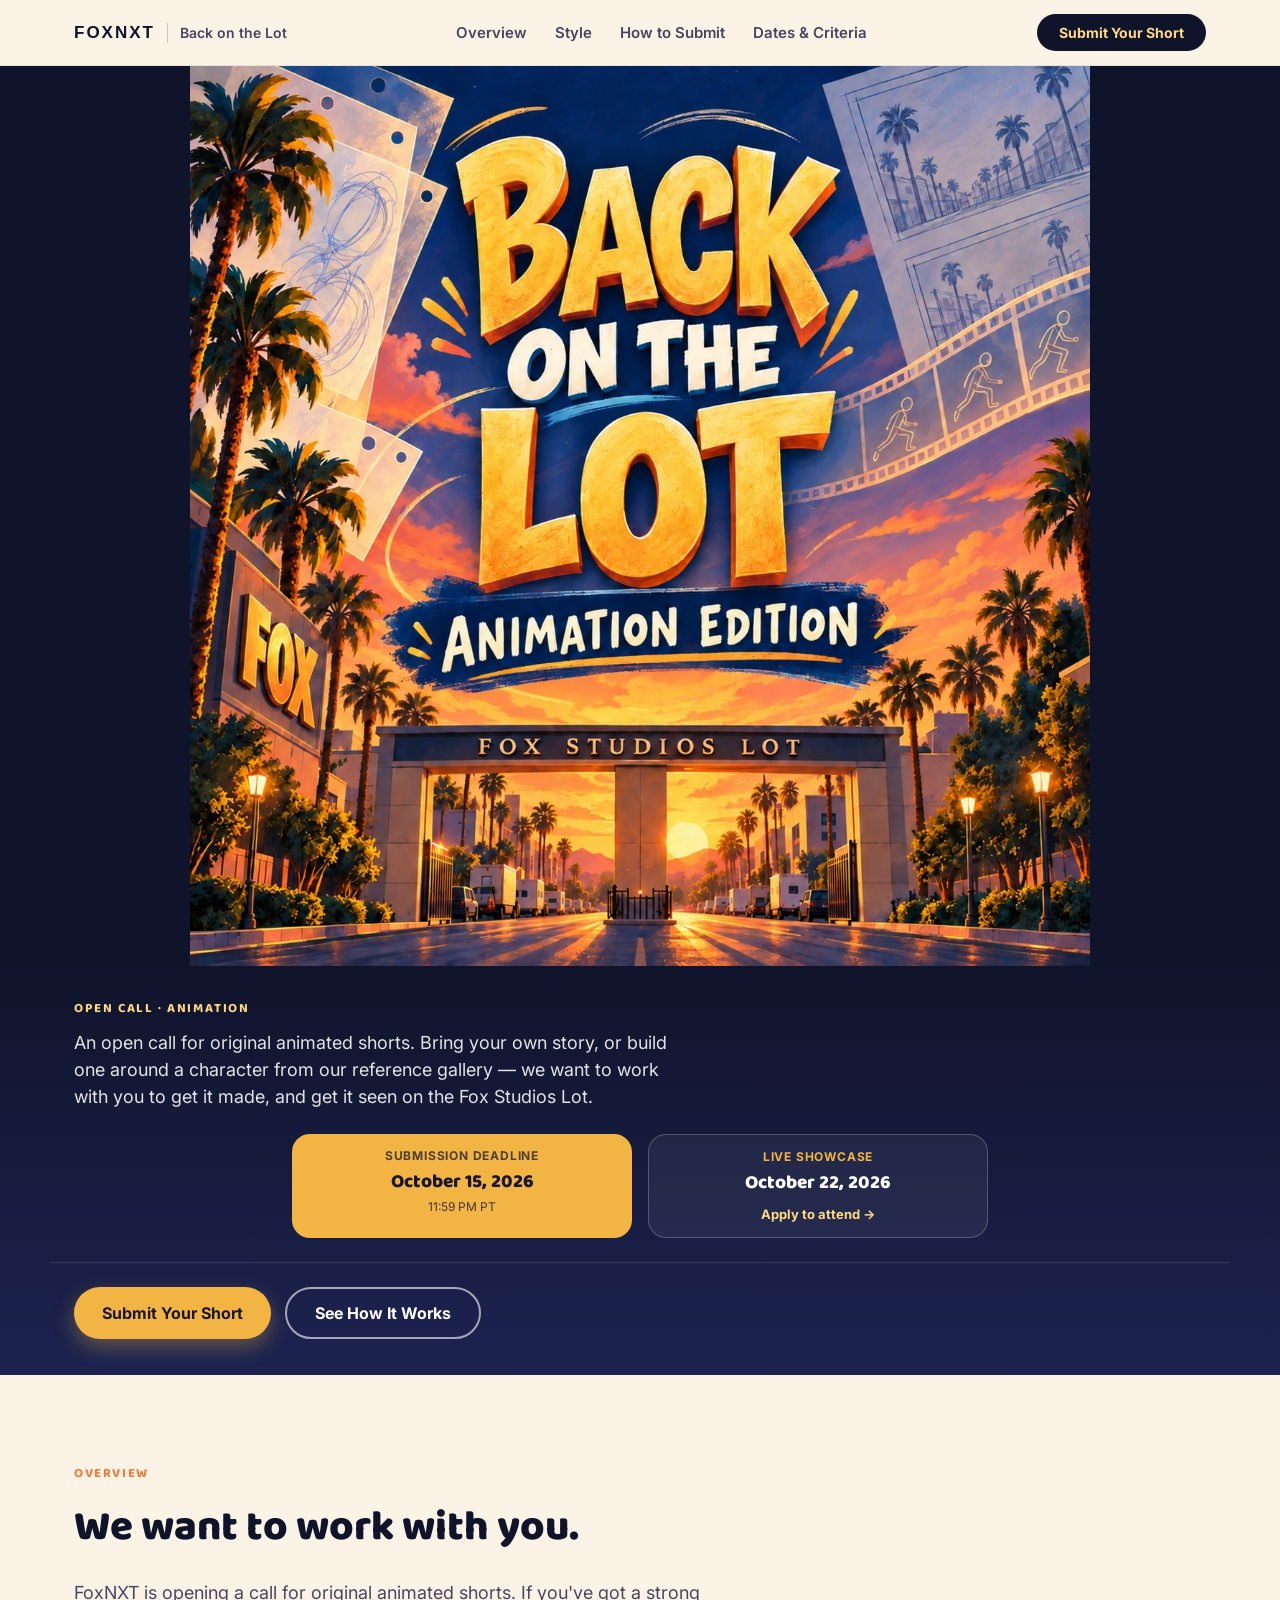
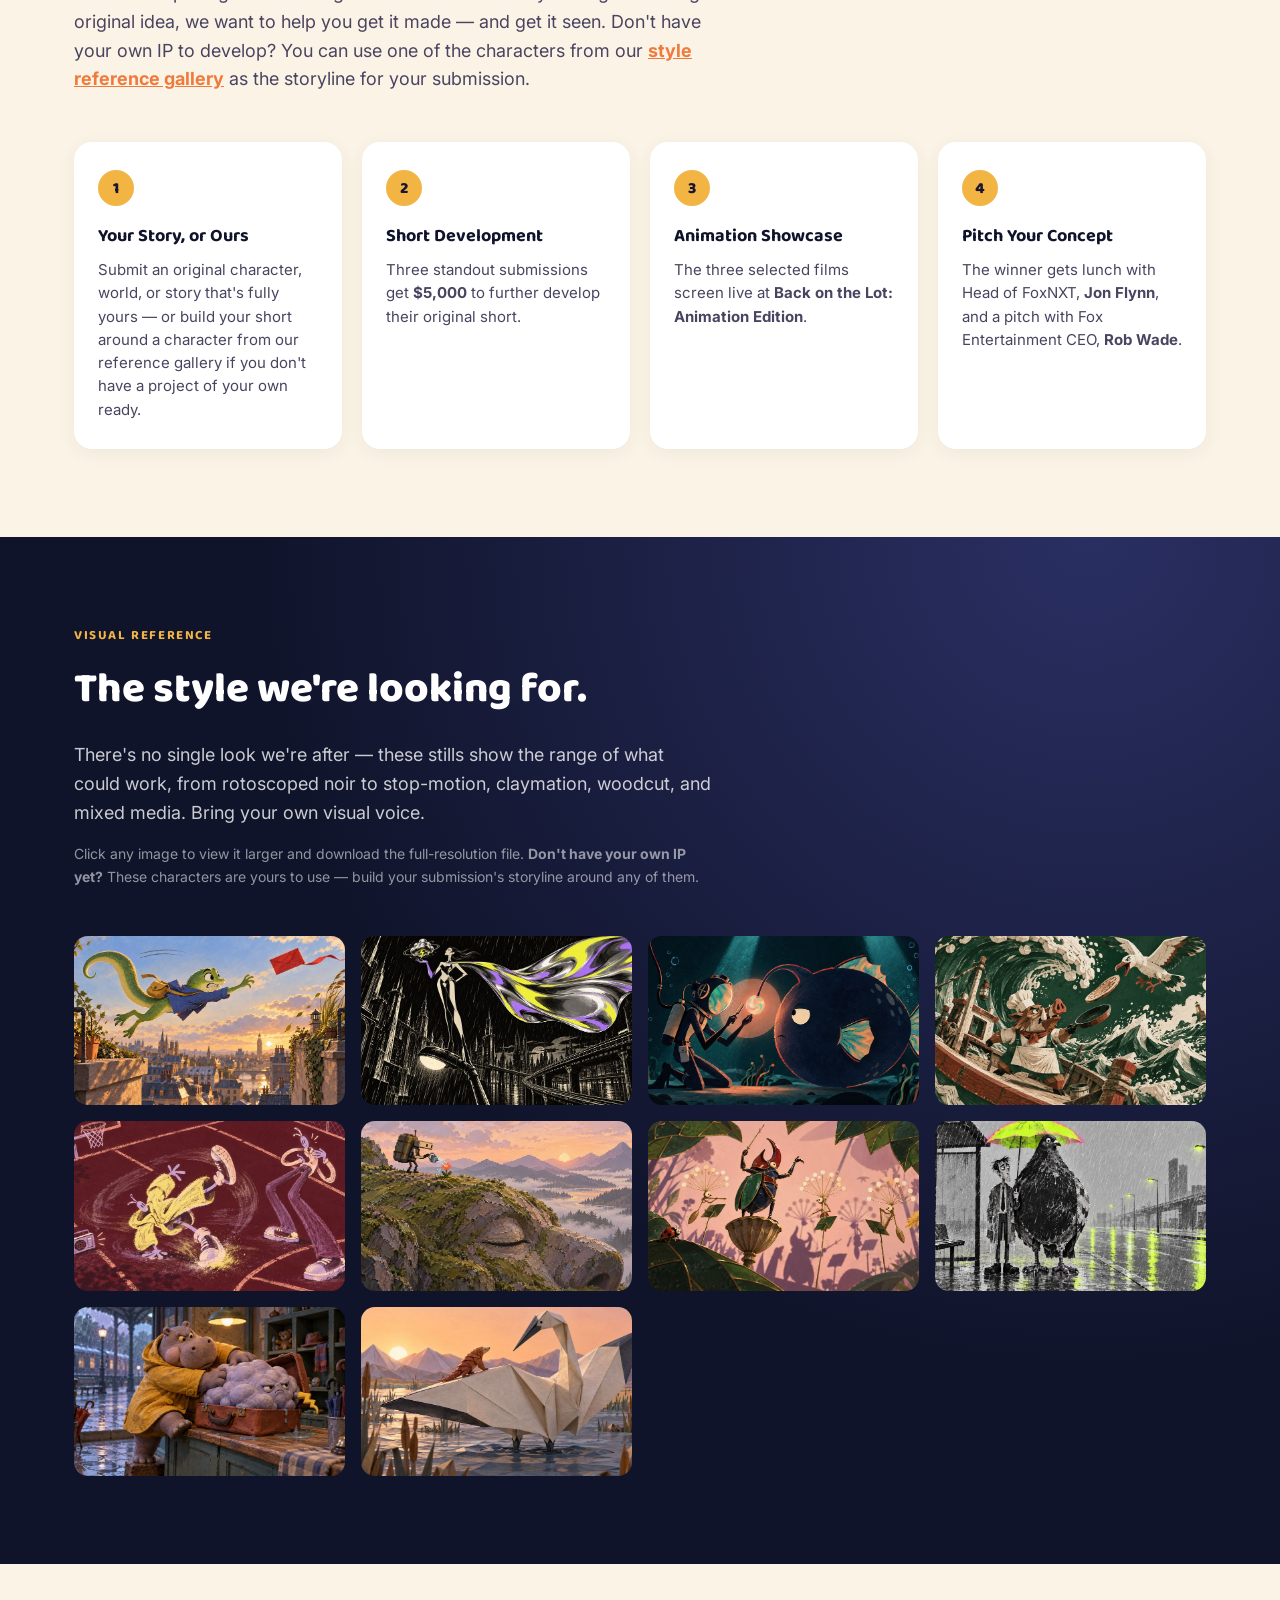
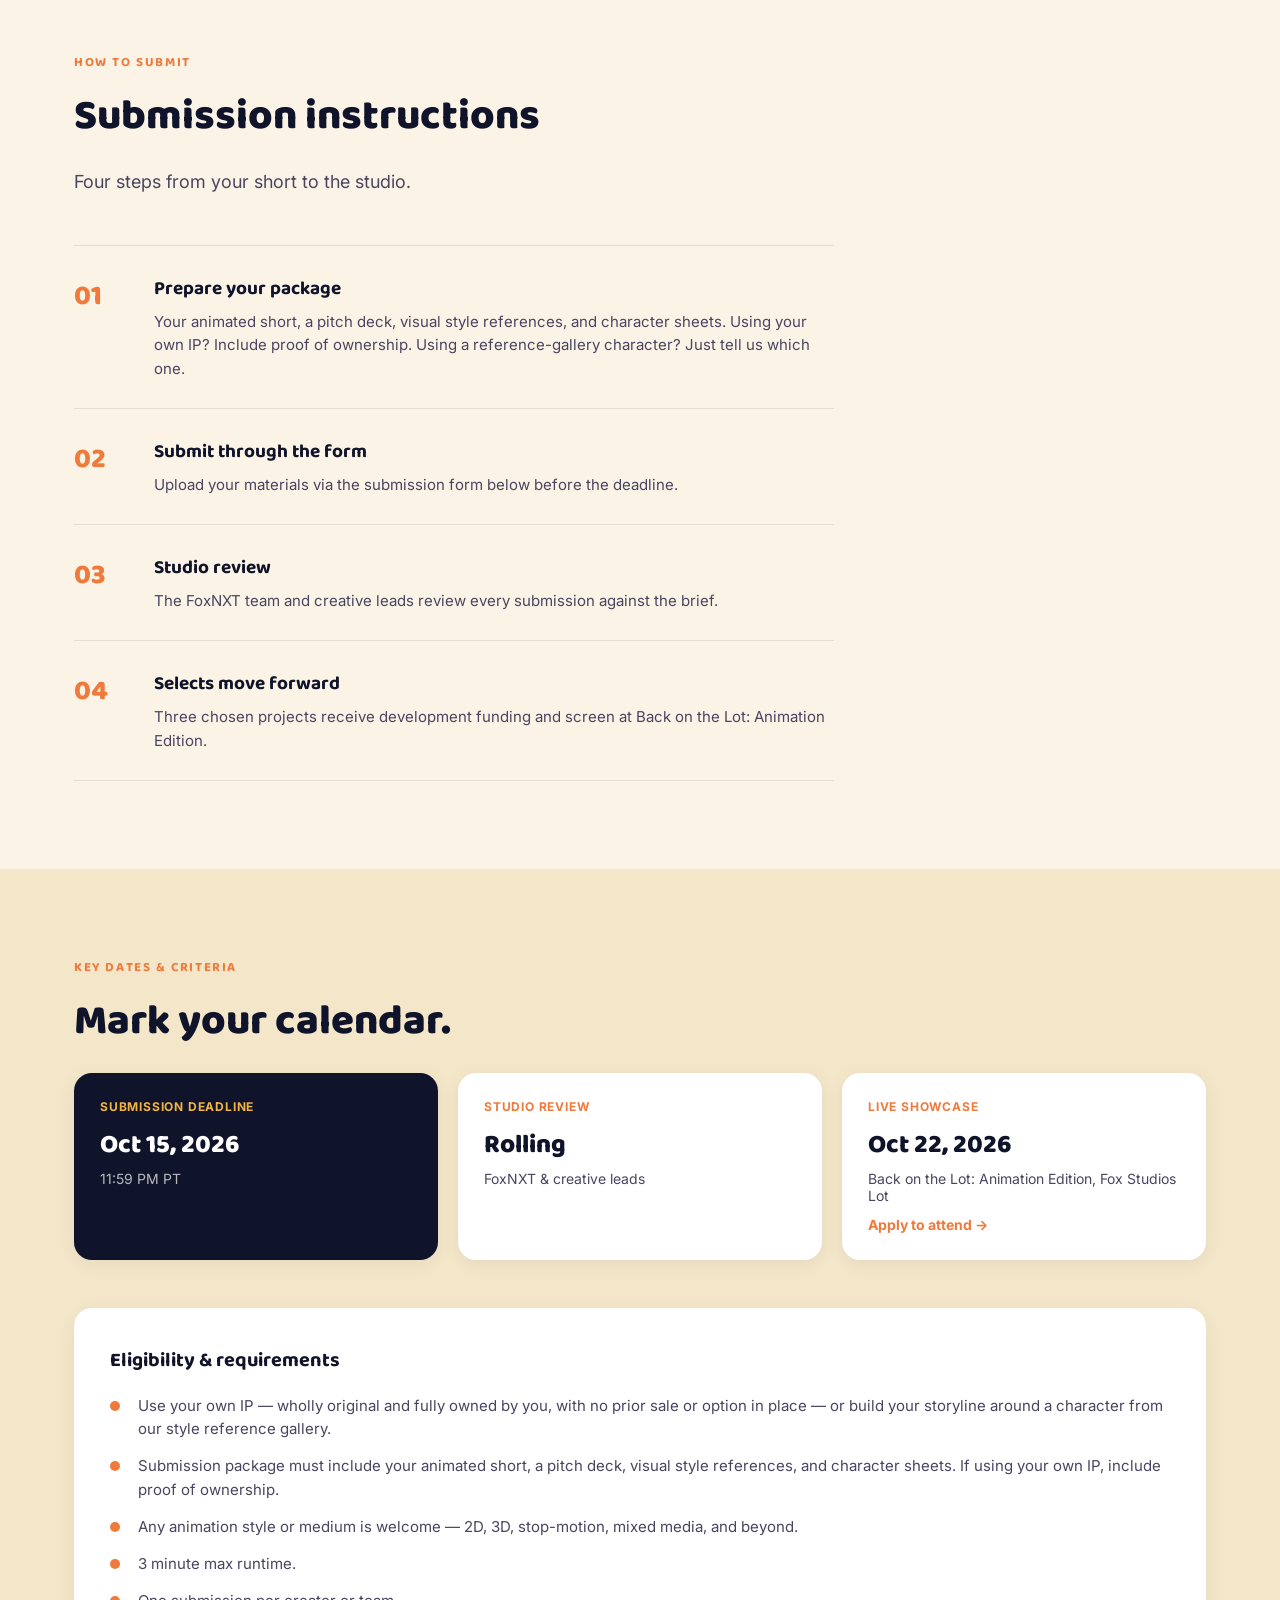
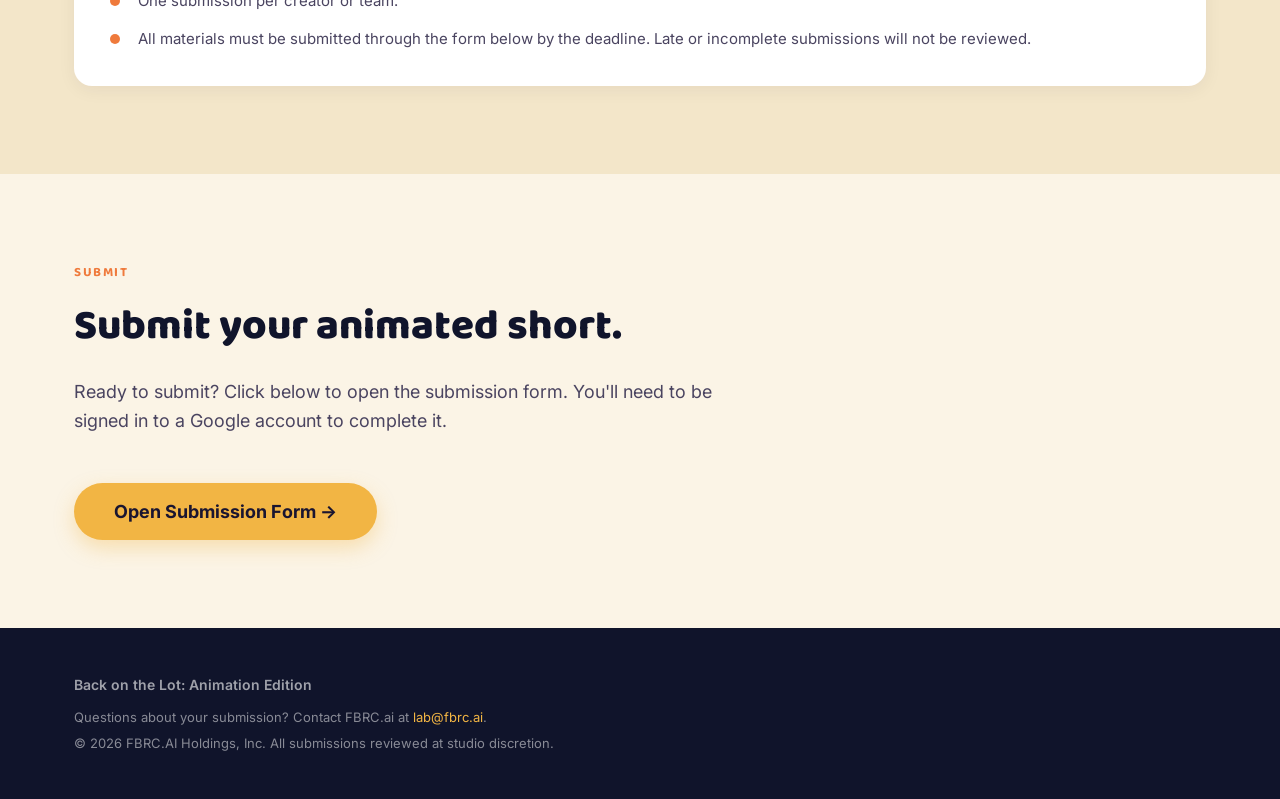
==== index.html @ 535cbbeb "Open up submissions to creators without their own IP Reframe the site's messaging from "own your IP"" ====
<!doctype html>
<html lang="en">
<head>
<meta charset="UTF-8" />
<meta name="viewport" content="width=device-width, initial-scale=1.0" />
<title>Back on the Lot: Animation Edition — Call for Submissions</title>
<meta name="description" content="FoxNXT's open call for original animated shorts. Submit your short by October 15, 2026, 11:59 PM PT. Selected films screen live at Back on the Lot: Animation Edition on October 22, 2026." />

<meta property="og:type" content="website" />
<meta property="og:site_name" content="Back on the Lot: Animation Edition" />
<meta property="og:url" content="https://www.backonthelot.com/" />
<meta property="og:title" content="Back on the Lot: Animation Edition — Call for Submissions" />
<meta property="og:description" content="An open call for original animated shorts. Bring your own IP, or build your storyline around one of ours. Submit by October 15, 2026, 11:59 PM PT — selected films screen live at Fox Studios Lot on October 22." />
<meta property="og:image" content="https://www.backonthelot.com/assets/og-image.jpg" />
<meta property="og:image:width" content="1200" />
<meta property="og:image:height" content="630" />
<meta property="og:image:alt" content="Back on the Lot: Animation Edition — sunset view of the Fox Studios Lot entrance gate" />

<meta name="twitter:card" content="summary_large_image" />
<meta name="twitter:title" content="Back on the Lot: Animation Edition — Call for Submissions" />
<meta name="twitter:description" content="An open call for original animated shorts. Bring your own IP, or build your storyline around one of ours. Submit by October 15, 2026, 11:59 PM PT." />
<meta name="twitter:image" content="https://www.backonthelot.com/assets/og-image.jpg" />

<link rel="preconnect" href="https://fonts.googleapis.com" />
<link rel="preconnect" href="https://fonts.gstatic.com" crossorigin />
<link href="https://fonts.googleapis.com/css2?family=Baloo+2:wght@500;700;800&family=Inter:wght@400;500;600;700;800&display=swap" rel="stylesheet" />

<link rel="stylesheet" href="styles.css" />
</head>
<body>

<a class="skip-link" href="#submit">Skip to submission form</a>

<header class="site-header" id="top">
  <div class="wrap header-inner">
    <a class="brand" href="#top">
      <span class="brand-mark">FOXNXT</span>
      <span class="brand-divider" aria-hidden="true"></span>
      <span class="brand-sub">Back on the Lot</span>
    </a>

    <nav class="site-nav" aria-label="Primary">
      <a href="#overview">Overview</a>
      <a href="#style">Style</a>
      <a href="#how-to-submit">How to Submit</a>
      <a href="#dates">Dates &amp; Criteria</a>
    </nav>

    <a class="btn btn-nav-cta" href="#submit">Submit Your Short</a>
  </div>
</header>

<main>

  <!-- HERO -->
  <section class="hero">
    <img class="hero-poster" src="assets/hero-poster.jpg" alt="Back on the Lot: Animation Edition — sunset view down the palm-tree-lined entrance gate of the Fox Studios Lot, with storyboard and film-strip art framing a golden hour sky" />
    <h1 class="sr-only">Back on the Lot: Animation Edition — Call for Submissions</h1>

    <div class="hero-band">
      <div class="wrap hero-band-inner">
        <div class="hero-band-text">
          <p class="eyebrow eyebrow-hero">Open Call · Animation</p>
          <p class="hero-tagline">An open call for original animated shorts. Bring your own story, or build one around a character from our reference gallery — we want to work with you to get it made, and get it seen on the Fox Studios Lot.</p>
        </div>

        <div class="hero-chips">
          <div class="hero-chip hero-chip-primary">
            <div class="hero-chip-label">Submission Deadline</div>
            <div class="hero-chip-value">October 15, 2026</div>
            <div class="hero-chip-sub">11:59 PM PT</div>
          </div>
          <div class="hero-chip hero-chip-secondary">
            <div class="hero-chip-label">Live Showcase</div>
            <div class="hero-chip-value">October 22, 2026</div>
            <a class="hero-chip-link" href="https://luma.com/ep6c5pkm" target="_blank" rel="noopener">Apply to attend →</a>
          </div>
        </div>
      </div>

      <div class="wrap hero-actions-row">
        <div class="hero-actions">
          <a class="btn btn-primary" href="#submit">Submit Your Short</a>
          <a class="btn btn-ghost" href="#overview">See How It Works</a>
        </div>
      </div>
    </div>
  </section>

  <!-- OVERVIEW -->
  <section class="section section-light" id="overview">
    <div class="wrap">
      <p class="eyebrow">Overview</p>
      <h2 class="section-title">We want to work with you.</h2>
      <p class="section-lead">
        FoxNXT is opening a call for original animated shorts. If you've got a strong original idea,
        we want to help you get it made — and get it seen. Don't have your own IP to develop? You can
        use one of the characters from our <a href="#style">style reference gallery</a> as the storyline
        for your submission.
      </p>

      <div class="value-grid">
        <div class="value-card">
          <span class="value-num">1</span>
          <h3>Your Story, or Ours</h3>
          <p>Submit an original character, world, or story that's fully yours — or build your short around a character from our reference gallery if you don't have a project of your own ready.</p>
        </div>
        <div class="value-card">
          <span class="value-num">2</span>
          <h3>Short Development</h3>
          <p>Three standout submissions get <strong>$5,000</strong> to further develop their original short.</p>
        </div>
        <div class="value-card">
          <span class="value-num">3</span>
          <h3>Animation Showcase</h3>
          <p>The three selected films screen live at <strong>Back on the Lot: Animation Edition</strong>.</p>
        </div>
        <div class="value-card">
          <span class="value-num">4</span>
          <h3>Pitch Your Concept</h3>
          <p>The winner gets lunch with Head of FoxNXT, <strong>Jon Flynn</strong>, and a pitch with Fox Entertainment CEO, <strong>Rob Wade</strong>.</p>
        </div>
      </div>
    </div>
  </section>

  <!-- STYLE REFERENCE -->
  <section class="section section-dark" id="style">
    <div class="wrap">
      <p class="eyebrow eyebrow-light">Visual Reference</p>
      <h2 class="section-title section-title-light">The style we're looking for.</h2>
      <p class="section-lead section-lead-light">
        There's no single look we're after — these stills show the range of what could work,
        from rotoscoped noir to stop-motion, claymation, woodcut, and mixed media. Bring your own visual voice.
      </p>
      <p class="section-lead section-lead-light ref-hint">
        Click any image to view it larger and download the full-resolution file.
        <strong>Don't have your own IP yet?</strong> These characters are yours to use — build your
        submission's storyline around any of them.
      </p>

      <div class="ref-grid">
        <button type="button" class="ref-tile" data-full="assets/refs-full/01-lizard-2d-composited-v003.png" data-download="back-on-the-lot-ref-01-lizard-courier.png" data-caption="2D animated lizard courier in a blue coat leaping across rooftops at sunset, reaching for a flying red letter over a European city skyline">
          <img src="assets/refs/01-lizard-2d-composited-v003-thumb.jpg" alt="2D animated lizard courier in a blue coat leaping across rooftops at sunset, reaching for a flying red letter over a European city skyline" loading="lazy" />
        </button>
        <button type="button" class="ref-tile" data-full="assets/refs-full/03-scratchboard-chrome-superhero.png" data-download="back-on-the-lot-ref-02-scratchboard-superhero.png" data-caption="Scratchboard-style illustration of a chrome-caped superhero conjuring a storm cloud atop a lamppost over a noir city skyline">
          <img src="assets/refs/03-scratchboard-chrome-superhero-thumb.jpg" alt="Scratchboard-style illustration of a chrome-caped superhero conjuring a storm cloud atop a lamppost over a noir city skyline" loading="lazy" />
        </button>
        <button type="button" class="ref-tile" data-full="assets/refs-full/05-analog-light-diver.png" data-download="back-on-the-lot-ref-03-light-diver.png" data-caption="Illustrated deep-sea diver holding a glowing light up to a curious anglerfish">
          <img src="assets/refs/05-analog-light-diver-thumb.jpg" alt="Illustrated deep-sea diver holding a glowing light up to a curious anglerfish" loading="lazy" />
        </button>
        <button type="button" class="ref-tile" data-full="assets/refs-full/07-woodcut-boar-chef.png" data-download="back-on-the-lot-ref-04-woodcut-boar-chef.png" data-caption="Woodcut-style illustration of a boar ship's chef flipping a pancake for a seagull during a stormy sea voyage">
          <img src="assets/refs/07-woodcut-boar-chef-thumb.jpg" alt="Woodcut-style illustration of a boar ship's chef flipping a pancake for a seagull during a stormy sea voyage" loading="lazy" />
        </button>
        <button type="button" class="ref-tile" data-full="assets/refs-full/09-erased-chalk-dancers.png" data-download="back-on-the-lot-ref-05-chalk-dancers.png" data-caption="Chalk-drawn breakdancers spinning on an outdoor basketball court, in an erased-chalk animation style">
          <img src="assets/refs/09-erased-chalk-dancers-thumb.jpg" alt="Chalk-drawn breakdancers spinning on an outdoor basketball court, in an erased-chalk animation style" loading="lazy" />
        </button>
        <button type="button" class="ref-tile" data-full="assets/refs-full/10-pixel-impasto-gardener.png" data-download="back-on-the-lot-ref-06-pixel-gardener.png" data-caption="Pixel-art robot gardener watering a flower on a mossy mountain ridge shaped like a sleeping creature, at sunset">
          <img src="assets/refs/10-pixel-impasto-gardener-thumb.jpg" alt="Pixel-art robot gardener watering a flower on a mossy mountain ridge shaped like a sleeping creature, at sunset" loading="lazy" />
        </button>
        <button type="button" class="ref-tile" data-full="assets/refs-full/11-enamel-beetle-conductor.png" data-download="back-on-the-lot-ref-07-beetle-conductor.png" data-caption="Stained-glass stop-motion illustration of an ornate beetle conducting an insect orchestra among leaves">
          <img src="assets/refs/11-enamel-beetle-conductor-thumb.jpg" alt="Stained-glass stop-motion illustration of an ornate beetle conducting an insect orchestra among leaves" loading="lazy" />
        </button>
        <button type="button" class="ref-tile" data-full="assets/refs-full/12-xerographic-pigeon.png" data-download="back-on-the-lot-ref-08-umbrella-noir.png" data-caption="Rotoscoped noir-style illustration of a man and an oversized pigeon sharing a neon umbrella at a rain-soaked bus stop">
          <img src="assets/refs/12-xerographic-pigeon-thumb.jpg" alt="Rotoscoped noir-style illustration of a man and an oversized pigeon sharing a neon umbrella at a rain-soaked bus stop" loading="lazy" />
        </button>
        <button type="button" class="ref-tile" data-full="assets/refs-full/13-claymation-hippo-cloud.png" data-download="back-on-the-lot-ref-09-claymation-hippo.png" data-caption="Claymation-style hippo in a raincoat gently coaxing a grumpy storm cloud out of a suitcase at a rainy train station">
          <img src="assets/refs/13-claymation-hippo-cloud-thumb.jpg" alt="Claymation-style hippo in a raincoat gently coaxing a grumpy storm cloud out of a suitcase at a rainy train station" loading="lazy" />
        </button>
        <button type="button" class="ref-tile" data-full="assets/refs-full/14-origami-pangolin-crane_v002.png" data-download="back-on-the-lot-ref-10-origami-pangolin.png" data-caption="Origami-style pangolin perched on the back of a giant paper crane wading through a wetland at sunset">
          <img src="assets/refs/14-origami-pangolin-crane_v002-thumb.jpg" alt="Origami-style pangolin perched on the back of a giant paper crane wading through a wetland at sunset" loading="lazy" />
        </button>
      </div>
    </div>
  </section>

  <!-- HOW TO SUBMIT -->
  <section class="section section-light" id="how-to-submit">
    <div class="wrap">
      <p class="eyebrow">How to Submit</p>
      <h2 class="section-title">Submission instructions</h2>
      <p class="section-lead">Four steps from your short to the studio.</p>

      <ol class="steps-list">
        <li class="step">
          <span class="step-num">01</span>
          <div>
            <h3>Prepare your package</h3>
            <p>Your animated short, a pitch deck, visual style references, and character sheets. Using your own IP? Include proof of ownership. Using a reference-gallery character? Just tell us which one.</p>
          </div>
        </li>
        <li class="step">
          <span class="step-num">02</span>
          <div>
            <h3>Submit through the form</h3>
            <p>Upload your materials via the submission form below before the deadline.</p>
          </div>
        </li>
        <li class="step">
          <span class="step-num">03</span>
          <div>
            <h3>Studio review</h3>
            <p>The FoxNXT team and creative leads review every submission against the brief.</p>
          </div>
        </li>
        <li class="step">
          <span class="step-num">04</span>
          <div>
            <h3>Selects move forward</h3>
            <p>Three chosen projects receive development funding and screen at Back on the Lot: Animation Edition.</p>
          </div>
        </li>
      </ol>
    </div>
  </section>

  <!-- DATES & CRITERIA -->
  <section class="section section-accent" id="dates">
    <div class="wrap">
      <p class="eyebrow">Key Dates &amp; Criteria</p>
      <h2 class="section-title">Mark your calendar.</h2>

      <div class="dates-grid">
        <div class="date-card date-card-primary">
          <div class="date-card-label">Submission Deadline</div>
          <div class="date-card-value">Oct 15, 2026</div>
          <div class="date-card-sub">11:59 PM PT</div>
        </div>
        <div class="date-card">
          <div class="date-card-label">Studio Review</div>
          <div class="date-card-value">Rolling</div>
          <div class="date-card-sub">FoxNXT &amp; creative leads</div>
        </div>
        <div class="date-card">
          <div class="date-card-label">Live Showcase</div>
          <div class="date-card-value">Oct 22, 2026</div>
          <div class="date-card-sub">Back on the Lot: Animation Edition, Fox Studios Lot</div>
          <a class="date-card-link" href="https://luma.com/ep6c5pkm" target="_blank" rel="noopener">Apply to attend →</a>
        </div>
      </div>

      <div class="criteria-box">
        <h3>Eligibility &amp; requirements</h3>
        <ul>
          <li>Use your own IP — wholly original and fully owned by you, with no prior sale or option in place — or build your storyline around a character from our style reference gallery.</li>
          <li>Submission package must include your animated short, a pitch deck, visual style references, and character sheets. If using your own IP, include proof of ownership.</li>
          <li>Any animation style or medium is welcome — 2D, 3D, stop-motion, mixed media, and beyond.</li>
          <li>3 minute max runtime.</li>
          <li>One submission per creator or team.</li>
          <li>All materials must be submitted through the form below by the deadline. Late or incomplete submissions will not be reviewed.</li>
        </ul>
      </div>
    </div>
  </section>

  <!-- SUBMIT -->
  <section class="section section-light" id="submit">
    <div class="wrap">
      <p class="eyebrow">Submit</p>
      <h2 class="section-title">Submit your animated short.</h2>
      <p class="section-lead">
        Ready to submit? Click below to open the submission form. You'll need to be signed in
        to a Google account to complete it.
      </p>

      <a class="btn btn-primary btn-submit-cta" href="https://forms.gle/f7uqwUuEiVvw7zs36" target="_blank" rel="noopener">
        Open Submission Form →
      </a>
    </div>
  </section>

</main>

<footer class="site-footer">
  <div class="wrap footer-inner">
    <div class="footer-brand">
      <span class="brand-sub">Back on the Lot: Animation Edition</span>
    </div>
    <p class="footer-note">Questions about your submission? Contact FBRC.ai at <a href="mailto:lab@fbrc.ai">lab@fbrc.ai</a>.</p>
    <p class="footer-copy">© 2026 FBRC.AI Holdings, Inc. All submissions reviewed at studio discretion.</p>
  </div>
</footer>

<div class="lightbox" id="lightbox" hidden>
  <button type="button" class="lightbox-backdrop" id="lightbox-backdrop" aria-label="Close"></button>
  <div class="lightbox-panel" role="dialog" aria-modal="true" aria-label="Reference image viewer">
    <button type="button" class="lightbox-close" id="lightbox-close" aria-label="Close">&times;</button>
    <img class="lightbox-img" id="lightbox-img" src="" alt="" />
    <div class="lightbox-footer">
      <p class="lightbox-caption" id="lightbox-caption"></p>
      <a class="btn btn-primary lightbox-download" id="lightbox-download" href="" download>Download Full Resolution</a>
    </div>
  </div>
</div>

<script src="script.js"></script>
</body>
</html>
---- styles.css ----
/* ---------- Tokens ---------- */
:root {
  --navy-deep: #10142b;
  --navy: #1c2350;
  --navy-soft: #2a2f63;
  --sunset-orange: #ef7a3c;
  --sunset-pink: #e8555f;
  --gold: #f2b544;
  --gold-light: #ffd982;
  --cream: #fbf4e6;
  --cream-deep: #f3e6c9;
  --ink: #1a1530;
  --ink-soft: #4a4460;
  --white: #ffffff;

  --font-display: "Baloo 2", "Arial Rounded MT Bold", sans-serif;
  --font-body: "Inter", -apple-system, BlinkMacSystemFont, "Segoe UI", sans-serif;

  --max-width: 1180px;
  --radius: 18px;
  color-scheme: light;
}

/* ---------- Reset-ish ---------- */
* { box-sizing: border-box; }
html { scroll-behavior: smooth; }
body {
  margin: 0;
  font-family: var(--font-body);
  color: var(--ink);
  background: var(--cream);
  -webkit-font-smoothing: antialiased;
}
img { max-width: 100%; display: block; }
a { color: inherit; }
ul, ol { margin: 0; padding: 0; }
h1, h2, h3, p { margin: 0; }

.wrap {
  max-width: var(--max-width);
  margin: 0 auto;
  padding: 0 24px;
}

.sr-only {
  position: absolute;
  width: 1px; height: 1px;
  padding: 0; margin: -1px;
  overflow: hidden;
  clip: rect(0,0,0,0);
  white-space: nowrap;
  border: 0;
}

.skip-link {
  position: absolute;
  left: -999px;
  top: 0;
  background: var(--gold);
  color: var(--ink);
  padding: 12px 20px;
  font-weight: 700;
  z-index: 200;
  border-radius: 0 0 8px 0;
}
.skip-link:focus {
  left: 0;
}

/* ---------- Buttons ---------- */
.btn {
  display: inline-flex;
  align-items: center;
  justify-content: center;
  padding: 14px 28px;
  border-radius: 999px;
  font-weight: 700;
  font-size: 16px;
  text-decoration: none;
  transition: transform 0.15s ease, box-shadow 0.15s ease, background 0.15s ease;
  white-space: nowrap;
}
.btn:hover { transform: translateY(-2px); }

.btn-primary {
  background: var(--gold);
  color: var(--ink);
  box-shadow: 0 8px 20px rgba(242, 181, 68, 0.35);
}
.btn-primary:hover { background: var(--gold-light); }

.btn-ghost {
  background: transparent;
  color: var(--white);
  border: 2px solid rgba(255,255,255,0.6);
}
.btn-ghost:hover { border-color: var(--white); background: rgba(255,255,255,0.1); }

.btn-nav-cta {
  background: var(--navy-deep);
  color: var(--gold-light);
  padding: 10px 22px;
  font-size: 14px;
}
.btn-nav-cta:hover { background: var(--navy); }

/* ---------- Header ---------- */
.site-header {
  position: sticky;
  top: 0;
  z-index: 100;
  background: rgba(251, 244, 230, 0.92);
  backdrop-filter: blur(8px);
  border-bottom: 1px solid rgba(26, 21, 48, 0.08);
}
.header-inner {
  display: flex;
  align-items: center;
  justify-content: space-between;
  gap: 20px;
  padding-top: 14px;
  padding-bottom: 14px;
}
.brand {
  display: flex;
  align-items: center;
  gap: 12px;
  text-decoration: none;
  color: var(--ink);
}
.brand-mark {
  font-family: Arial, Helvetica, sans-serif;
  font-weight: 700;
  font-size: 17px;
  letter-spacing: 2px;
  color: var(--navy-deep);
}
.brand-divider {
  width: 1px;
  height: 20px;
  background: rgba(26,21,48,0.2);
}
.brand-sub {
  font-size: 14px;
  font-weight: 600;
  color: var(--ink-soft);
}

.site-nav {
  display: flex;
  gap: 28px;
}
.site-nav a {
  text-decoration: none;
  font-weight: 600;
  font-size: 15px;
  color: var(--ink-soft);
}
.site-nav a:hover { color: var(--ink); }

@media (max-width: 820px) {
  .site-nav { display: none; }
  .brand-sub { display: none; }
  .brand-divider { display: none; }
}

/* ---------- Hero ---------- */
.hero {
  position: relative;
  background: var(--navy-deep);
}
.hero-poster {
  display: block;
  width: 100%;
  max-width: 900px;
  aspect-ratio: 1 / 1;
  margin: 0 auto;
  object-fit: contain;
}

.hero-band {
  background: linear-gradient(180deg, var(--navy-deep) 0%, var(--navy) 100%);
  padding: 32px 0 36px;
}
.hero-band-inner {
  display: flex;
  flex-direction: column;
  gap: 24px;
  flex-wrap: wrap;
  padding-bottom: 24px;
  border-bottom: 1px solid rgba(255,255,255,0.12);
}
.eyebrow {
  font-family: var(--font-display);
  font-weight: 700;
  font-size: 13px;
  letter-spacing: 1.6px;
  text-transform: uppercase;
  color: var(--sunset-orange);
  margin-bottom: 10px;
}
.eyebrow-light { color: var(--gold); }
.eyebrow-hero { color: var(--gold-light); }

.hero-band-text { max-width: 620px; }
.hero-tagline {
  font-size: 18px;
  line-height: 1.5;
  color: rgba(255,255,255,0.88);
}

.hero-chips {
  display: flex;
  flex-direction: row;
  justify-content: center;
  flex-wrap: wrap;
  gap: 16px;
  width: 100%;
}
.hero-chip {
  border-radius: var(--radius);
  padding: 14px 24px;
  text-align: center;
  min-width: 240px;
  flex: 1 1 260px;
  max-width: 340px;
}
.hero-chip-primary {
  background: var(--gold);
  color: var(--ink);
}
.hero-chip-secondary {
  background: rgba(255,255,255,0.06);
  border: 1px solid rgba(255,255,255,0.22);
}
.hero-chip-label {
  font-size: 12px;
  font-weight: 700;
  letter-spacing: 0.8px;
  text-transform: uppercase;
  opacity: 0.75;
  margin-bottom: 4px;
}
.hero-chip-secondary .hero-chip-label { color: var(--gold); opacity: 1; }
.hero-chip-value {
  font-family: var(--font-display);
  font-weight: 800;
  font-size: 19px;
}
.hero-chip-secondary .hero-chip-value { color: var(--white); }
.hero-chip-sub {
  font-size: 12px;
  margin-top: 2px;
  opacity: 0.8;
}
.hero-chip-secondary .hero-chip-sub { color: rgba(255,255,255,0.7); opacity: 1; }
.hero-chip-link {
  display: inline-block;
  margin-top: 8px;
  font-size: 13px;
  font-weight: 700;
  color: var(--gold-light);
  text-decoration: none;
}
.hero-chip-link:hover { text-decoration: underline; }

.hero-actions-row {
  padding-top: 24px;
}
.hero-actions {
  display: flex;
  gap: 14px;
  flex-wrap: wrap;
}

@media (max-width: 640px) {
  .hero-chip {
    text-align: left;
    width: 100%;
    min-width: 0;
    max-width: none;
  }
  .hero-actions { justify-content: center; }
}

/* ---------- Sections ---------- */
.section {
  padding: 88px 0;
}
.section-light { background: var(--cream); }
.section-dark {
  background: var(--navy-deep);
  background-image: radial-gradient(circle at 85% 0%, var(--navy-soft) 0%, var(--navy-deep) 55%);
}
.section-accent { background: var(--cream-deep); }

.section-title {
  font-family: var(--font-display);
  font-weight: 800;
  font-size: clamp(28px, 4vw, 42px);
  color: var(--navy-deep);
  margin-bottom: 18px;
  max-width: 720px;
}
.section-title-light { color: var(--white); }

.section-lead {
  font-size: 18px;
  line-height: 1.6;
  color: var(--ink-soft);
  max-width: 640px;
  margin-bottom: 48px;
}
.section-lead-light { color: rgba(255,255,255,0.78); }
.section-lead a {
  color: var(--sunset-orange);
  font-weight: 700;
  text-decoration: underline;
}
.section-lead a:hover { color: var(--navy-deep); }
.section-lead-light a { color: var(--gold); }
.section-lead-light a:hover { color: var(--gold-light); }

/* ---------- Overview value grid ---------- */
.value-grid {
  display: grid;
  grid-template-columns: repeat(4, 1fr);
  gap: 20px;
}
@media (max-width: 980px) {
  .value-grid { grid-template-columns: repeat(2, 1fr); }
}
@media (max-width: 560px) {
  .value-grid { grid-template-columns: 1fr; }
}

.value-card {
  background: var(--white);
  border-radius: var(--radius);
  padding: 28px 24px;
  box-shadow: 0 4px 18px rgba(26,21,48,0.06);
}
.value-num {
  display: inline-flex;
  align-items: center;
  justify-content: center;
  width: 36px;
  height: 36px;
  border-radius: 50%;
  background: var(--gold);
  color: var(--ink);
  font-family: var(--font-display);
  font-weight: 800;
  font-size: 16px;
  margin-bottom: 16px;
}
.value-card h3 {
  font-family: var(--font-display);
  font-weight: 700;
  font-size: 18px;
  color: var(--navy-deep);
  margin-bottom: 8px;
}
.value-card p {
  font-size: 15px;
  line-height: 1.55;
  color: var(--ink-soft);
}

/* ---------- Style reference grid ---------- */
.ref-grid {
  display: grid;
  grid-template-columns: repeat(4, 1fr);
  gap: 16px;
}
@media (max-width: 900px) {
  .ref-grid { grid-template-columns: repeat(2, 1fr); }
}
.ref-hint {
  margin-top: -32px;
  font-size: 14px;
  opacity: 0.7;
}
.ref-tile {
  position: relative;
  margin: 0;
  padding: 0;
  border: 0;
  border-radius: 14px;
  overflow: hidden;
  aspect-ratio: 16 / 10;
  background: var(--navy-soft);
  cursor: pointer;
  display: block;
  width: 100%;
}
.ref-tile img {
  width: 100%;
  height: 100%;
  object-fit: cover;
  transition: transform 0.4s ease;
  display: block;
}
.ref-tile:hover img { transform: scale(1.06); }
.ref-tile:focus-visible {
  outline: 3px solid var(--gold);
  outline-offset: 2px;
}
.ref-tile::before {
  content: "";
  position: absolute;
  inset: 0;
  background: rgba(16, 20, 43, 0.55);
  opacity: 0;
  transition: opacity 0.25s ease;
  pointer-events: none;
}
.ref-tile::after {
  content: "View & Download";
  position: absolute;
  top: 50%;
  left: 50%;
  transform: translate(-50%, -50%);
  font-family: var(--font-display);
  font-weight: 700;
  font-size: 14px;
  letter-spacing: 0.6px;
  color: var(--white);
  border: 2px solid rgba(255,255,255,0.8);
  border-radius: 999px;
  padding: 10px 20px;
  white-space: nowrap;
  opacity: 0;
  transition: opacity 0.25s ease;
  pointer-events: none;
}
.ref-tile:hover::before,
.ref-tile:hover::after,
.ref-tile:focus-visible::before,
.ref-tile:focus-visible::after {
  opacity: 1;
}

/* ---------- Lightbox ---------- */
.lightbox {
  position: fixed;
  inset: 0;
  z-index: 1000;
  display: flex;
  align-items: center;
  justify-content: center;
  padding: 24px;
}
.lightbox[hidden] { display: none; }
.lightbox-backdrop {
  position: absolute;
  inset: 0;
  width: 100%;
  height: 100%;
  border: 0;
  background: rgba(10, 12, 28, 0.88);
  cursor: pointer;
}
.lightbox-panel {
  position: relative;
  z-index: 1;
  max-width: min(1100px, 100%);
  max-height: 100%;
  display: flex;
  flex-direction: column;
  background: var(--navy-deep);
  border-radius: var(--radius);
  overflow: hidden;
  box-shadow: 0 20px 60px rgba(0,0,0,0.5);
}
.lightbox-close {
  position: absolute;
  top: 12px;
  right: 12px;
  z-index: 2;
  width: 40px;
  height: 40px;
  border-radius: 50%;
  border: 0;
  background: rgba(16, 20, 43, 0.75);
  color: var(--white);
  font-size: 24px;
  line-height: 1;
  cursor: pointer;
}
.lightbox-close:hover { background: rgba(16, 20, 43, 0.95); }
.lightbox-img {
  display: block;
  width: 100%;
  max-height: 72vh;
  object-fit: contain;
  background: #000;
}
.lightbox-footer {
  display: flex;
  align-items: center;
  justify-content: space-between;
  gap: 20px;
  padding: 18px 24px;
  flex-wrap: wrap;
}
.lightbox-caption {
  font-size: 14px;
  color: rgba(255,255,255,0.75);
  max-width: 620px;
}
.lightbox-download {
  flex-shrink: 0;
  padding: 12px 24px;
  font-size: 15px;
}

/* ---------- Steps ---------- */
.steps-list {
  list-style: none;
  display: flex;
  flex-direction: column;
  gap: 0;
  max-width: 760px;
}
.step {
  display: flex;
  gap: 24px;
  padding: 28px 0;
  border-top: 1px solid rgba(26,21,48,0.1);
}
.steps-list .step:last-child { border-bottom: 1px solid rgba(26,21,48,0.1); }
.step-num {
  font-family: var(--font-display);
  font-weight: 800;
  font-size: 28px;
  color: var(--sunset-orange);
  flex-shrink: 0;
  width: 56px;
}
.step h3 {
  font-family: var(--font-display);
  font-weight: 700;
  font-size: 19px;
  color: var(--navy-deep);
  margin-bottom: 6px;
}
.step p {
  font-size: 15px;
  line-height: 1.55;
  color: var(--ink-soft);
}

/* ---------- Dates & criteria ---------- */
.dates-grid {
  display: grid;
  grid-template-columns: repeat(3, 1fr);
  gap: 20px;
  margin-bottom: 48px;
}
@media (max-width: 820px) {
  .dates-grid { grid-template-columns: 1fr; }
}
.date-card {
  background: var(--white);
  border-radius: var(--radius);
  padding: 26px;
  box-shadow: 0 4px 18px rgba(26,21,48,0.06);
}
.date-card-primary {
  background: var(--navy-deep);
  color: var(--white);
}
.date-card-label {
  font-size: 12px;
  font-weight: 700;
  letter-spacing: 0.8px;
  text-transform: uppercase;
  color: var(--sunset-orange);
  margin-bottom: 10px;
}
.date-card-primary .date-card-label { color: var(--gold); }
.date-card-value {
  font-family: var(--font-display);
  font-weight: 800;
  font-size: 26px;
  color: var(--navy-deep);
  margin-bottom: 4px;
}
.date-card-primary .date-card-value { color: var(--white); }
.date-card-sub {
  font-size: 14px;
  color: var(--ink-soft);
}
.date-card-primary .date-card-sub { color: rgba(255,255,255,0.7); }
.date-card-link {
  display: inline-block;
  margin-top: 12px;
  font-size: 14px;
  font-weight: 700;
  color: var(--sunset-orange);
  text-decoration: none;
}
.date-card-link:hover { text-decoration: underline; }

.criteria-box {
  background: var(--white);
  border-radius: var(--radius);
  padding: 36px;
  box-shadow: 0 4px 18px rgba(26,21,48,0.06);
}
.criteria-box h3 {
  font-family: var(--font-display);
  font-weight: 700;
  font-size: 20px;
  color: var(--navy-deep);
  margin-bottom: 18px;
}
.criteria-box ul {
  list-style: none;
  display: flex;
  flex-direction: column;
  gap: 14px;
}
.criteria-box li {
  position: relative;
  padding-left: 28px;
  font-size: 15px;
  line-height: 1.55;
  color: var(--ink-soft);
}
.criteria-box li::before {
  content: "";
  position: absolute;
  left: 0;
  top: 7px;
  width: 10px;
  height: 10px;
  border-radius: 50%;
  background: var(--sunset-orange);
}

/* ---------- Submit / form ---------- */
.btn-submit-cta {
  font-size: 18px;
  padding: 18px 40px;
}

/* ---------- Footer ---------- */
.site-footer {
  background: var(--navy-deep);
  padding: 48px 0;
}
.footer-inner {
  display: flex;
  flex-direction: column;
  gap: 10px;
}
.footer-brand {
  display: flex;
  align-items: center;
  gap: 12px;
  margin-bottom: 6px;
}
.footer-brand .brand-mark {
  color: var(--white);
  letter-spacing: 0.4px;
}
.footer-brand .brand-sub { color: rgba(255,255,255,0.6); }
.footer-note, .footer-copy {
  font-size: 13px;
  color: rgba(255,255,255,0.5);
}
.footer-note a {
  color: var(--gold);
  text-decoration: none;
}
.footer-note a:hover { text-decoration: underline; }
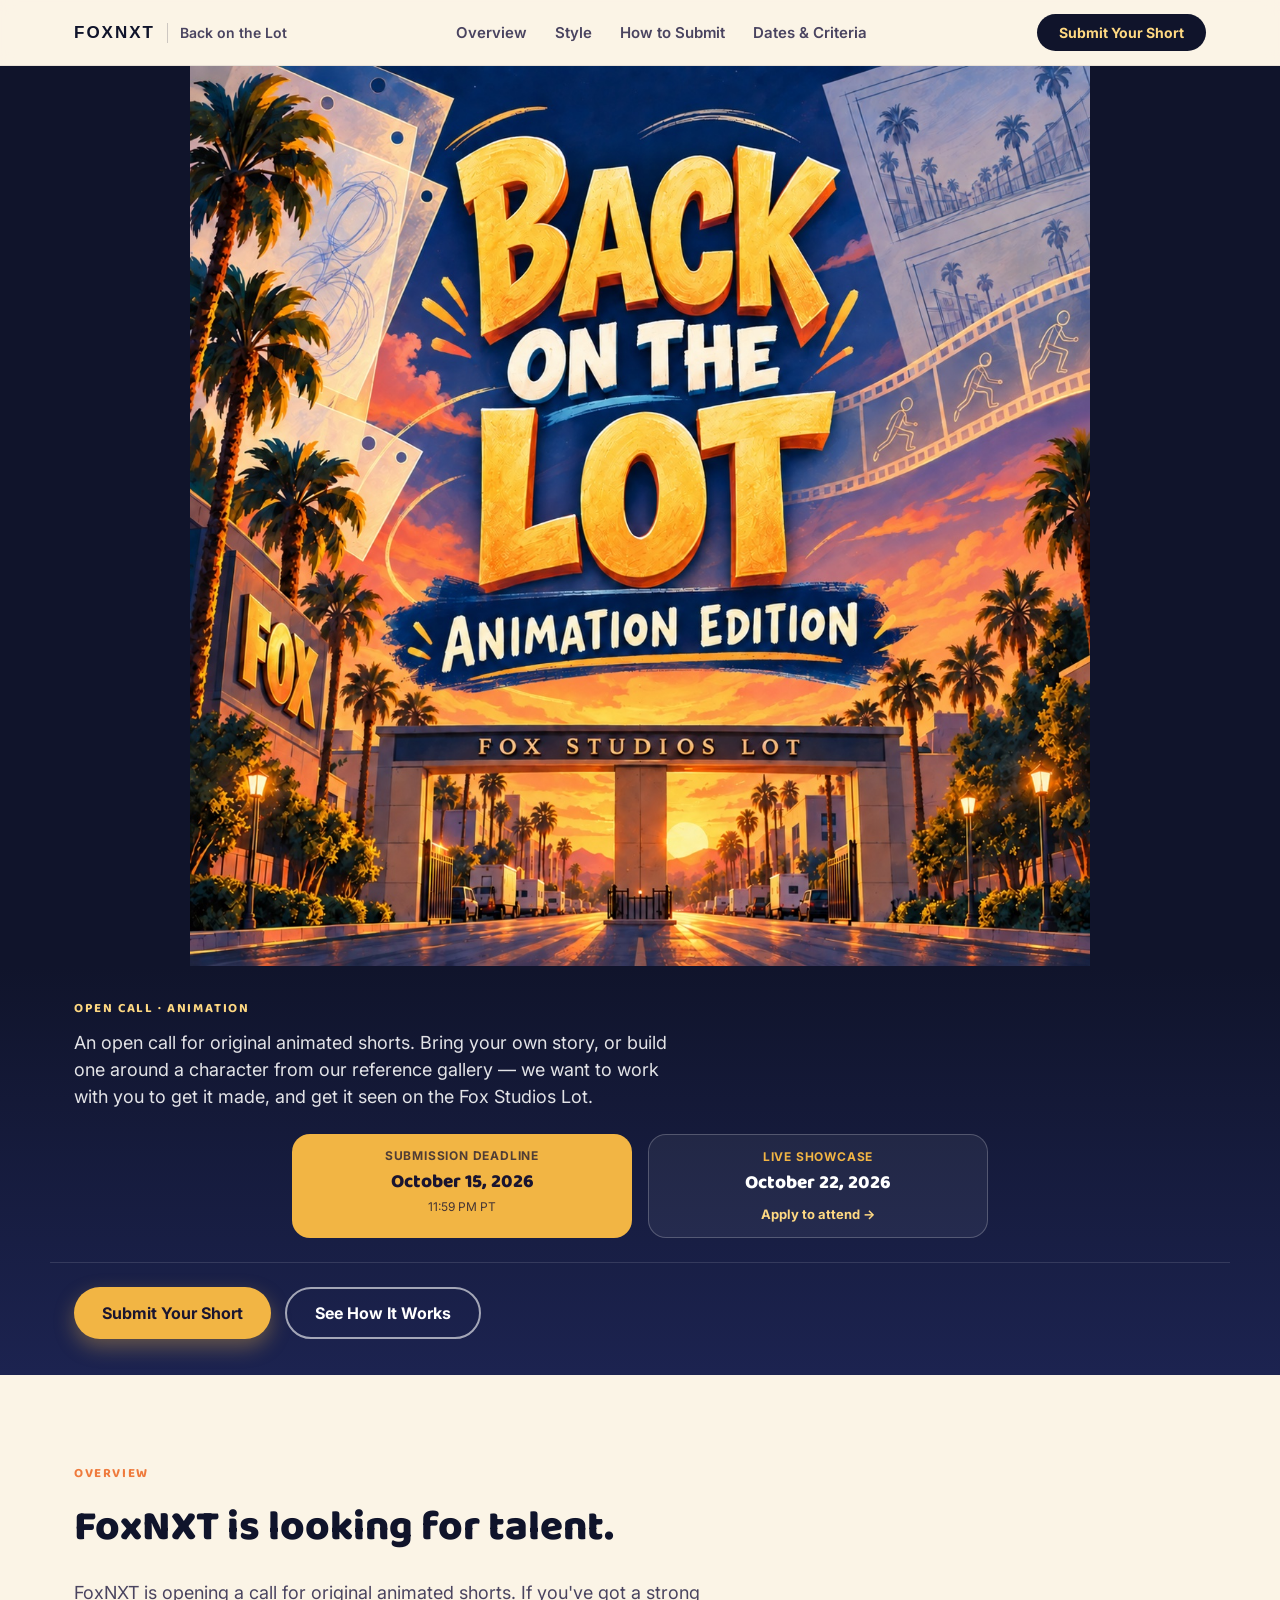
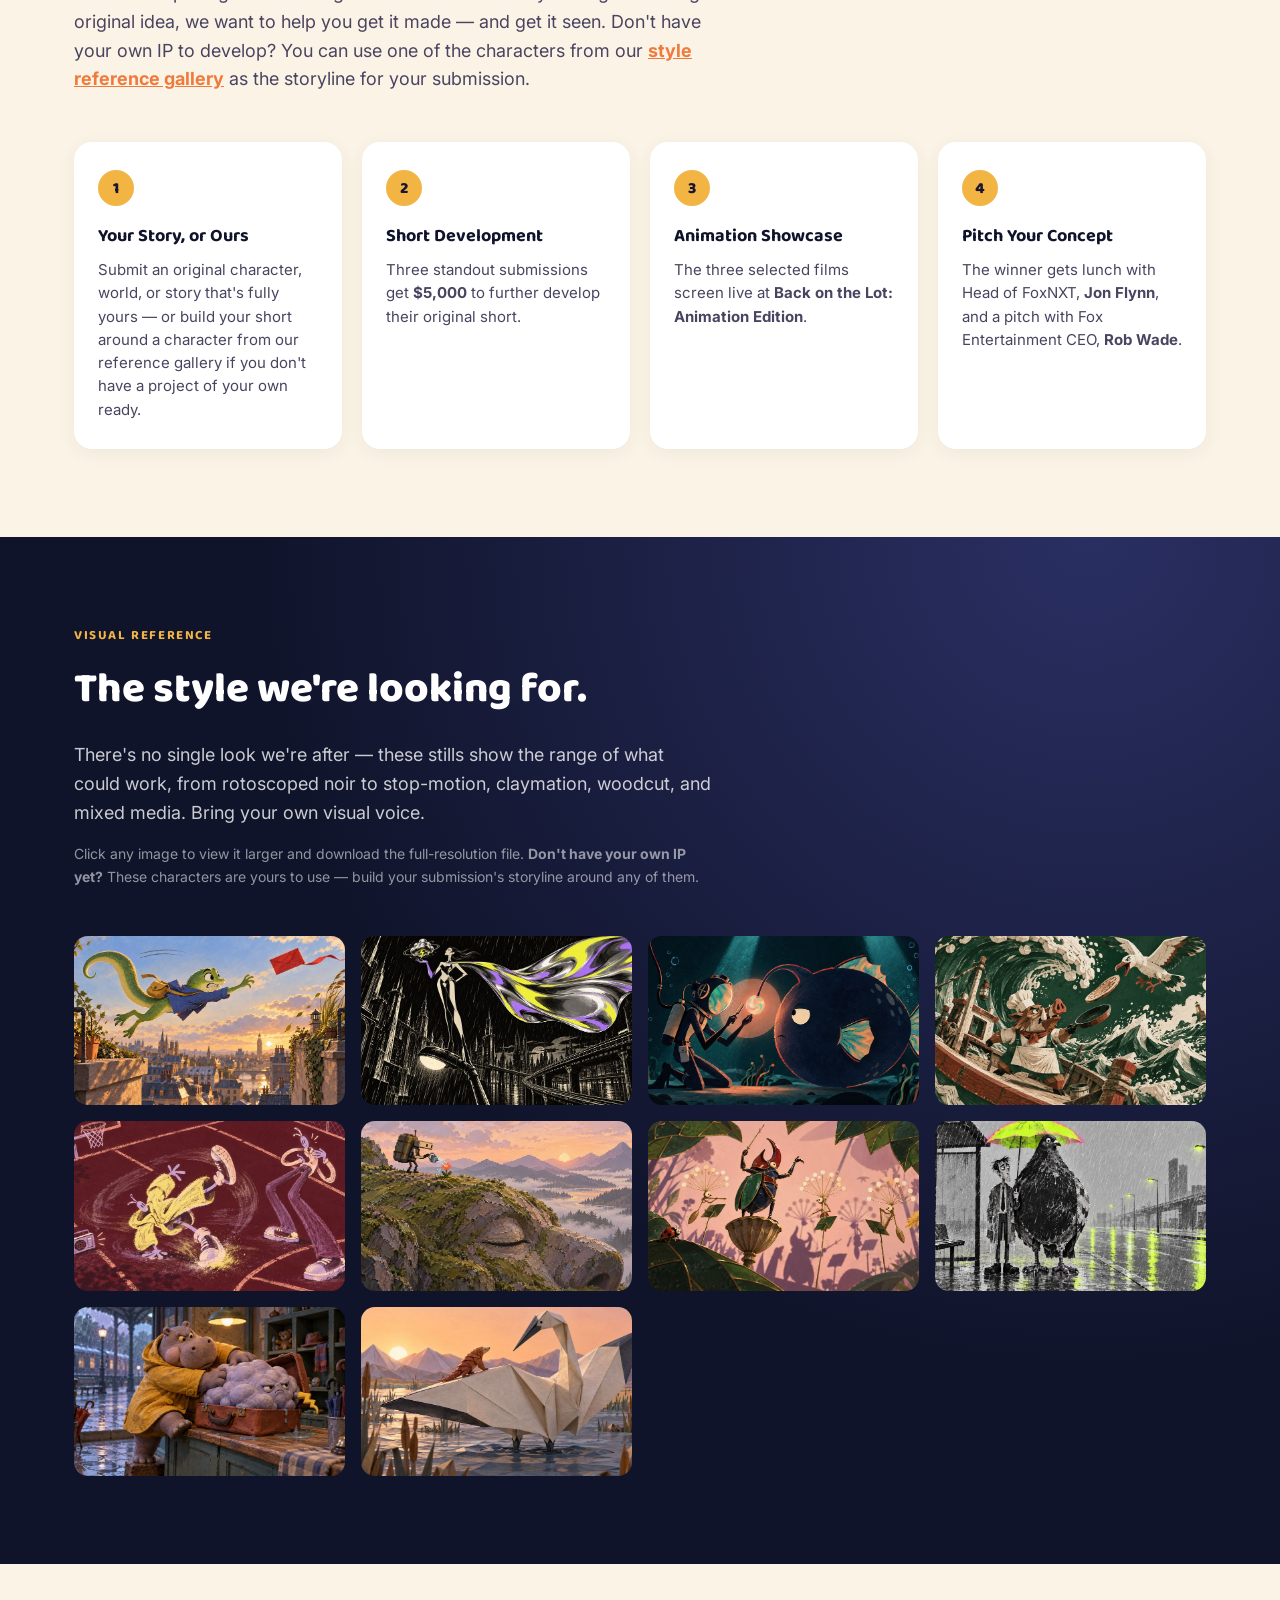
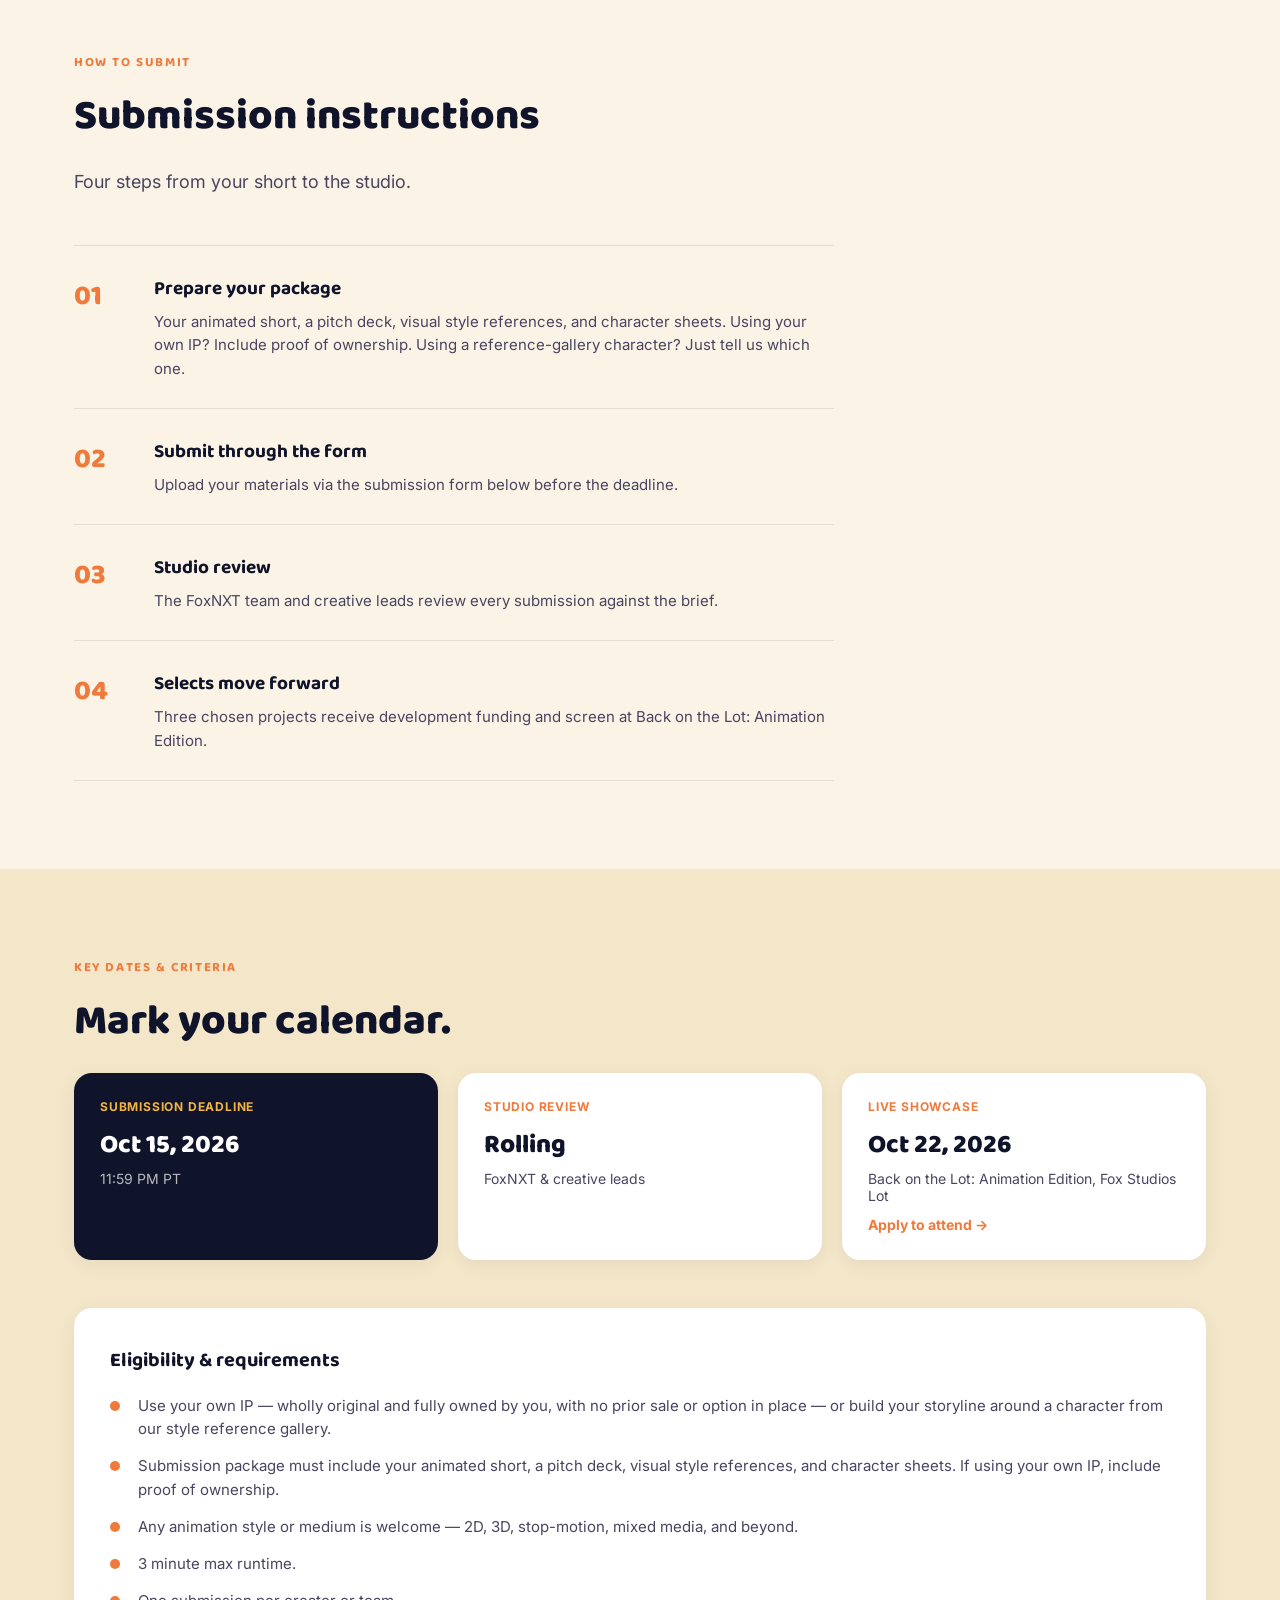
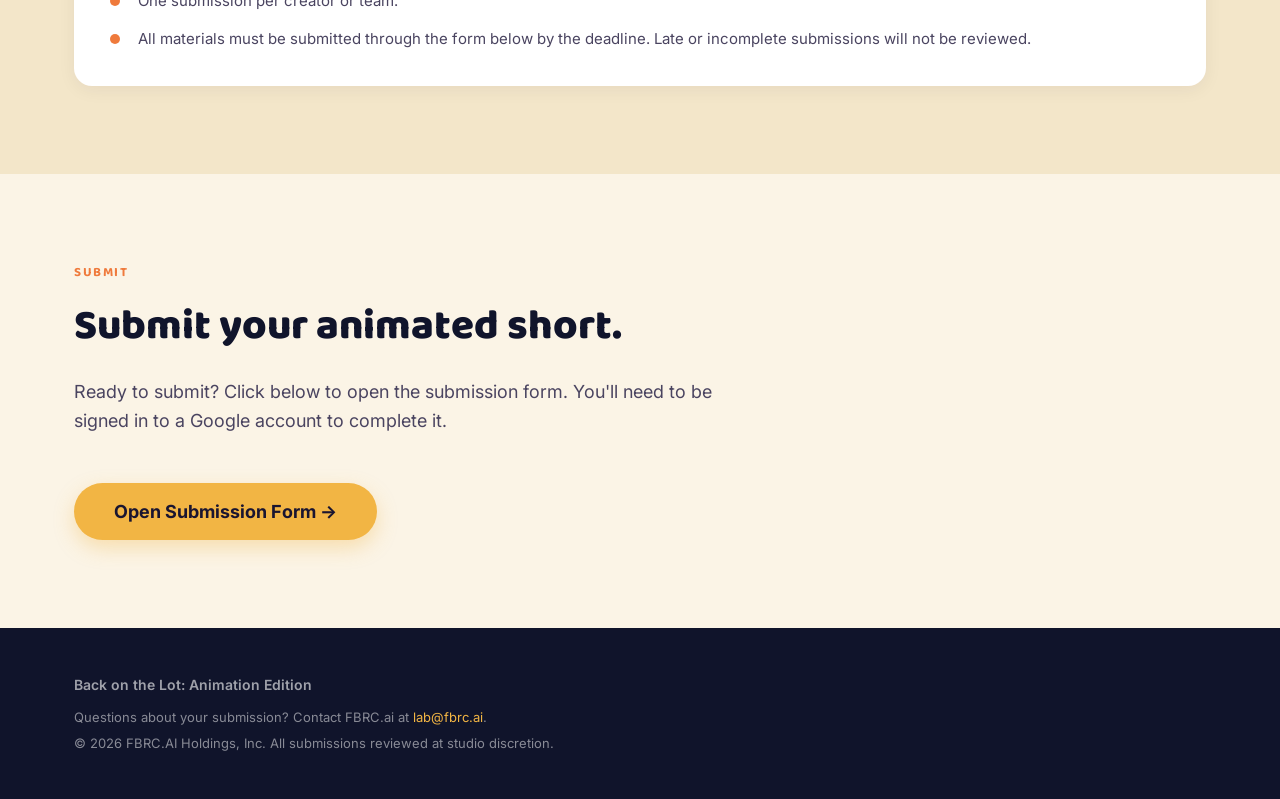
==== commit ca414866: "Change Overview headline to "FoxNXT is looking for talent." Co-Authored-By: Claude Sonnet 5 <noreply" ====
--- a/index.html
+++ b/index.html
@@ -91,7 +91,7 @@
   <section class="section section-light" id="overview">
     <div class="wrap">
       <p class="eyebrow">Overview</p>
-      <h2 class="section-title">We want to work with you.</h2>
+      <h2 class="section-title">FoxNXT is looking for talent.</h2>
       <p class="section-lead">
         FoxNXT is opening a call for original animated shorts. If you've got a strong original idea,
         we want to help you get it made — and get it seen. Don't have your own IP to develop? You can
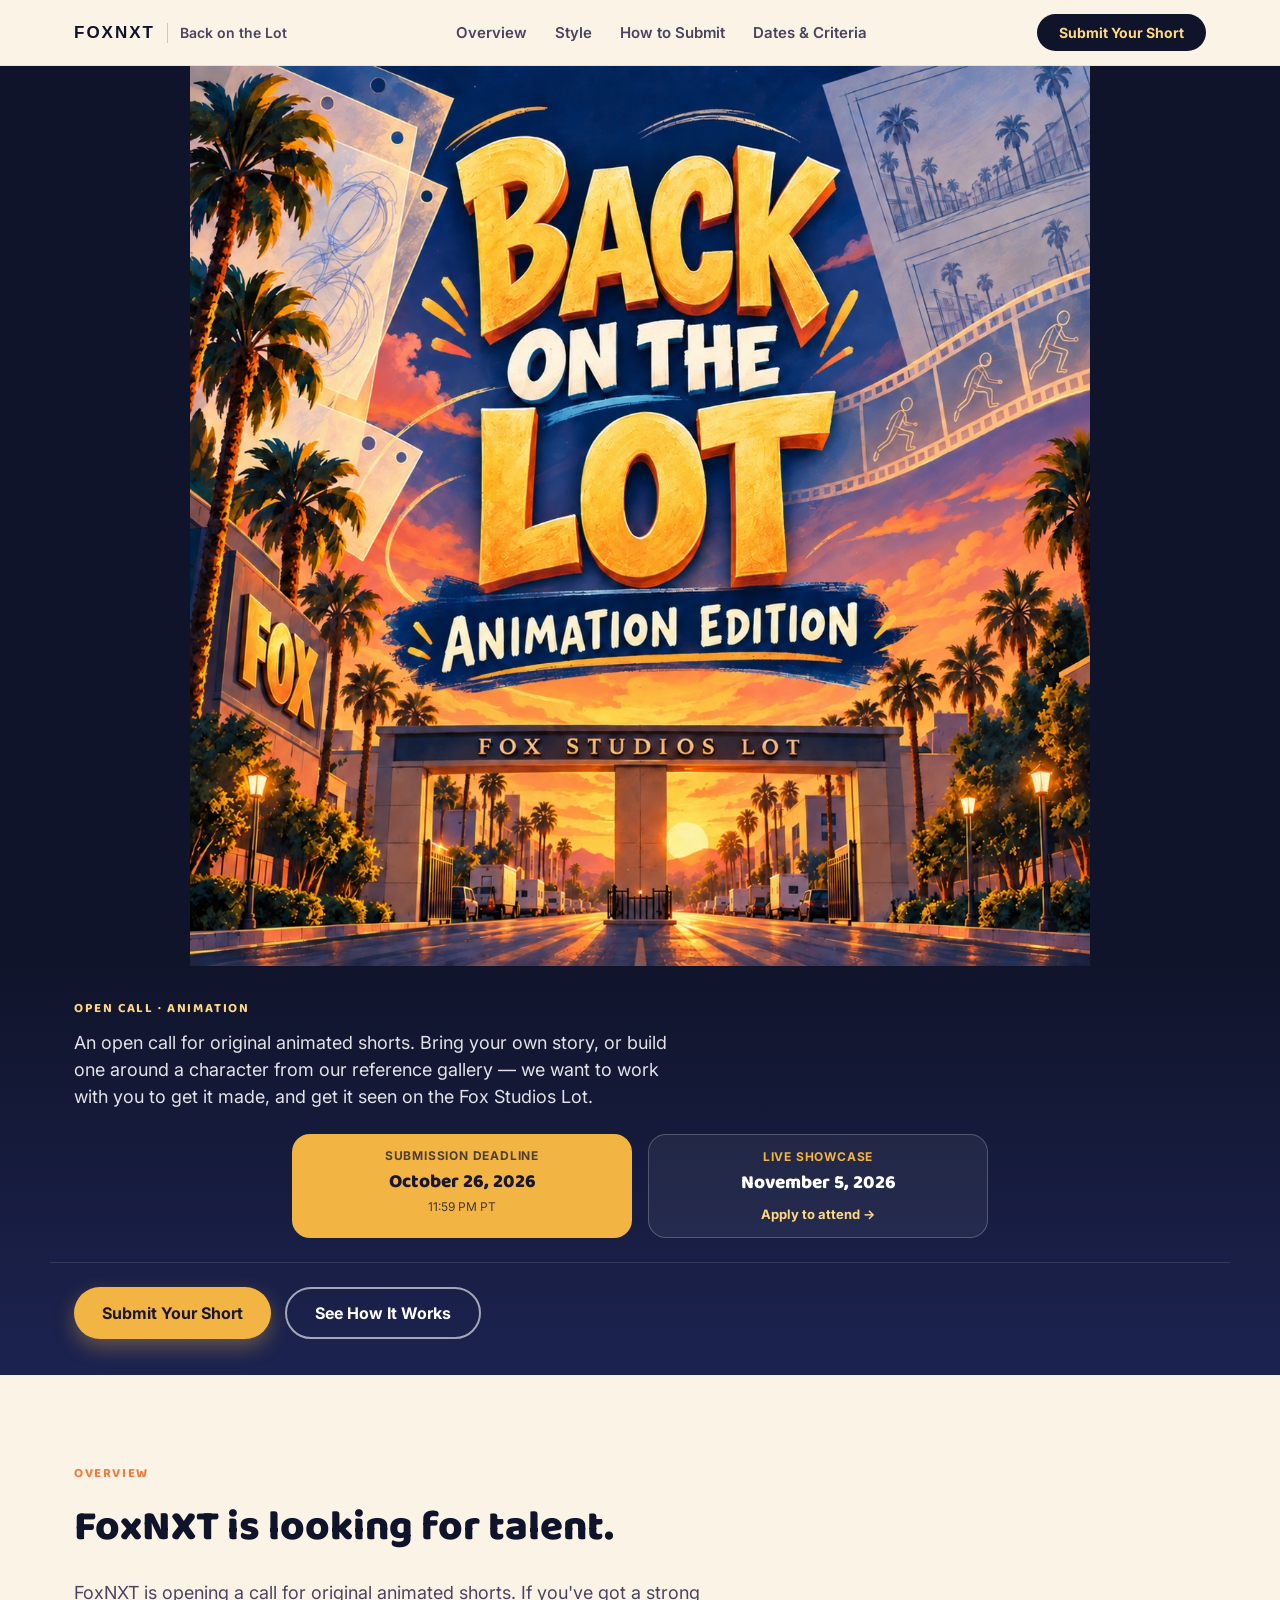
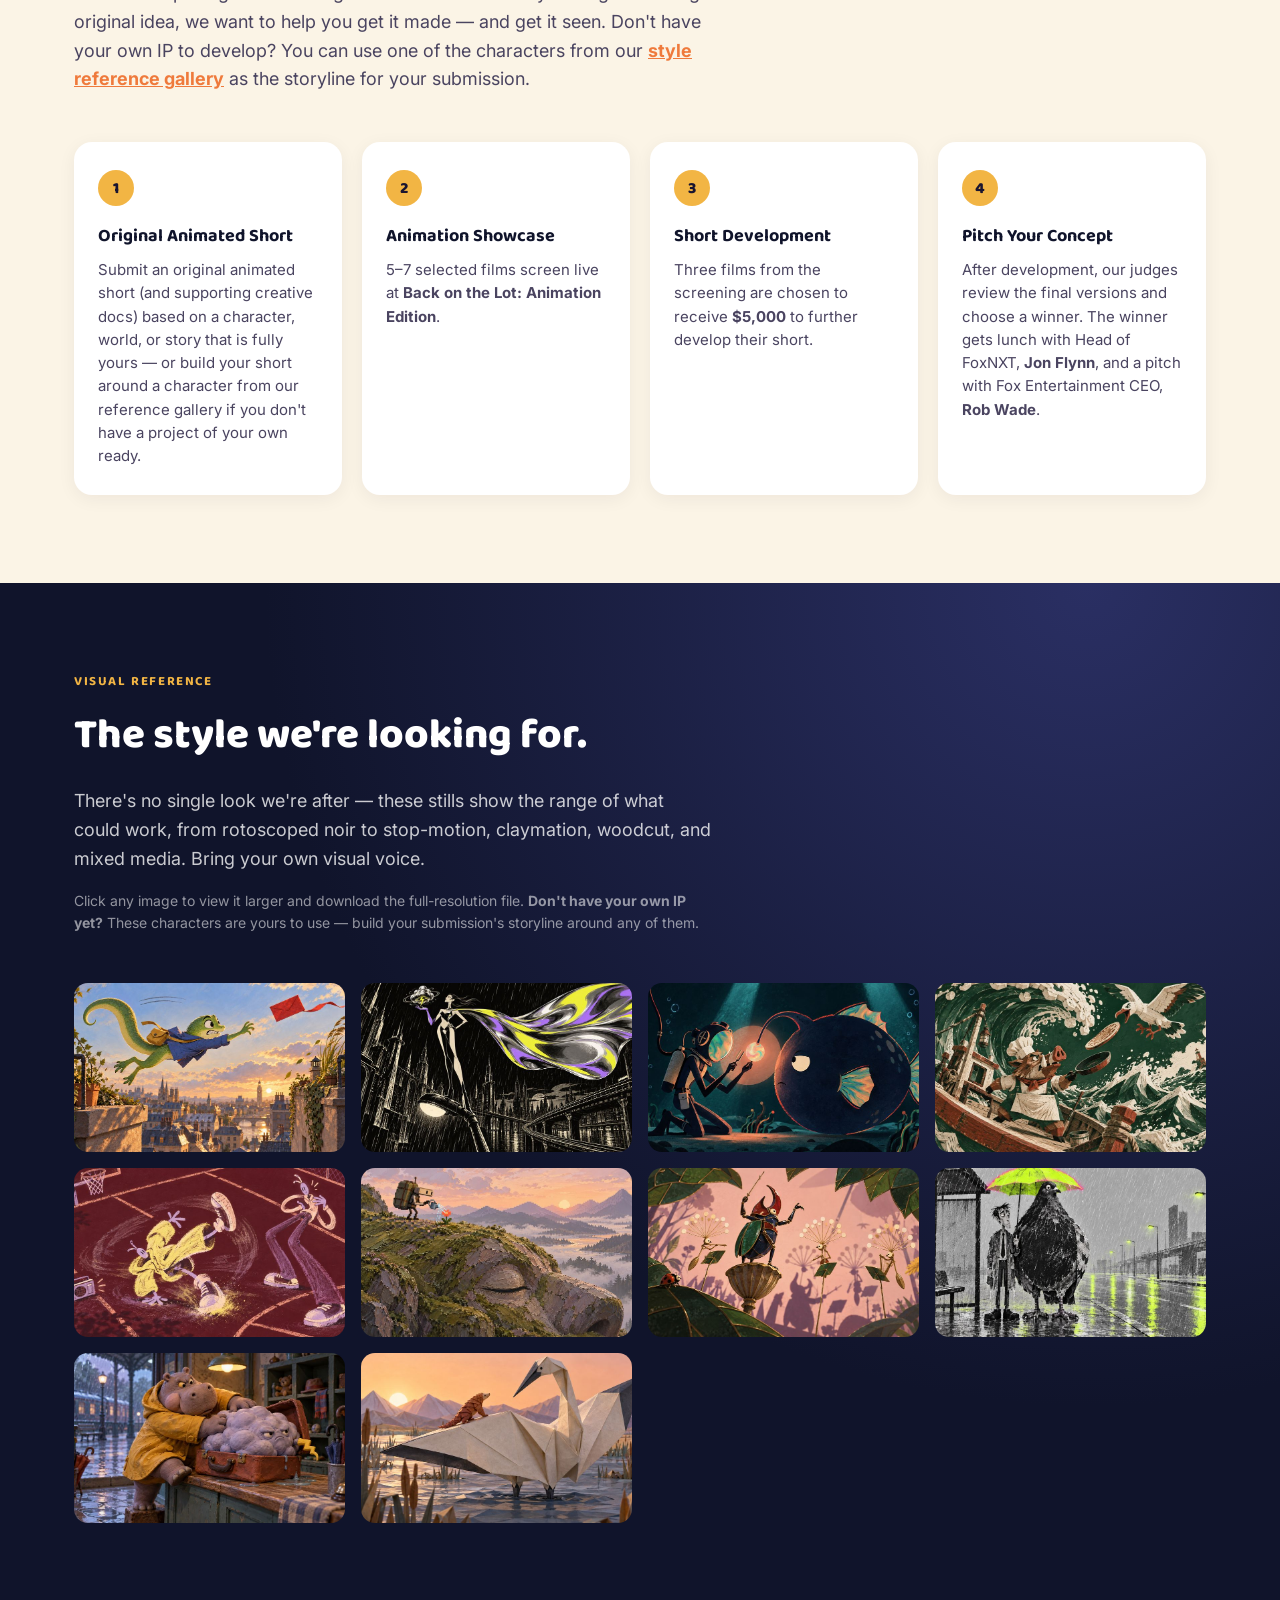
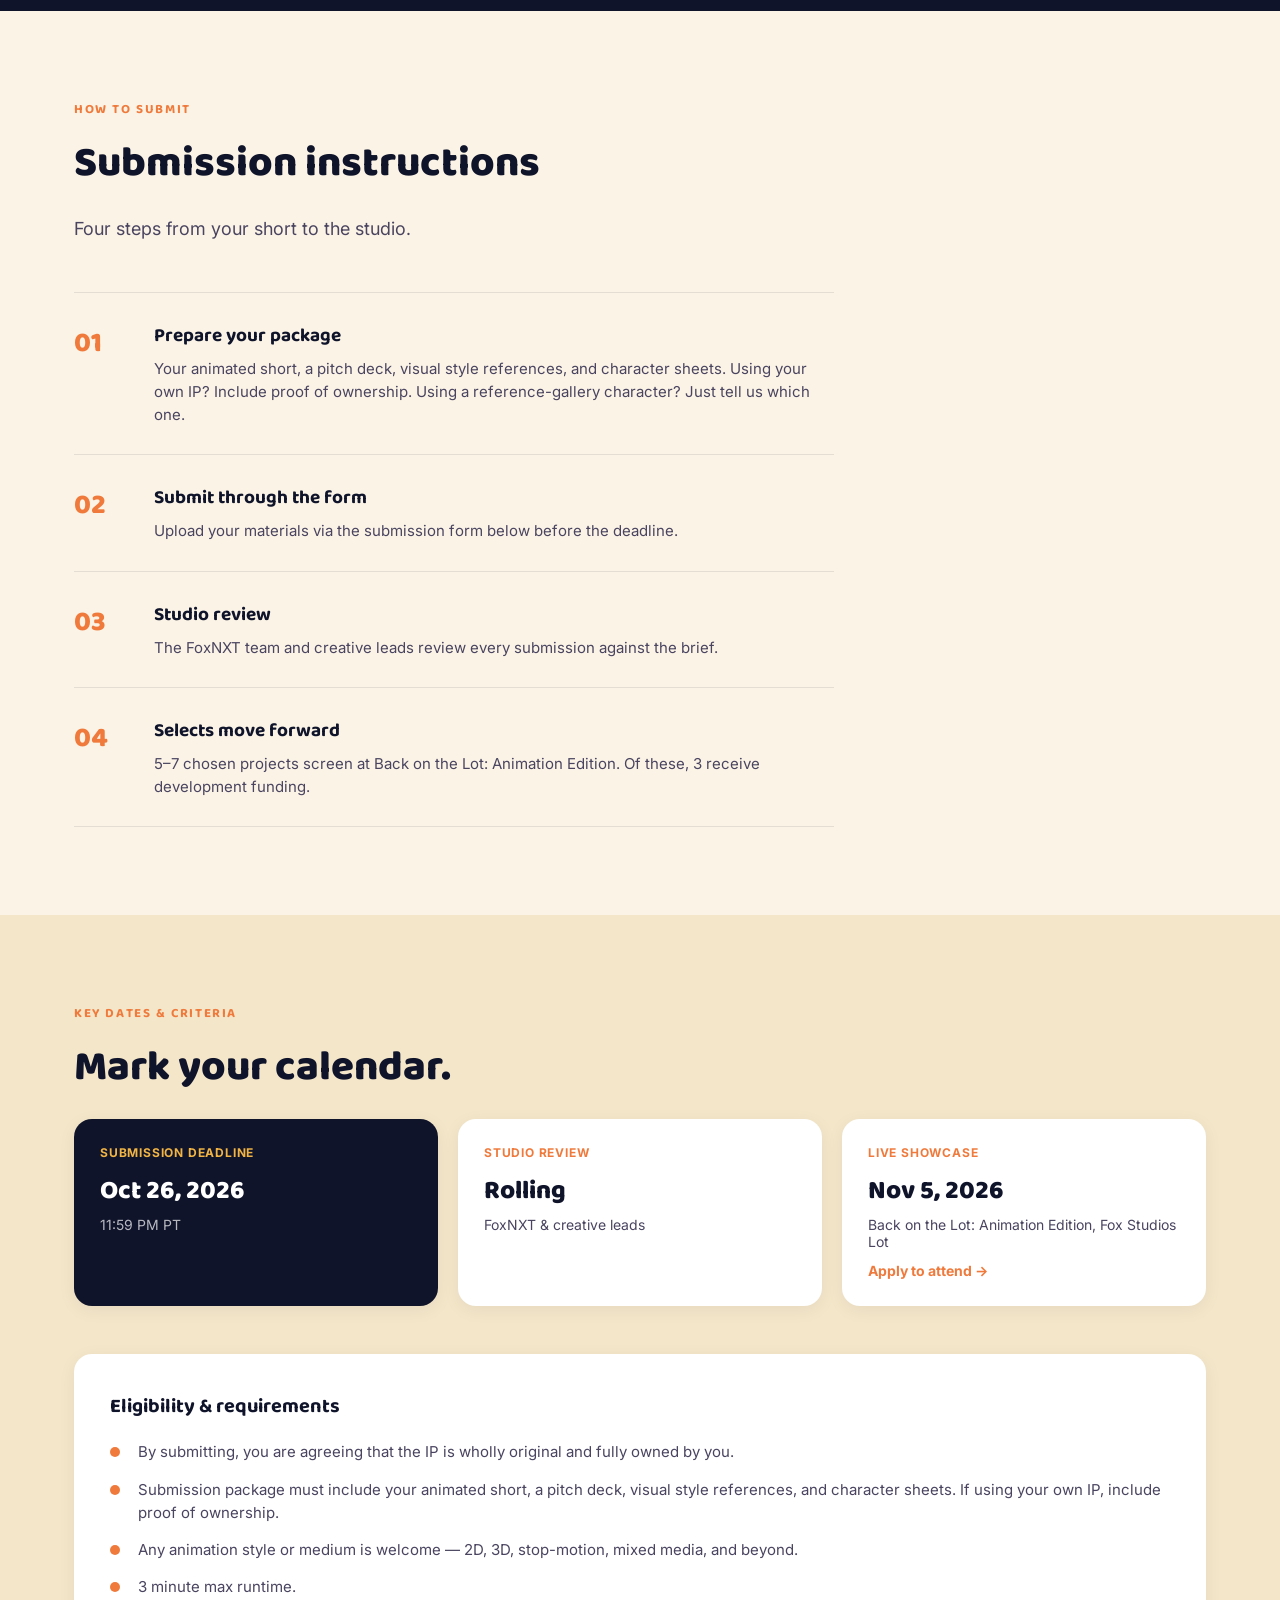
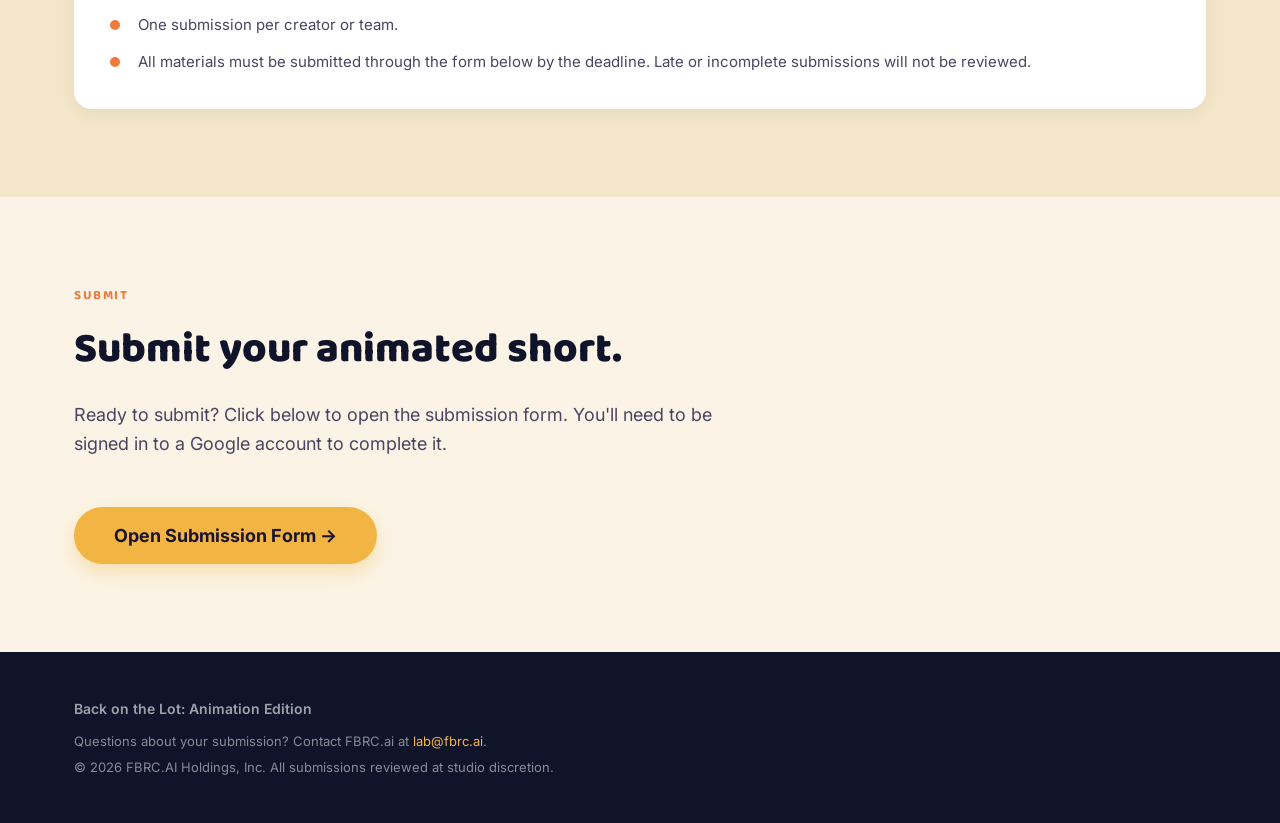
==== commit 38a4ade1: "Update dates and program structure copy Submission deadline moves to Oct 26, 2026 and the live showc" ====
--- a/index.html
+++ b/index.html
@@ -4,13 +4,13 @@
 <meta charset="UTF-8" />
 <meta name="viewport" content="width=device-width, initial-scale=1.0" />
 <title>Back on the Lot: Animation Edition — Call for Submissions</title>
-<meta name="description" content="FoxNXT's open call for original animated shorts. Submit your short by October 15, 2026, 11:59 PM PT. Selected films screen live at Back on the Lot: Animation Edition on October 22, 2026." />
+<meta name="description" content="FoxNXT's open call for original animated shorts. Submit your short by October 26, 2026, 11:59 PM PT. Selected films screen live at Back on the Lot: Animation Edition on November 5, 2026." />
 
 <meta property="og:type" content="website" />
 <meta property="og:site_name" content="Back on the Lot: Animation Edition" />
 <meta property="og:url" content="https://www.backonthelot.com/" />
 <meta property="og:title" content="Back on the Lot: Animation Edition — Call for Submissions" />
-<meta property="og:description" content="An open call for original animated shorts. Bring your own IP, or build your storyline around one of ours. Submit by October 15, 2026, 11:59 PM PT — selected films screen live at Fox Studios Lot on October 22." />
+<meta property="og:description" content="An open call for original animated shorts. Bring your own IP, or build your storyline around one of ours. Submit by October 26, 2026, 11:59 PM PT — selected films screen live at Fox Studios Lot on November 5." />
 <meta property="og:image" content="https://www.backonthelot.com/assets/og-image.jpg" />
 <meta property="og:image:width" content="1200" />
 <meta property="og:image:height" content="630" />
@@ -18,7 +18,7 @@
 
 <meta name="twitter:card" content="summary_large_image" />
 <meta name="twitter:title" content="Back on the Lot: Animation Edition — Call for Submissions" />
-<meta name="twitter:description" content="An open call for original animated shorts. Bring your own IP, or build your storyline around one of ours. Submit by October 15, 2026, 11:59 PM PT." />
+<meta name="twitter:description" content="An open call for original animated shorts. Bring your own IP, or build your storyline around one of ours. Submit by October 26, 2026, 11:59 PM PT." />
 <meta name="twitter:image" content="https://www.backonthelot.com/assets/og-image.jpg" />
 
 <link rel="preconnect" href="https://fonts.googleapis.com" />
@@ -67,12 +67,12 @@
         <div class="hero-chips">
           <div class="hero-chip hero-chip-primary">
             <div class="hero-chip-label">Submission Deadline</div>
-            <div class="hero-chip-value">October 15, 2026</div>
+            <div class="hero-chip-value">October 26, 2026</div>
             <div class="hero-chip-sub">11:59 PM PT</div>
           </div>
           <div class="hero-chip hero-chip-secondary">
             <div class="hero-chip-label">Live Showcase</div>
-            <div class="hero-chip-value">October 22, 2026</div>
+            <div class="hero-chip-value">November 5, 2026</div>
             <a class="hero-chip-link" href="https://luma.com/ep6c5pkm" target="_blank" rel="noopener">Apply to attend →</a>
           </div>
         </div>
@@ -102,23 +102,23 @@
       <div class="value-grid">
         <div class="value-card">
           <span class="value-num">1</span>
-          <h3>Your Story, or Ours</h3>
-          <p>Submit an original character, world, or story that's fully yours — or build your short around a character from our reference gallery if you don't have a project of your own ready.</p>
+          <h3>Original Animated Short</h3>
+          <p>Submit an original animated short (and supporting creative docs) based on a character, world, or story that is fully yours — or build your short around a character from our reference gallery if you don't have a project of your own ready.</p>
         </div>
         <div class="value-card">
           <span class="value-num">2</span>
+          <h3>Animation Showcase</h3>
+          <p>5–7 selected films screen live at <strong>Back on the Lot: Animation Edition</strong>.</p>
+        </div>
+        <div class="value-card">
+          <span class="value-num">3</span>
           <h3>Short Development</h3>
-          <p>Three standout submissions get <strong>$5,000</strong> to further develop their original short.</p>
-        </div>
-        <div class="value-card">
-          <span class="value-num">3</span>
-          <h3>Animation Showcase</h3>
-          <p>The three selected films screen live at <strong>Back on the Lot: Animation Edition</strong>.</p>
+          <p>Three films from the screening are chosen to receive <strong>$5,000</strong> to further develop their short.</p>
         </div>
         <div class="value-card">
           <span class="value-num">4</span>
           <h3>Pitch Your Concept</h3>
-          <p>The winner gets lunch with Head of FoxNXT, <strong>Jon Flynn</strong>, and a pitch with Fox Entertainment CEO, <strong>Rob Wade</strong>.</p>
+          <p>After development, our judges review the final versions and choose a winner. The winner gets lunch with Head of FoxNXT, <strong>Jon Flynn</strong>, and a pitch with Fox Entertainment CEO, <strong>Rob Wade</strong>.</p>
         </div>
       </div>
     </div>
@@ -207,7 +207,7 @@
           <span class="step-num">04</span>
           <div>
             <h3>Selects move forward</h3>
-            <p>Three chosen projects receive development funding and screen at Back on the Lot: Animation Edition.</p>
+            <p>5–7 chosen projects screen at Back on the Lot: Animation Edition. Of these, 3 receive development funding.</p>
           </div>
         </li>
       </ol>
@@ -223,7 +223,7 @@
       <div class="dates-grid">
         <div class="date-card date-card-primary">
           <div class="date-card-label">Submission Deadline</div>
-          <div class="date-card-value">Oct 15, 2026</div>
+          <div class="date-card-value">Oct 26, 2026</div>
           <div class="date-card-sub">11:59 PM PT</div>
         </div>
         <div class="date-card">
@@ -233,7 +233,7 @@
         </div>
         <div class="date-card">
           <div class="date-card-label">Live Showcase</div>
-          <div class="date-card-value">Oct 22, 2026</div>
+          <div class="date-card-value">Nov 5, 2026</div>
           <div class="date-card-sub">Back on the Lot: Animation Edition, Fox Studios Lot</div>
           <a class="date-card-link" href="https://luma.com/ep6c5pkm" target="_blank" rel="noopener">Apply to attend →</a>
         </div>
@@ -242,7 +242,7 @@
       <div class="criteria-box">
         <h3>Eligibility &amp; requirements</h3>
         <ul>
-          <li>Use your own IP — wholly original and fully owned by you, with no prior sale or option in place — or build your storyline around a character from our style reference gallery.</li>
+          <li>By submitting, you are agreeing that the IP is wholly original and fully owned by you.</li>
           <li>Submission package must include your animated short, a pitch deck, visual style references, and character sheets. If using your own IP, include proof of ownership.</li>
           <li>Any animation style or medium is welcome — 2D, 3D, stop-motion, mixed media, and beyond.</li>
           <li>3 minute max runtime.</li>
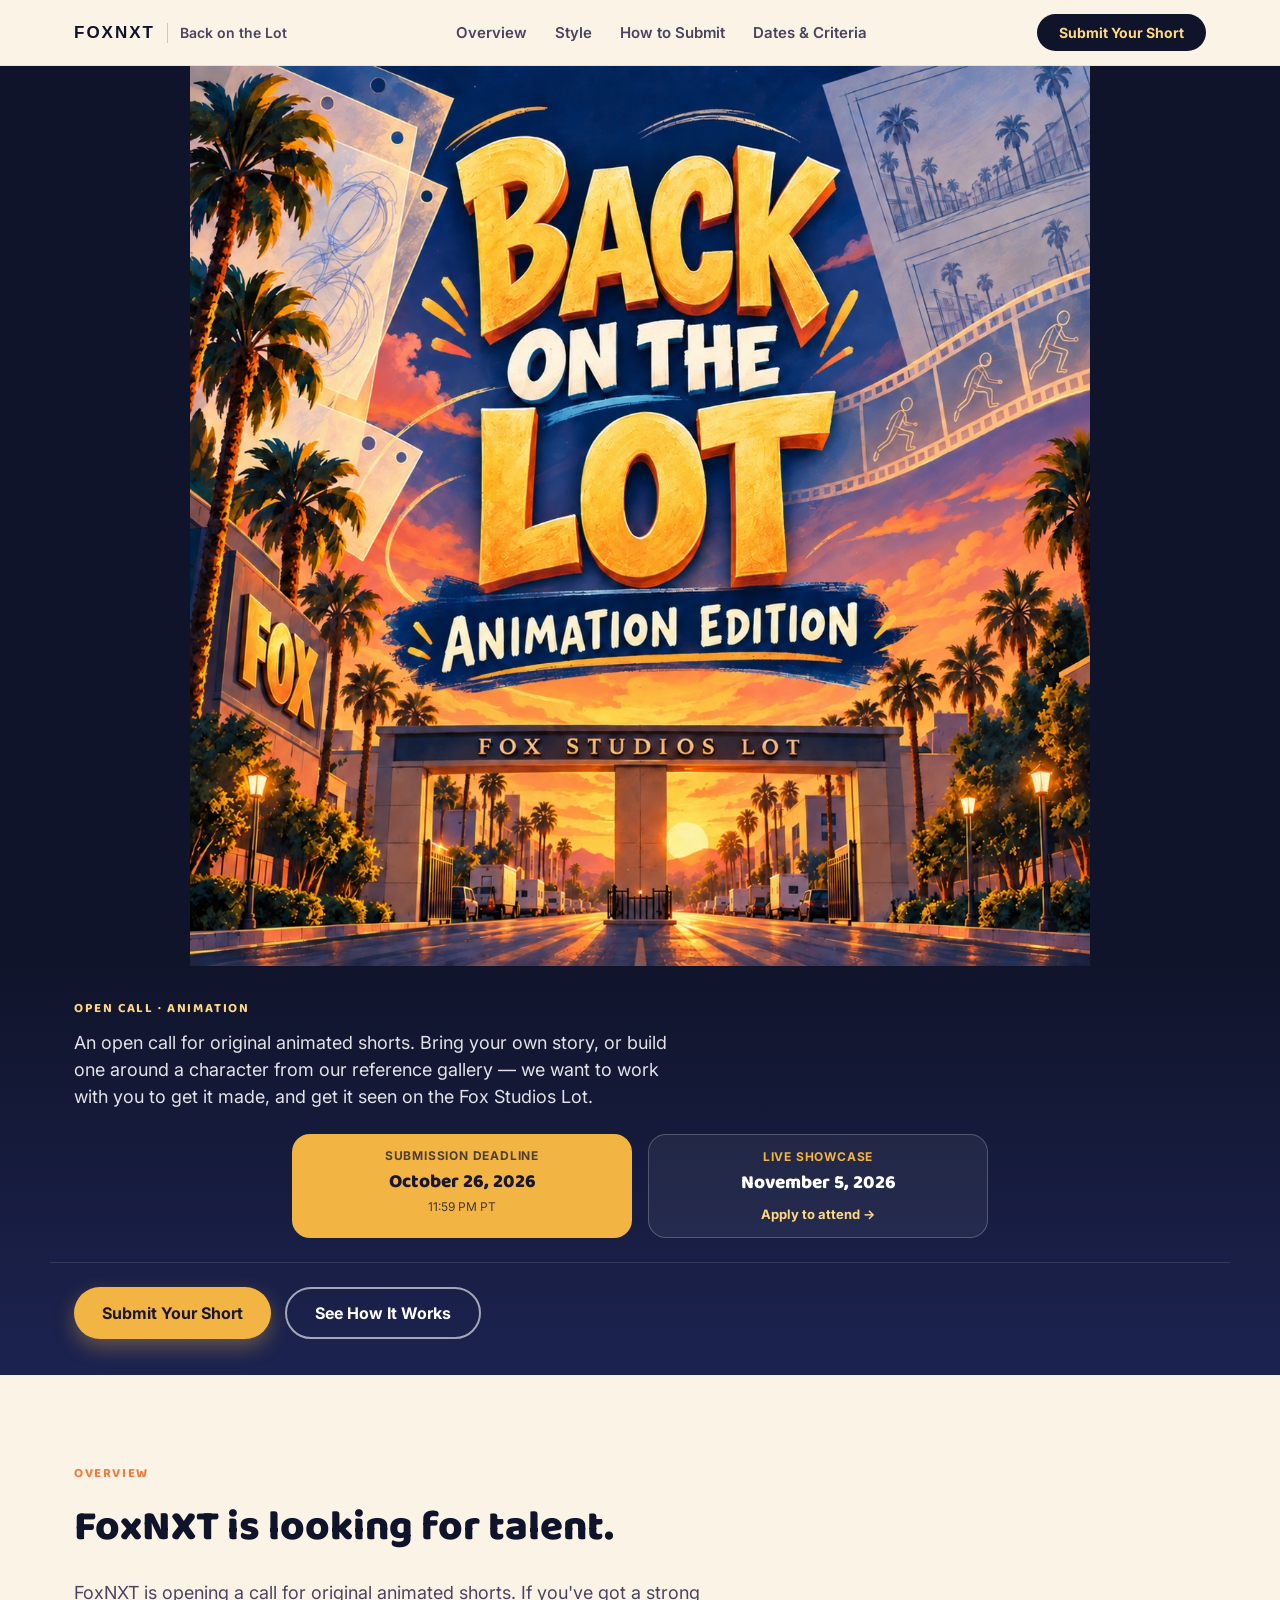
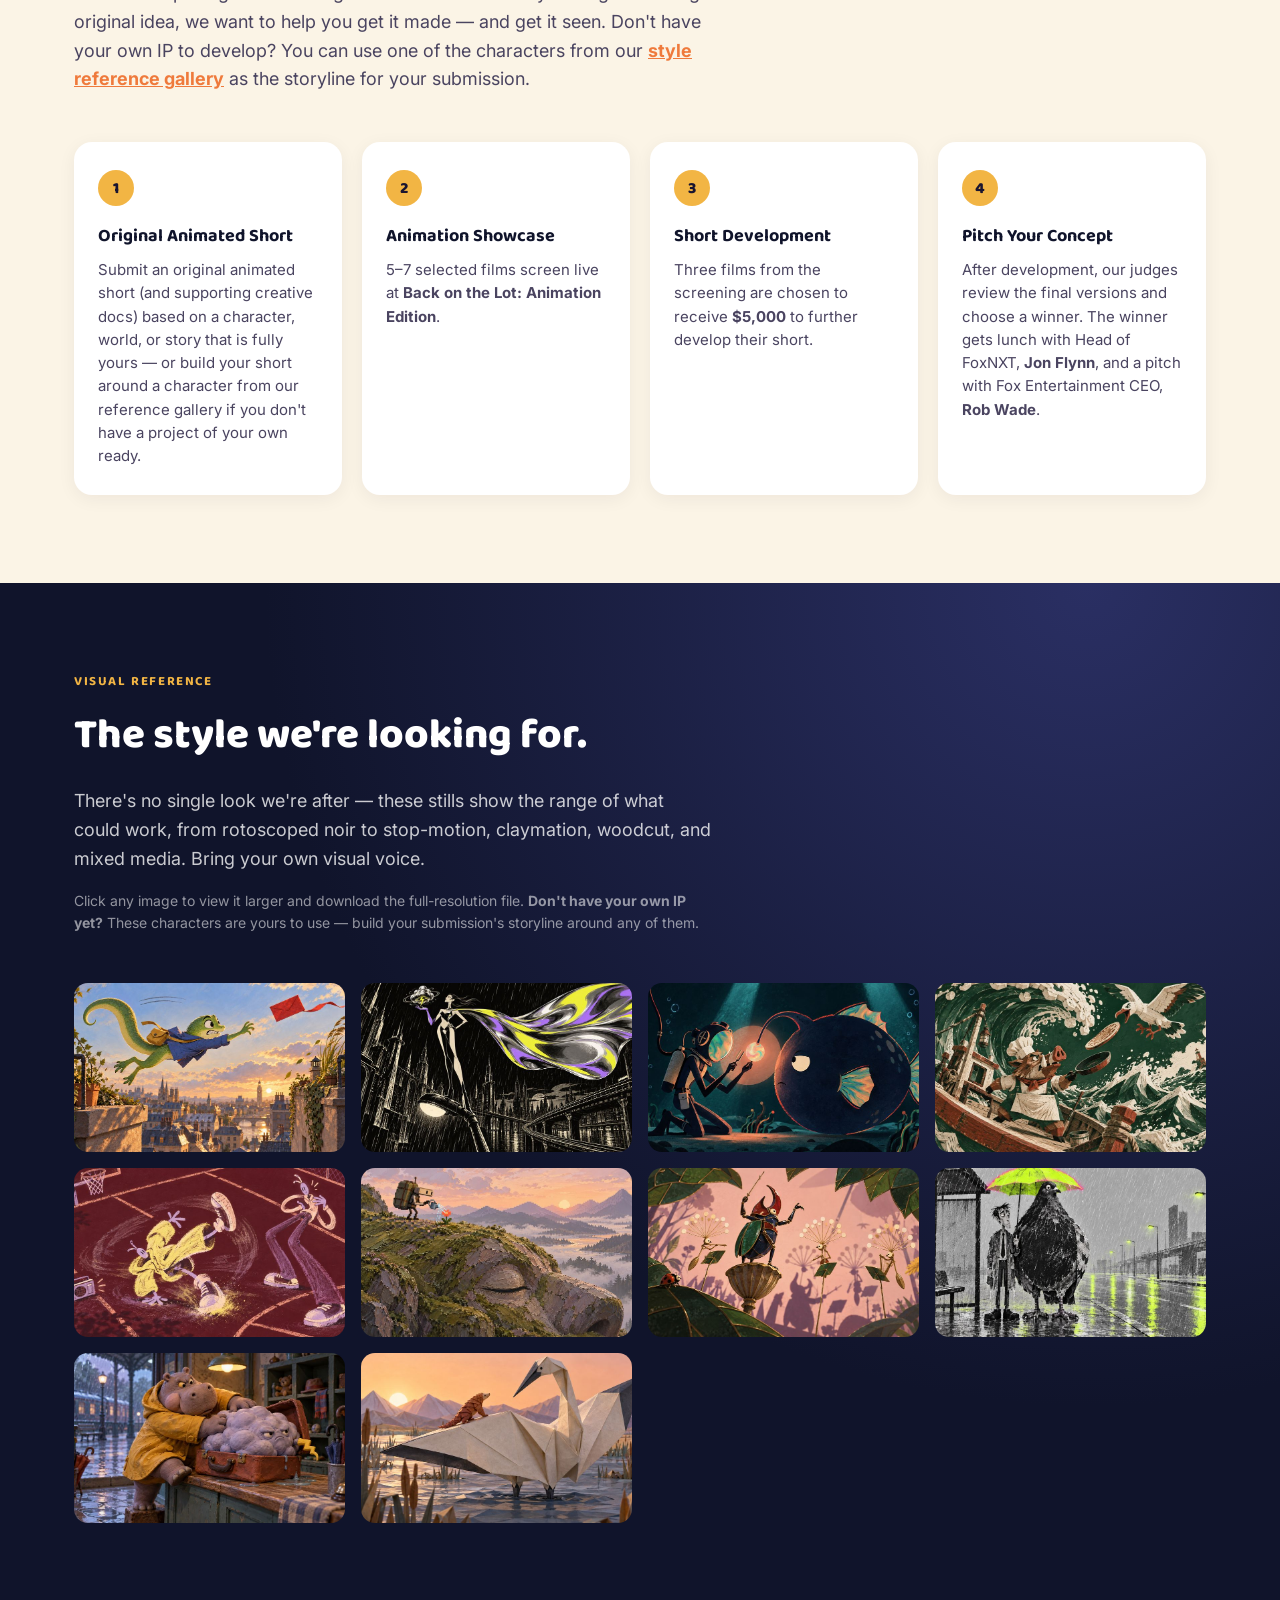
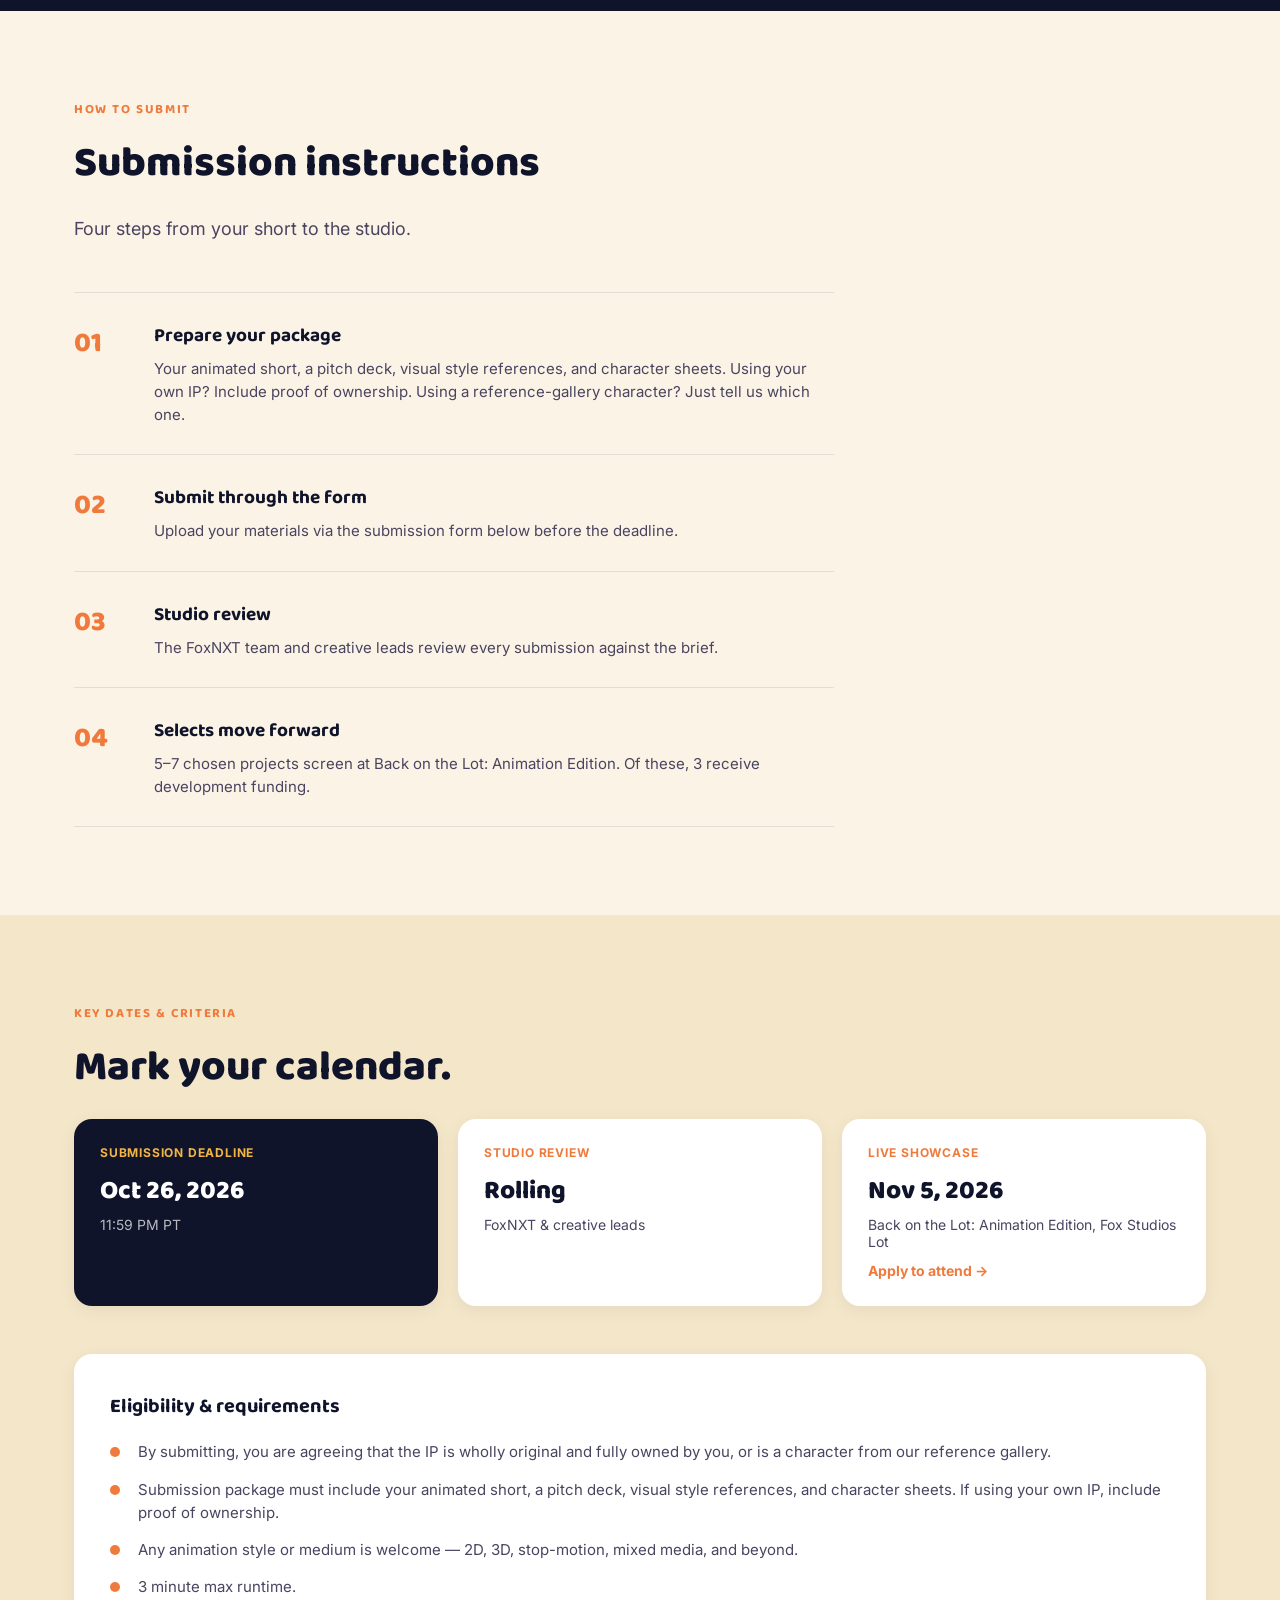
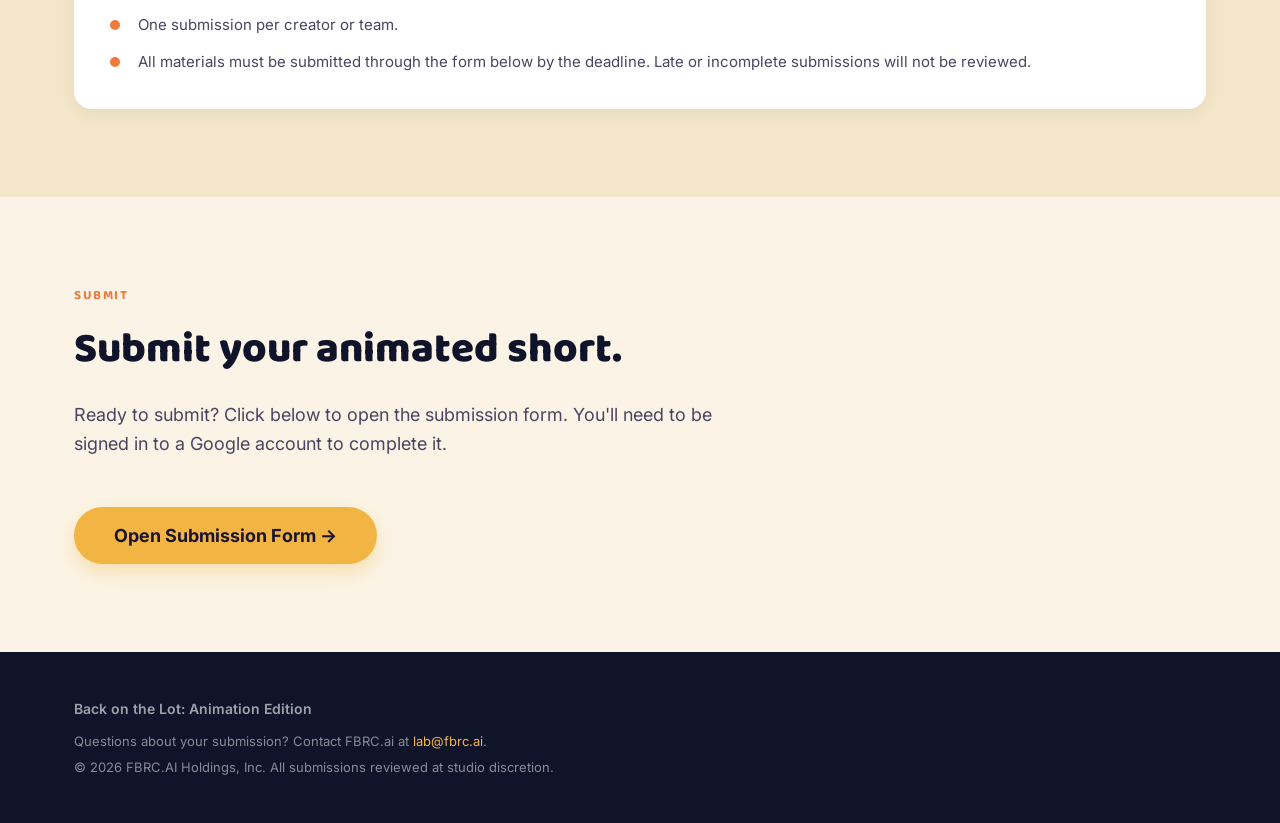
==== commit 145e5a0a: "Allow reference-gallery characters in the IP eligibility bullet Co-Authored-By: Claude Sonnet 5.5 <n" ====
--- a/index.html
+++ b/index.html
@@ -242,7 +242,7 @@
       <div class="criteria-box">
         <h3>Eligibility &amp; requirements</h3>
         <ul>
-          <li>By submitting, you are agreeing that the IP is wholly original and fully owned by you.</li>
+          <li>By submitting, you are agreeing that the IP is wholly original and fully owned by you, or is a character from our reference gallery.</li>
           <li>Submission package must include your animated short, a pitch deck, visual style references, and character sheets. If using your own IP, include proof of ownership.</li>
           <li>Any animation style or medium is welcome — 2D, 3D, stop-motion, mixed media, and beyond.</li>
           <li>3 minute max runtime.</li>
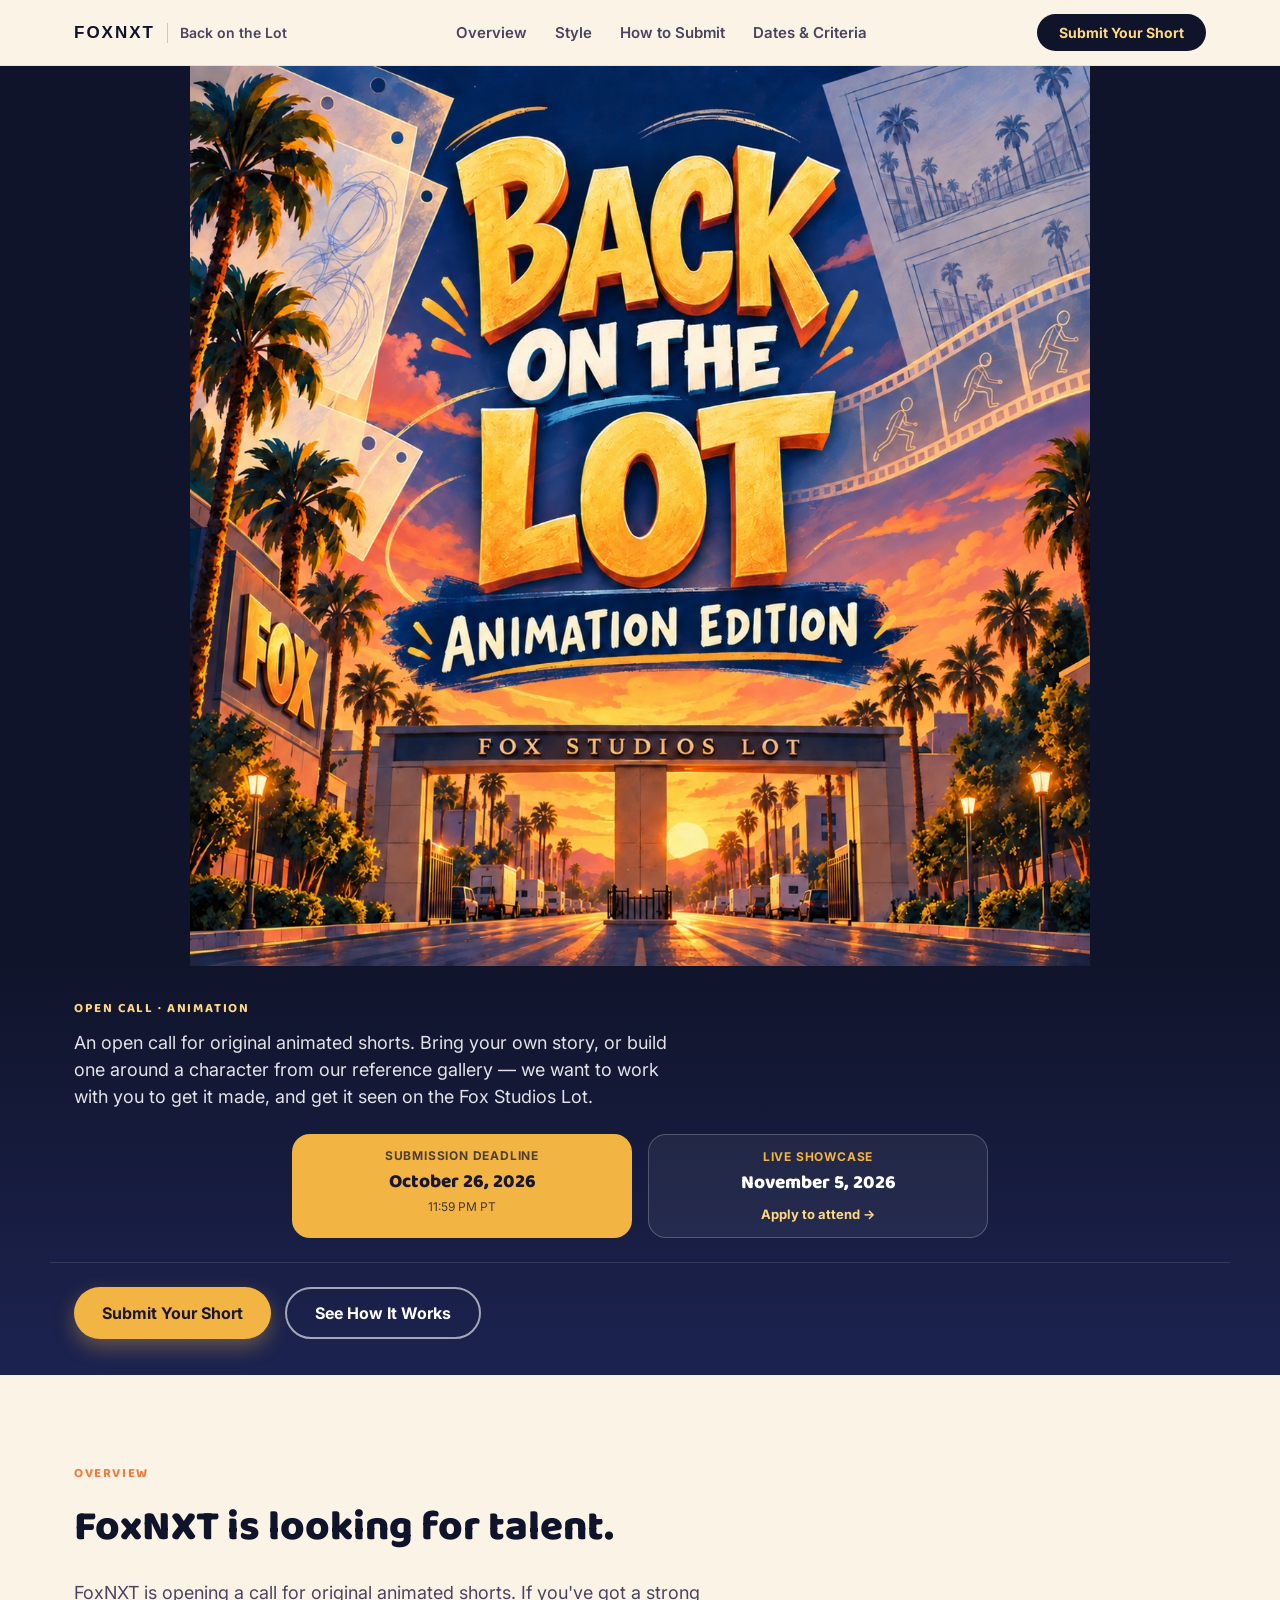
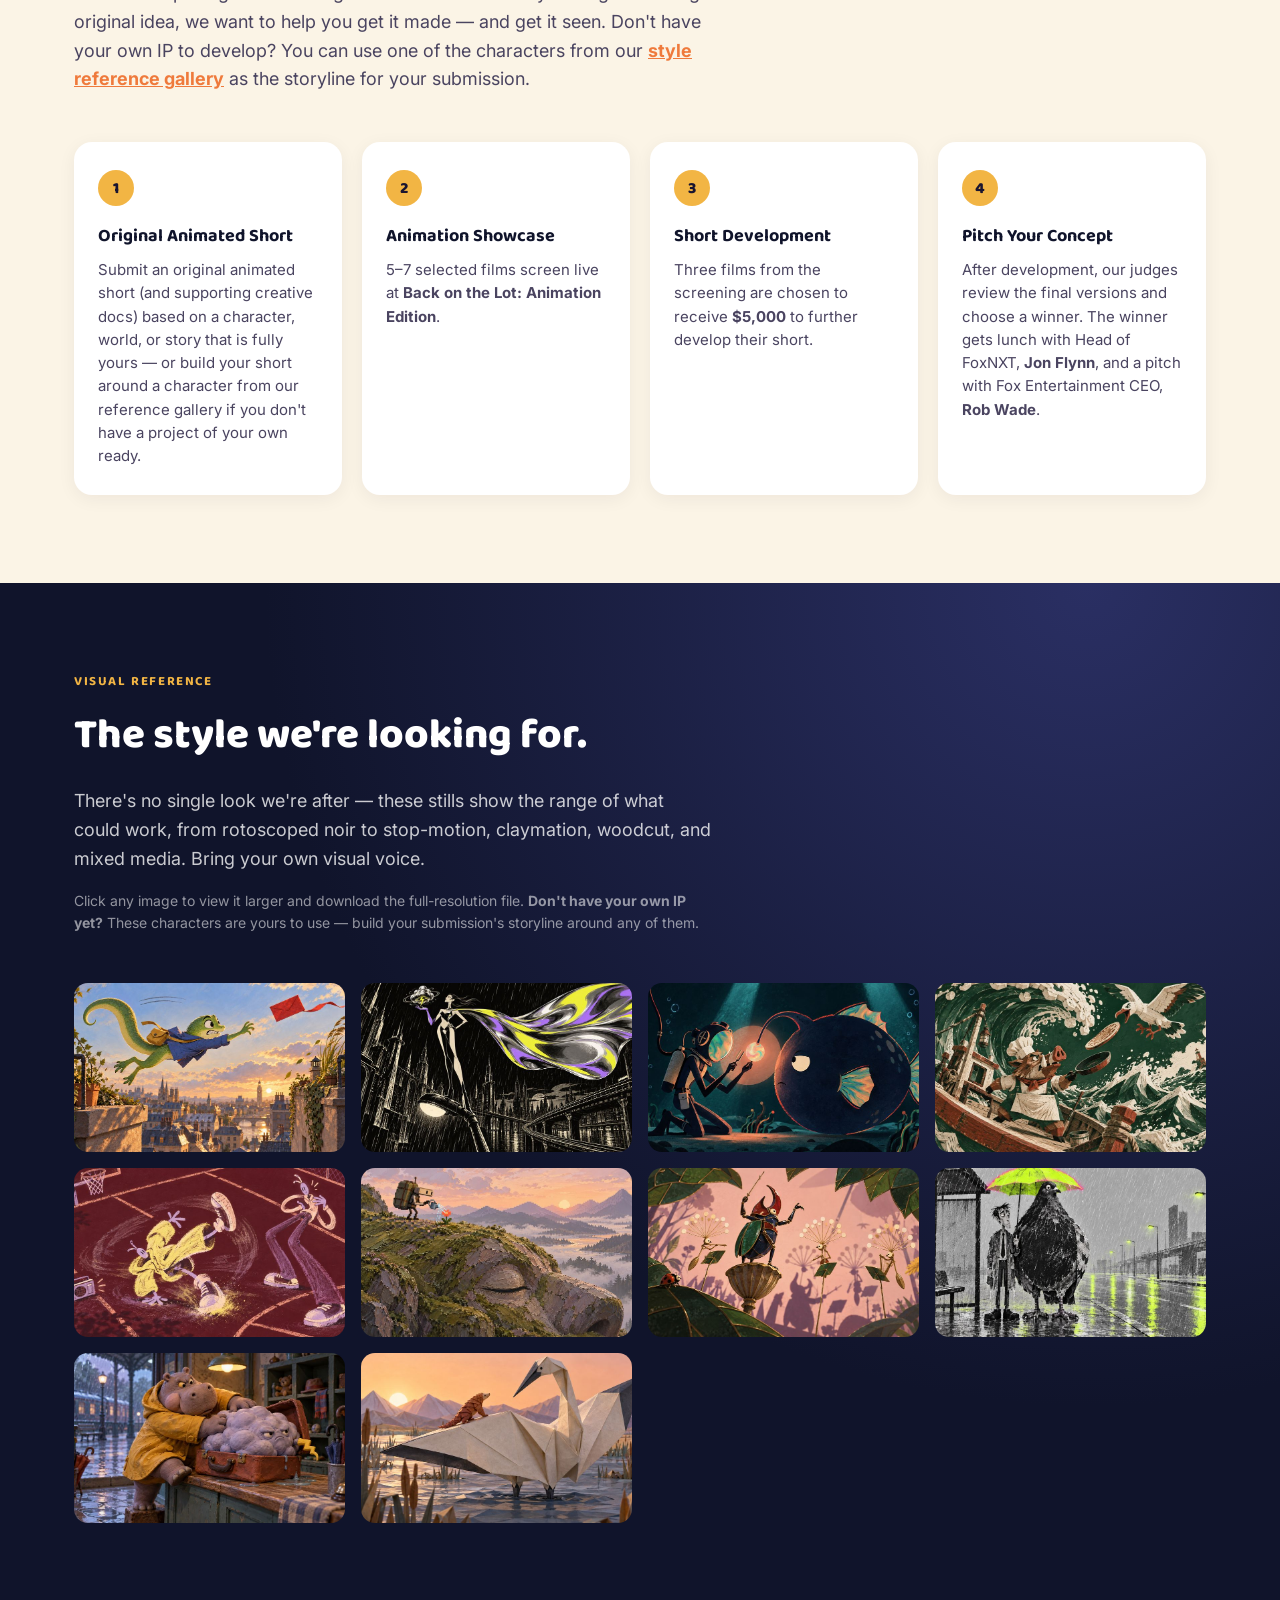
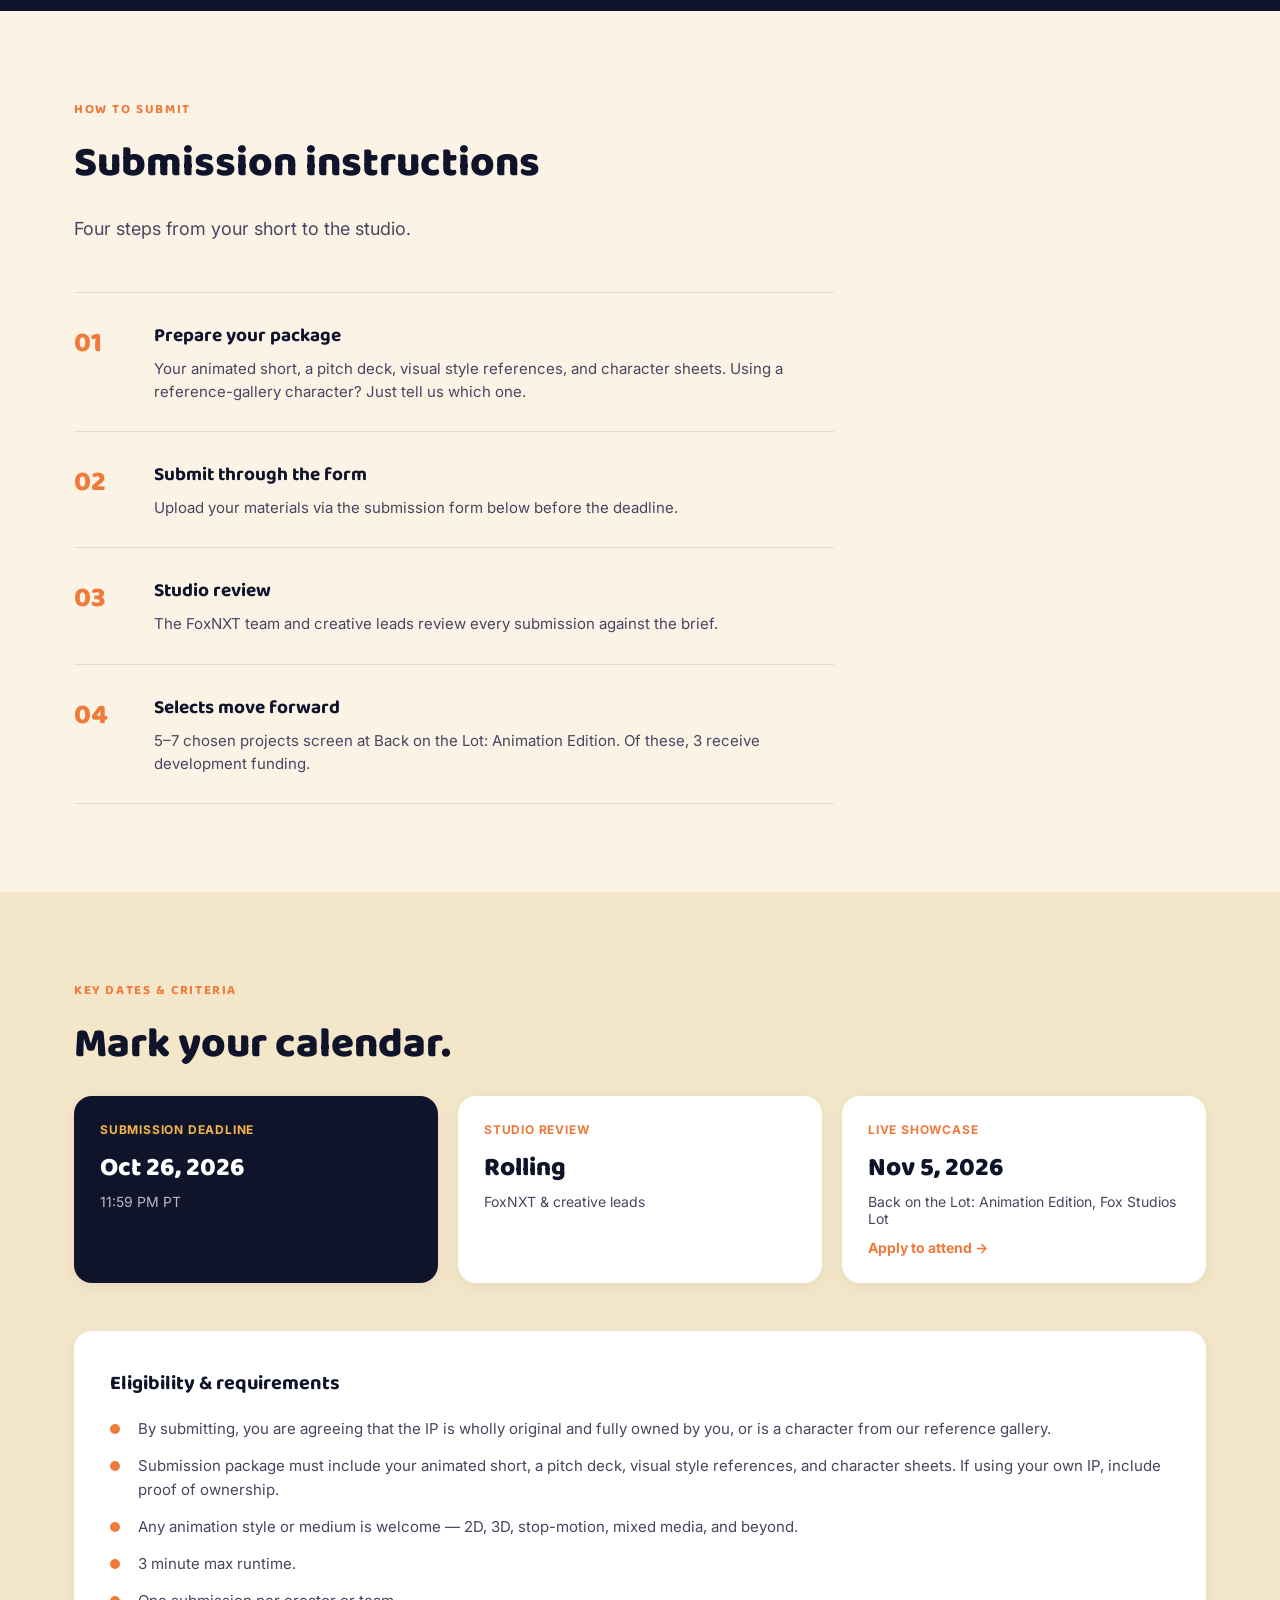
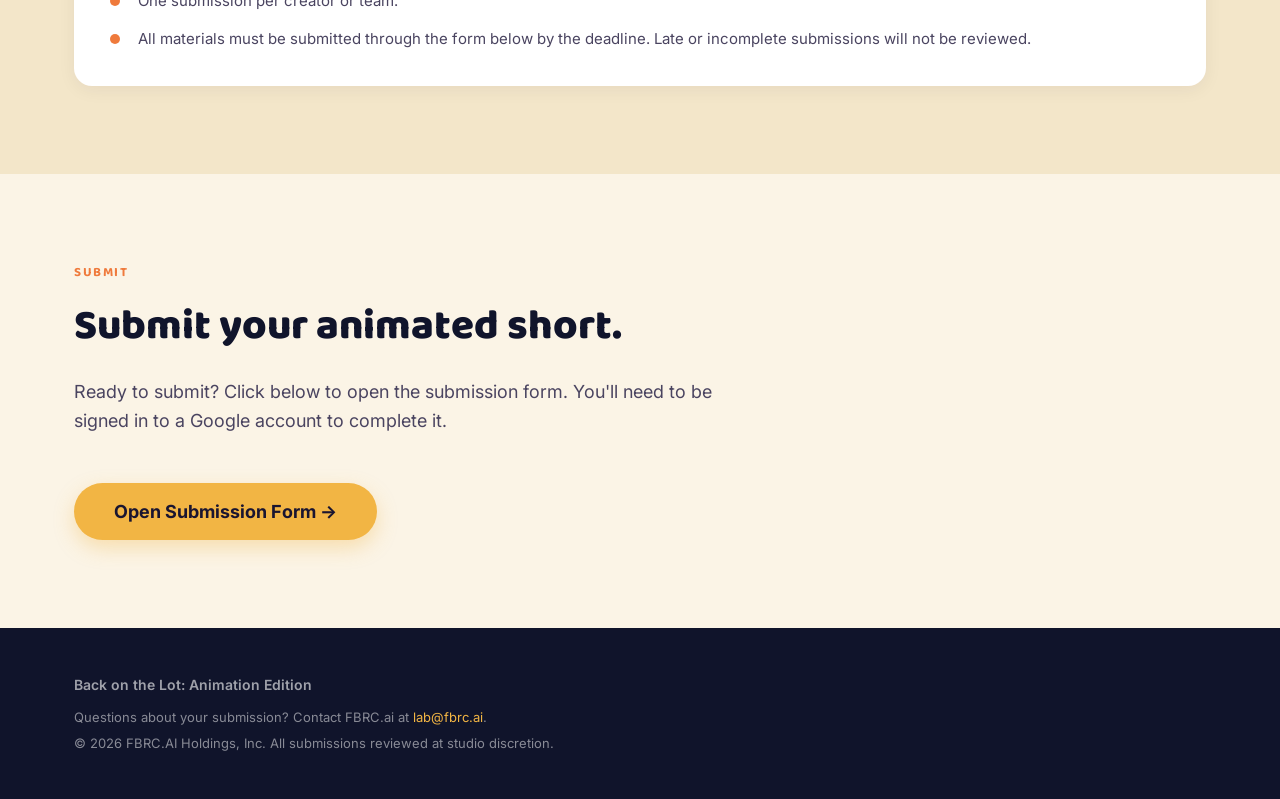
==== commit 868422b4: "Remove proof-of-ownership sentence from How to Submit step 1 Co-Authored-By: Claude Sonnet 5.5 <nore" ====
--- a/index.html
+++ b/index.html
@@ -186,7 +186,7 @@
           <span class="step-num">01</span>
           <div>
             <h3>Prepare your package</h3>
-            <p>Your animated short, a pitch deck, visual style references, and character sheets. Using your own IP? Include proof of ownership. Using a reference-gallery character? Just tell us which one.</p>
+            <p>Your animated short, a pitch deck, visual style references, and character sheets. Using a reference-gallery character? Just tell us which one.</p>
           </div>
         </li>
         <li class="step">
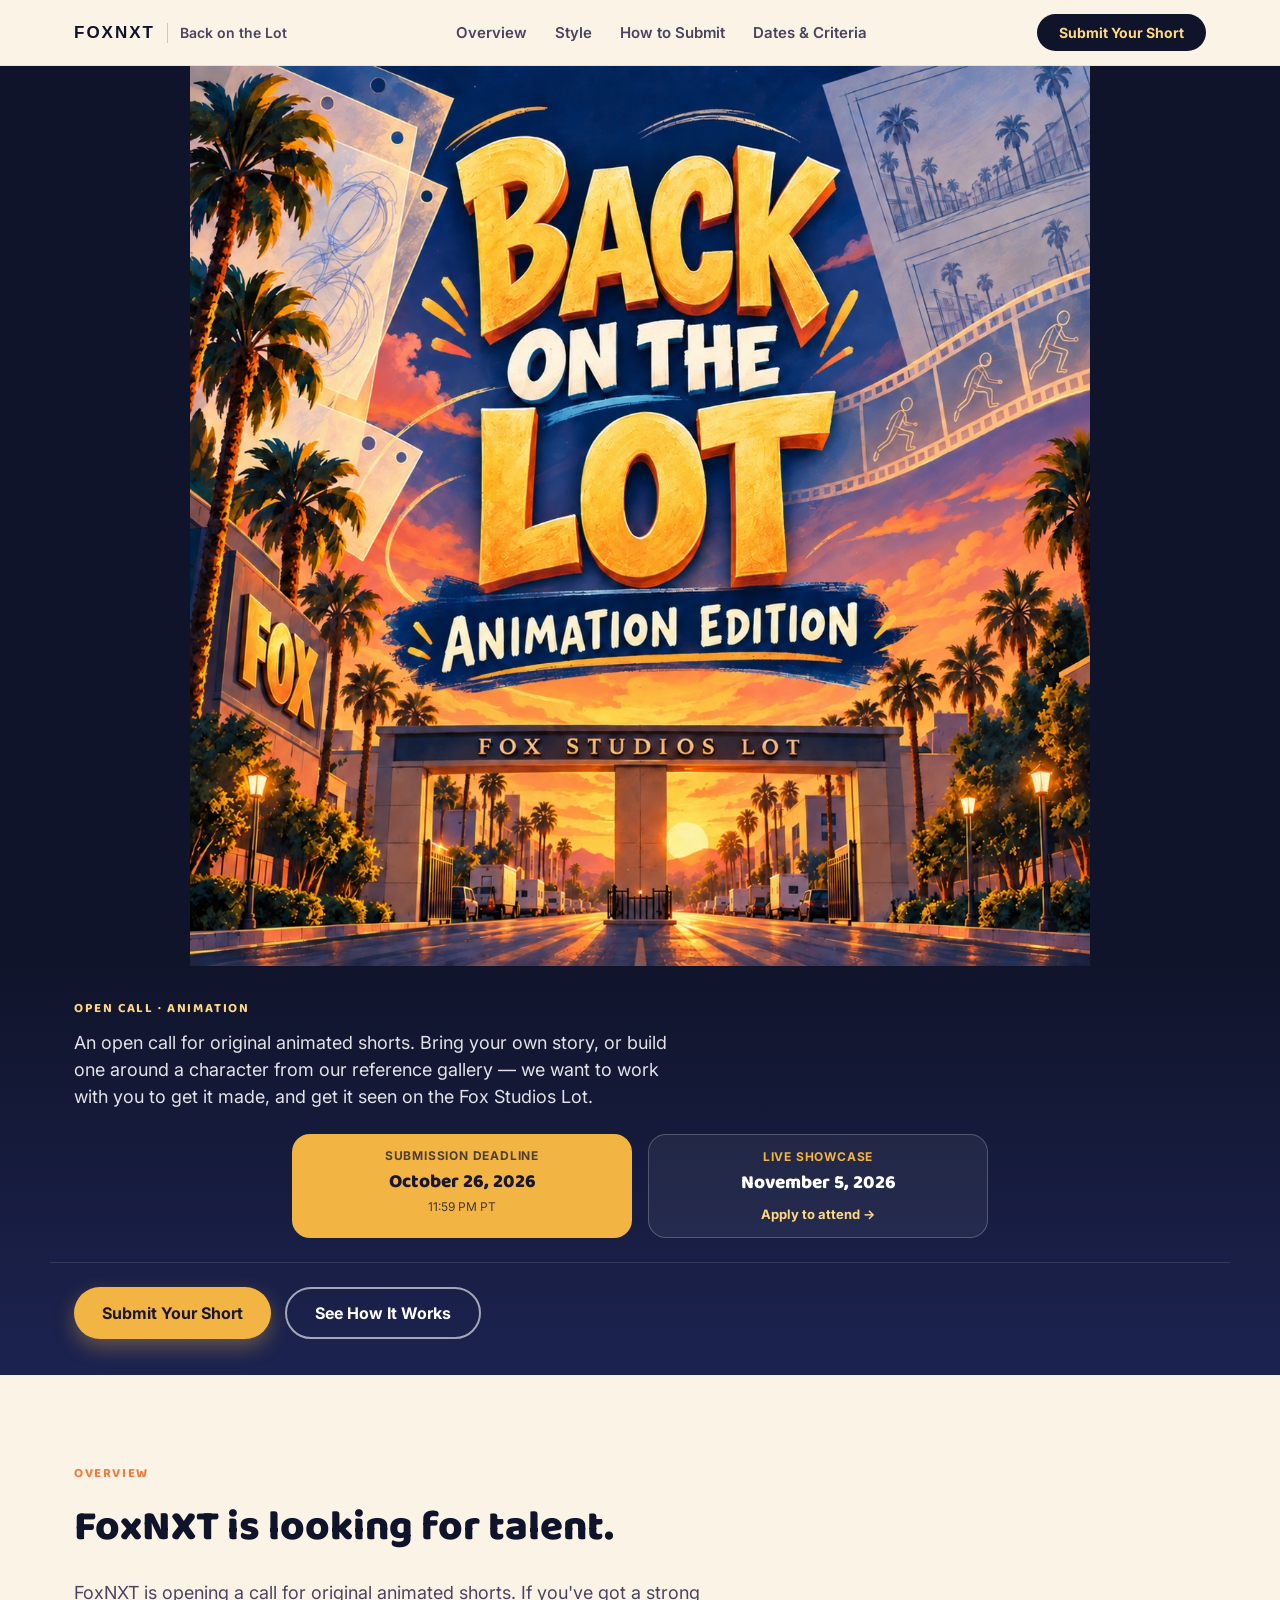
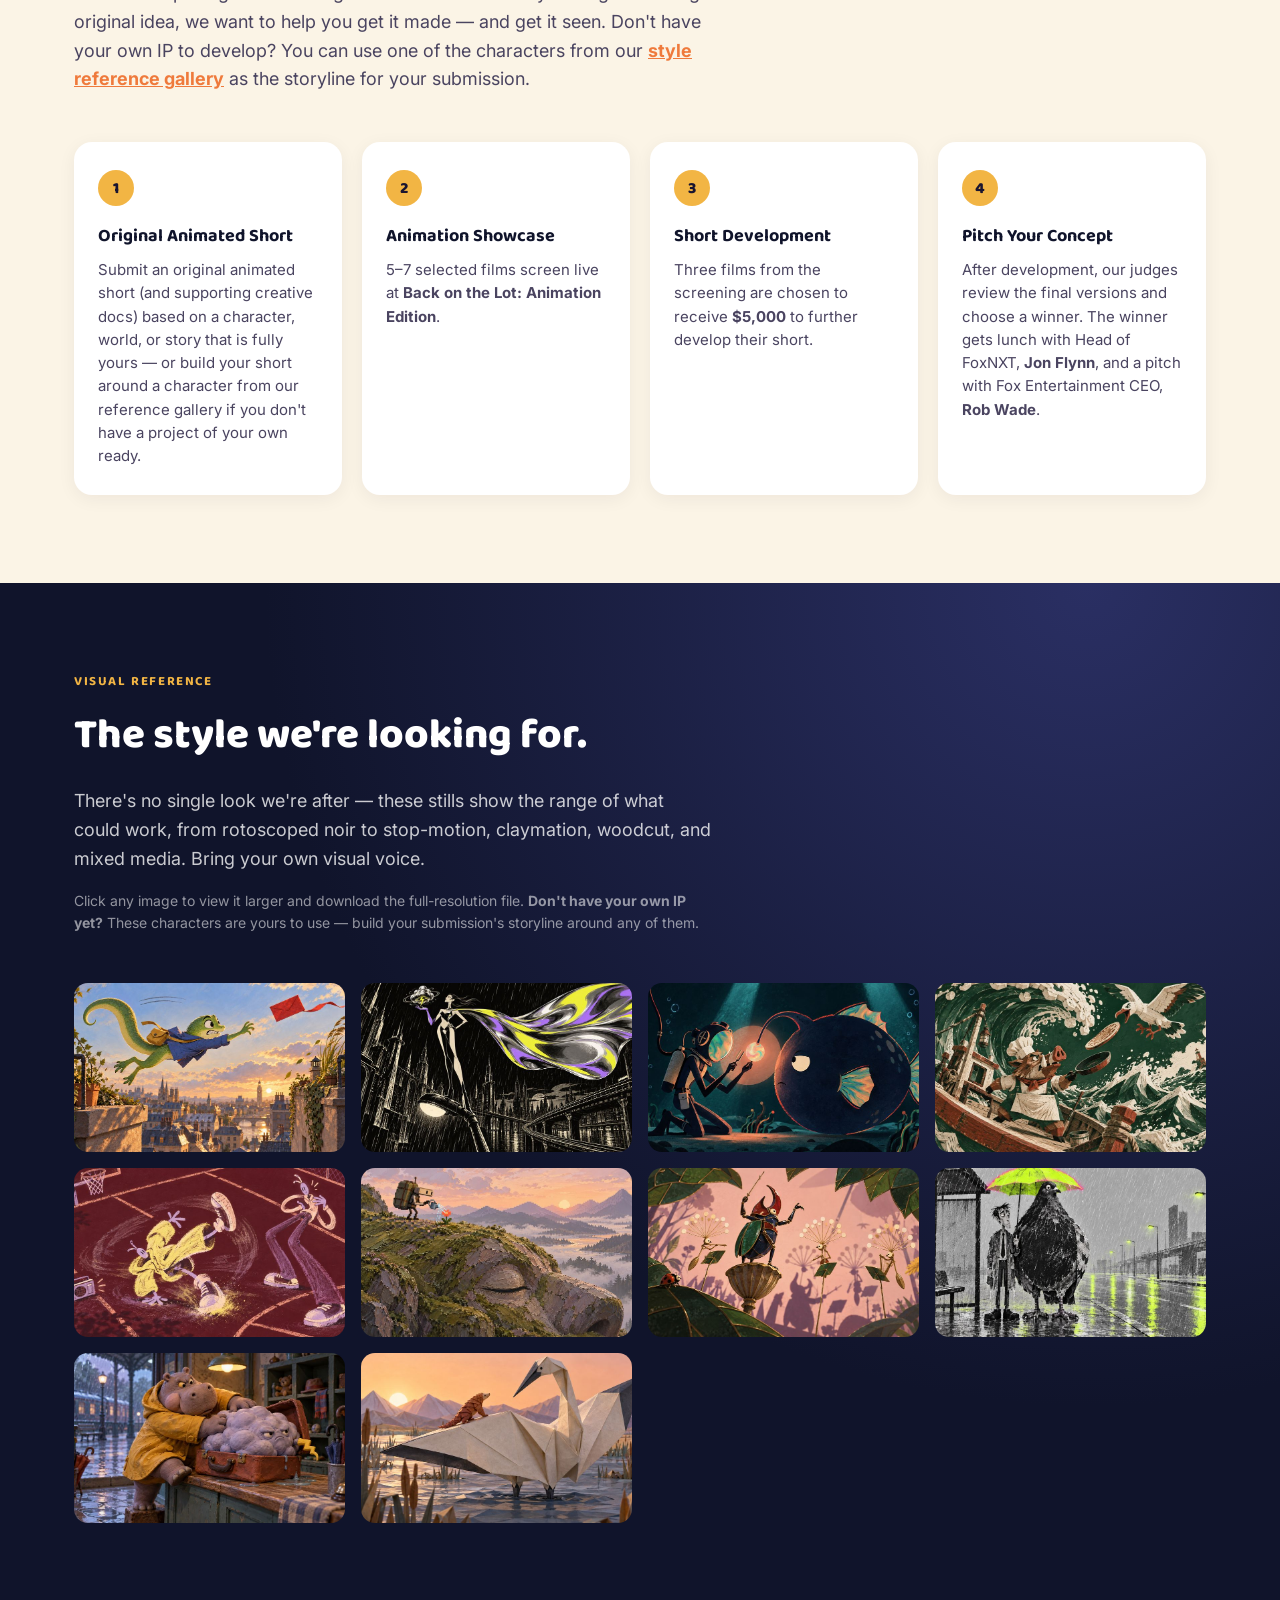
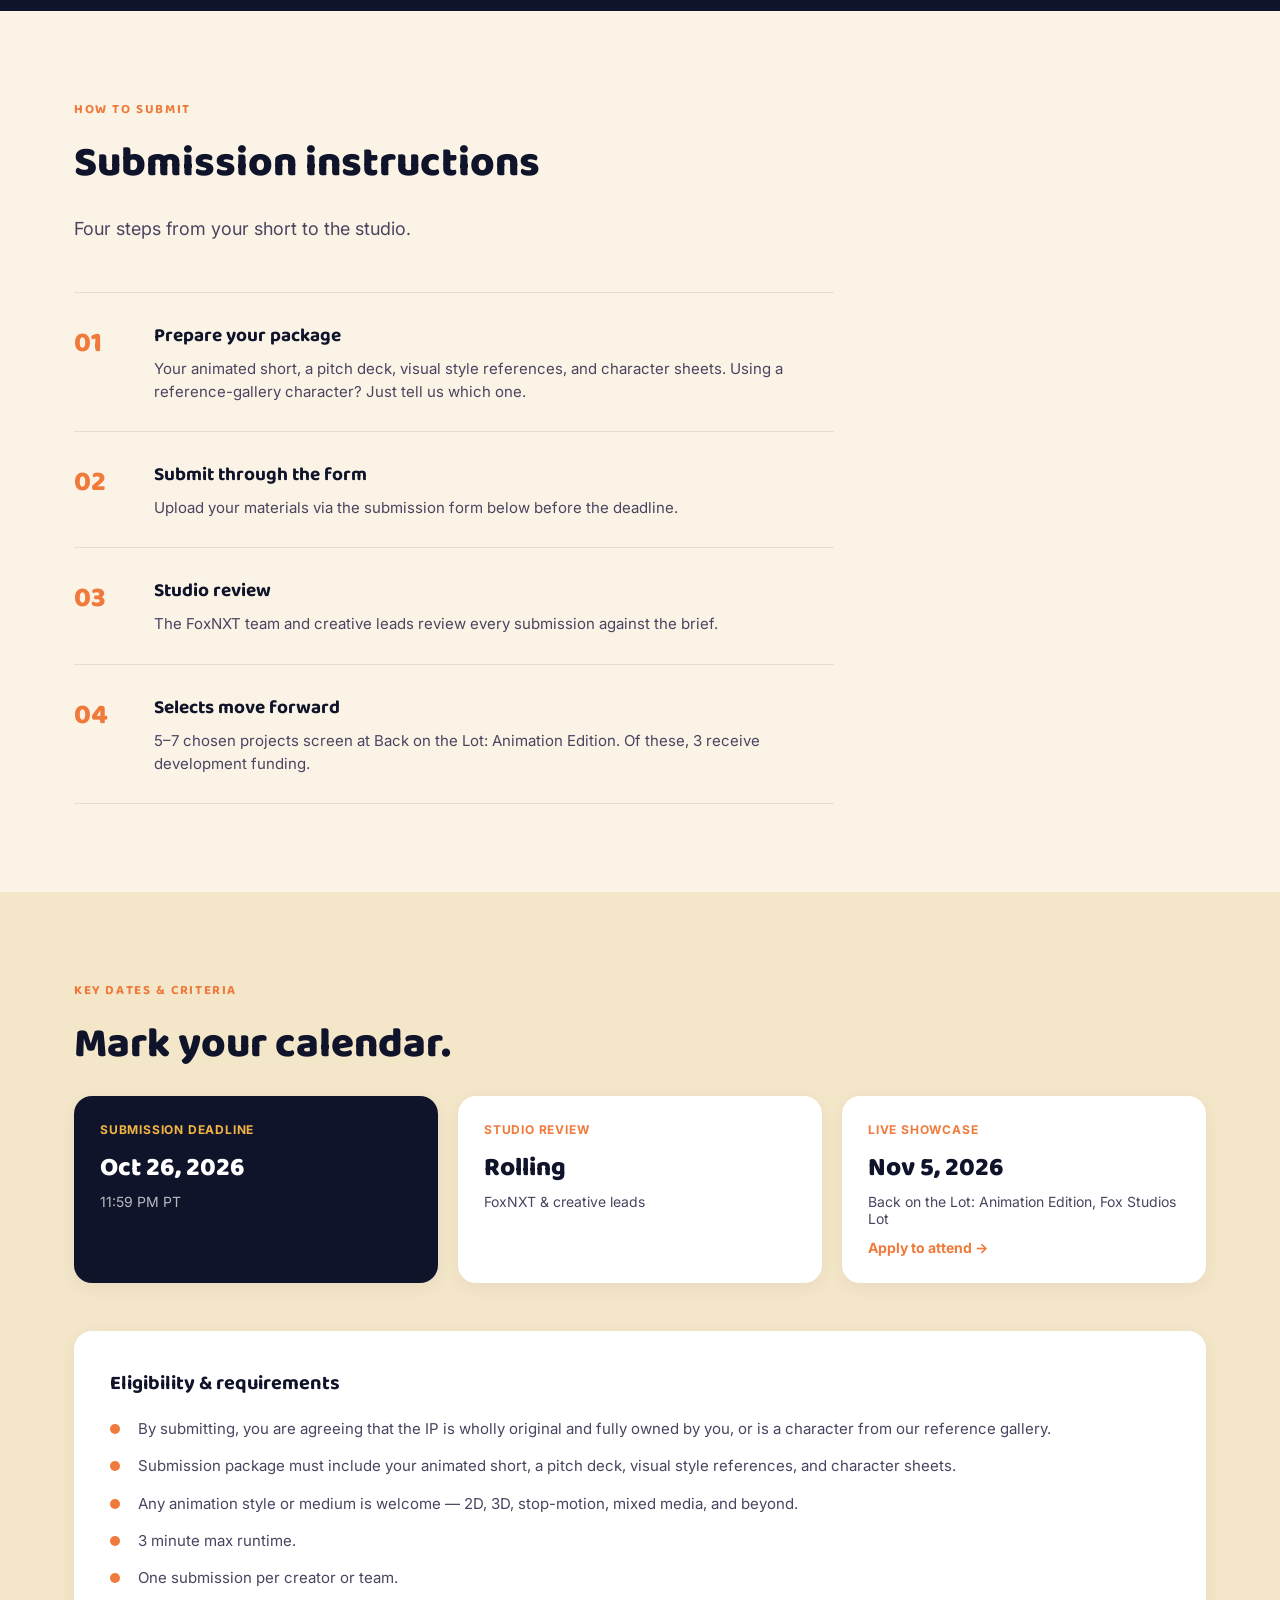
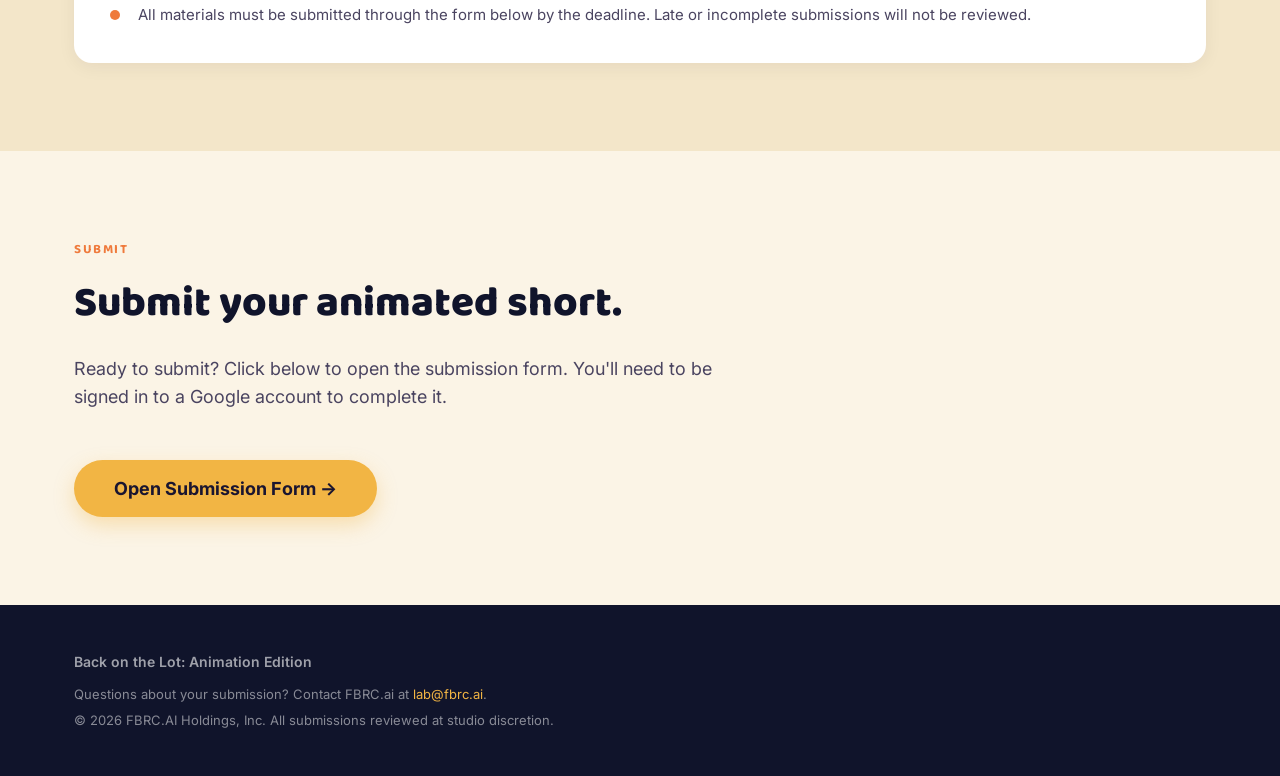
==== commit faf82af4: "Remove proof-of-ownership sentence from eligibility requirements Co-Authored-By: Claude Sonnet 5.5 <" ====
--- a/index.html
+++ b/index.html
@@ -243,7 +243,7 @@
         <h3>Eligibility &amp; requirements</h3>
         <ul>
           <li>By submitting, you are agreeing that the IP is wholly original and fully owned by you, or is a character from our reference gallery.</li>
-          <li>Submission package must include your animated short, a pitch deck, visual style references, and character sheets. If using your own IP, include proof of ownership.</li>
+          <li>Submission package must include your animated short, a pitch deck, visual style references, and character sheets.</li>
           <li>Any animation style or medium is welcome — 2D, 3D, stop-motion, mixed media, and beyond.</li>
           <li>3 minute max runtime.</li>
           <li>One submission per creator or team.</li>
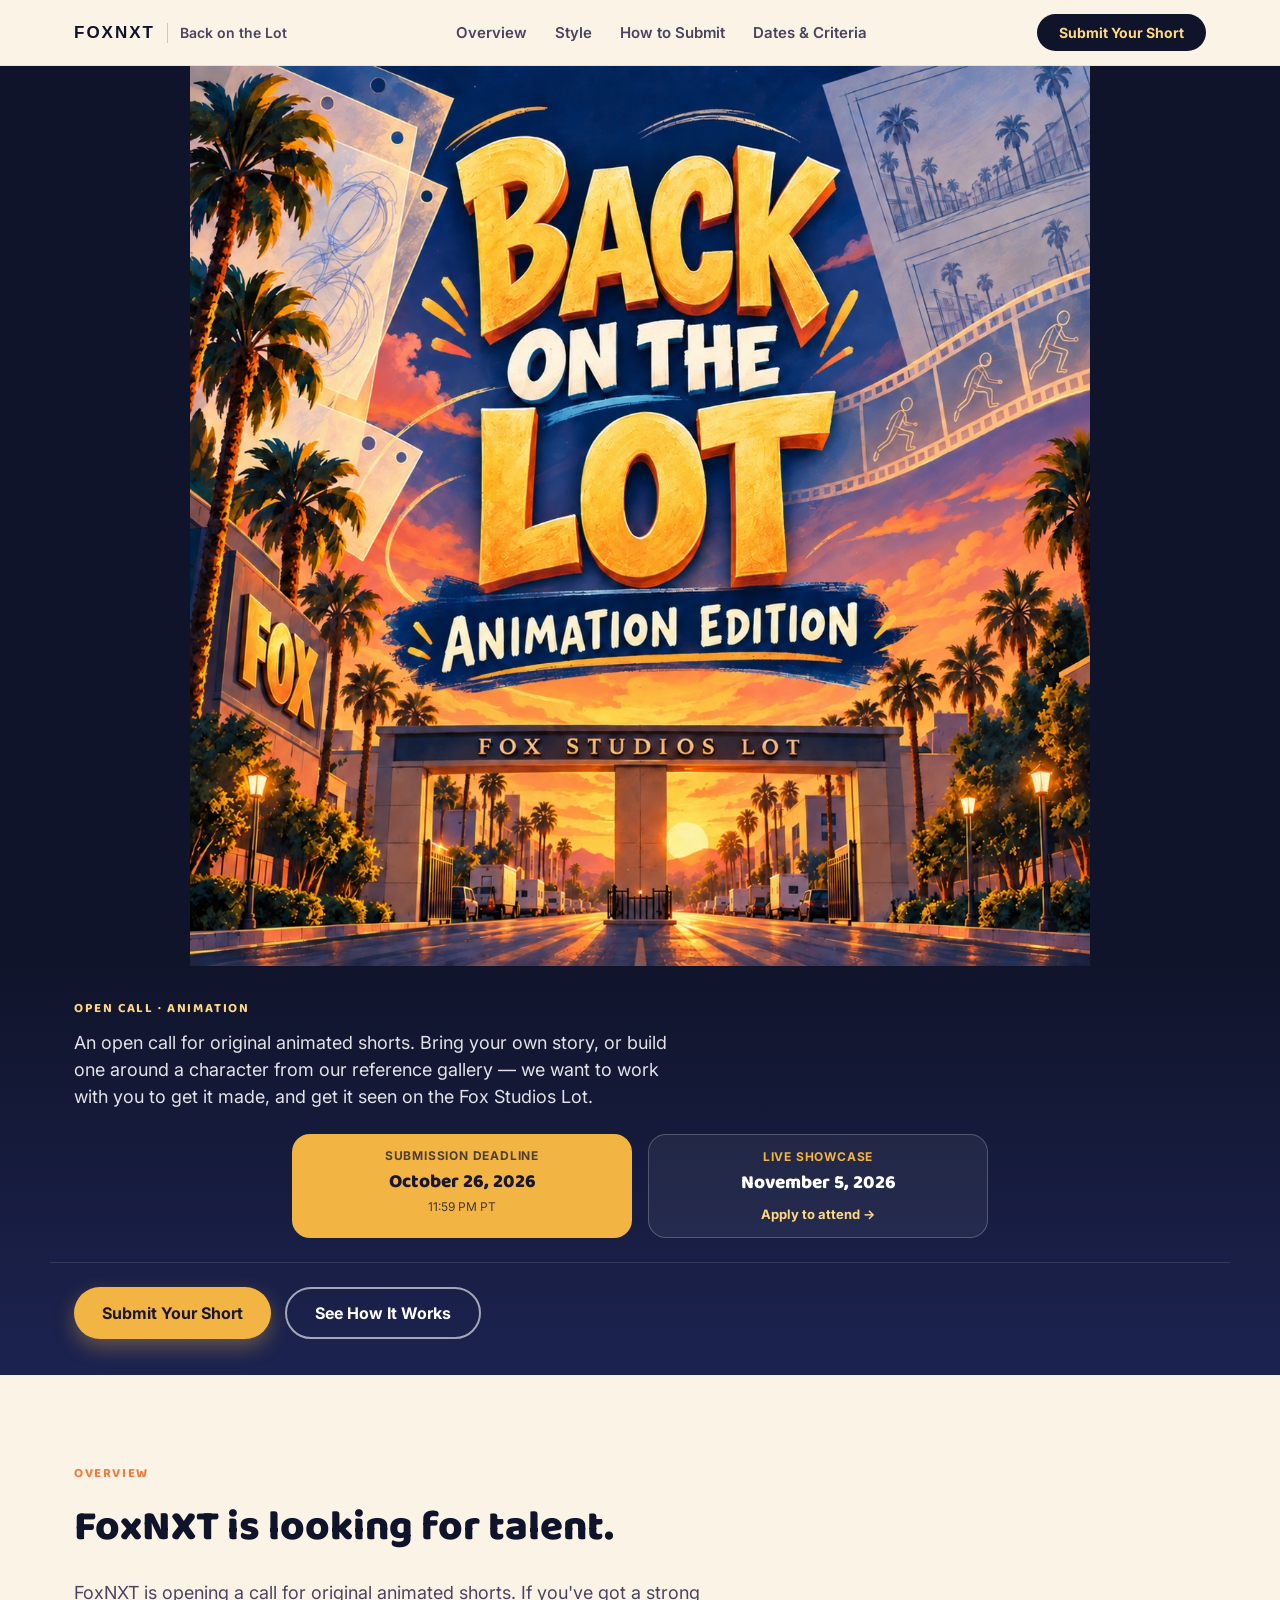
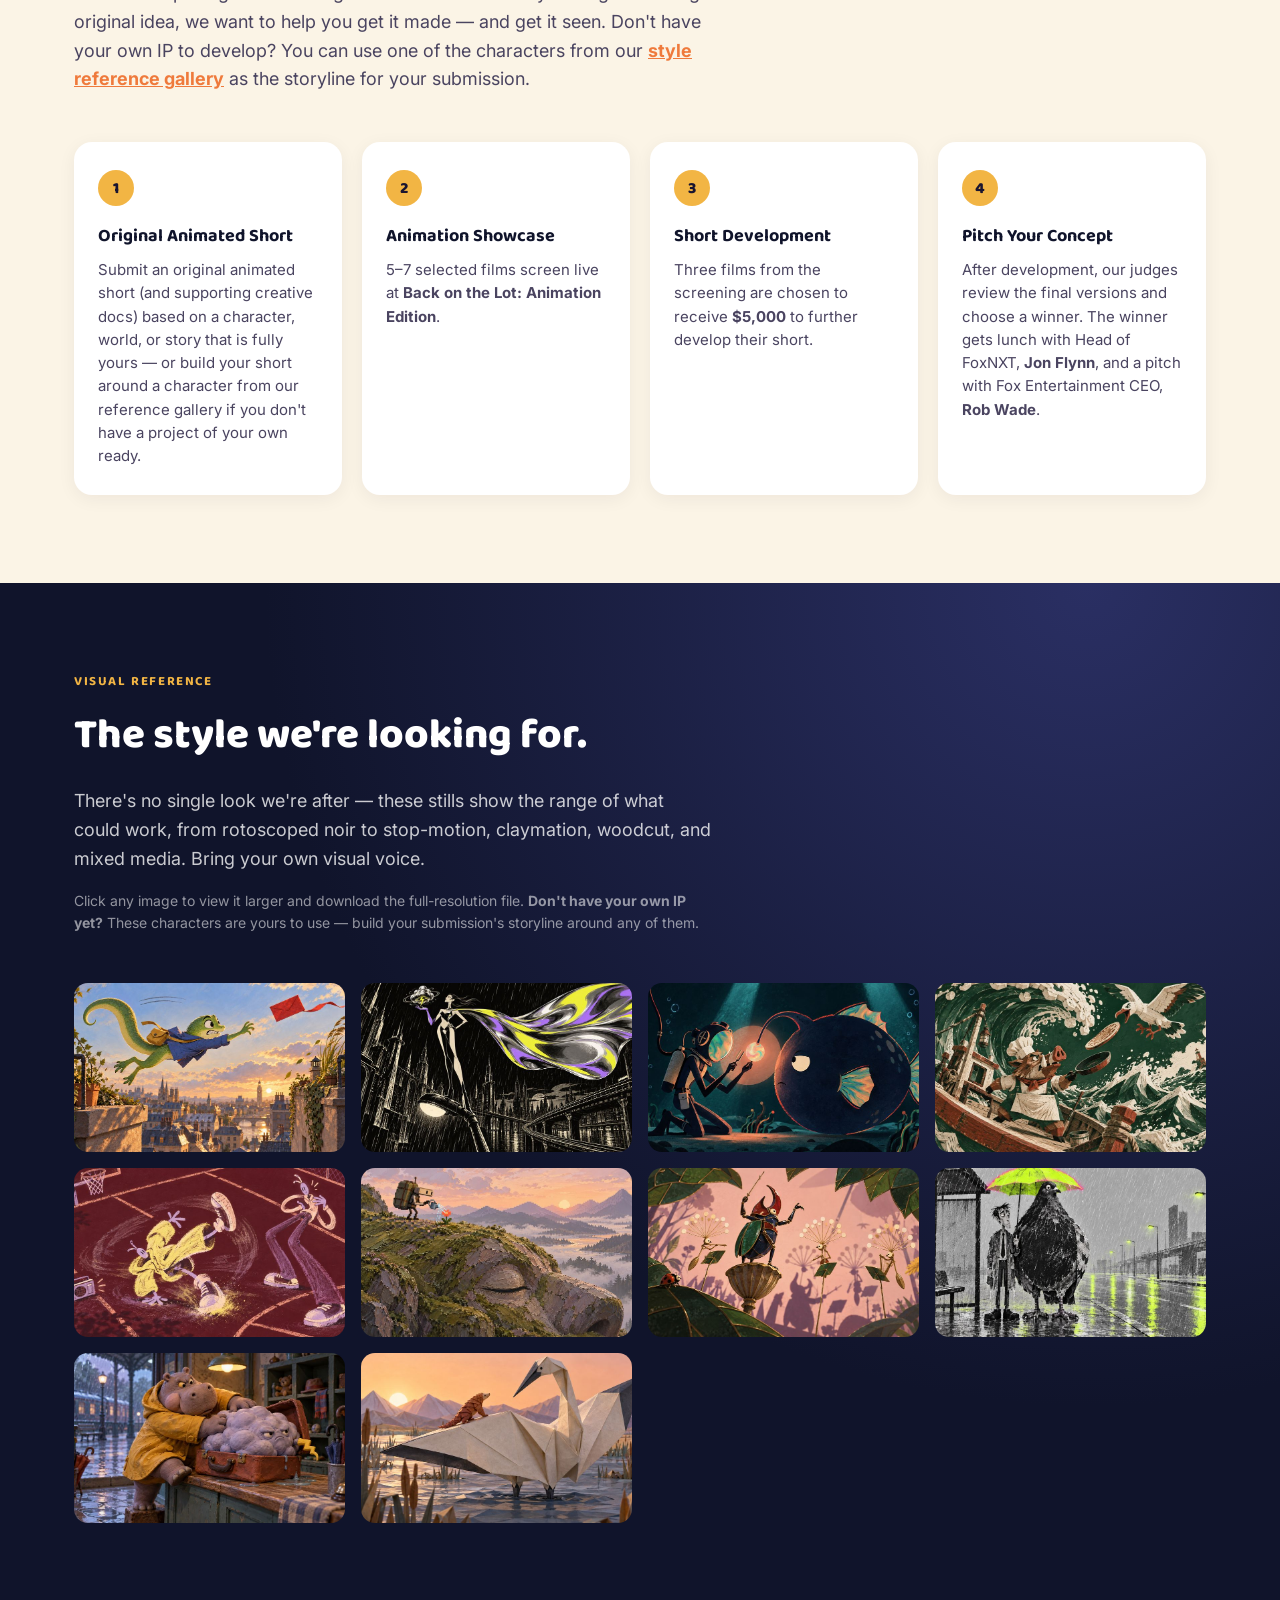
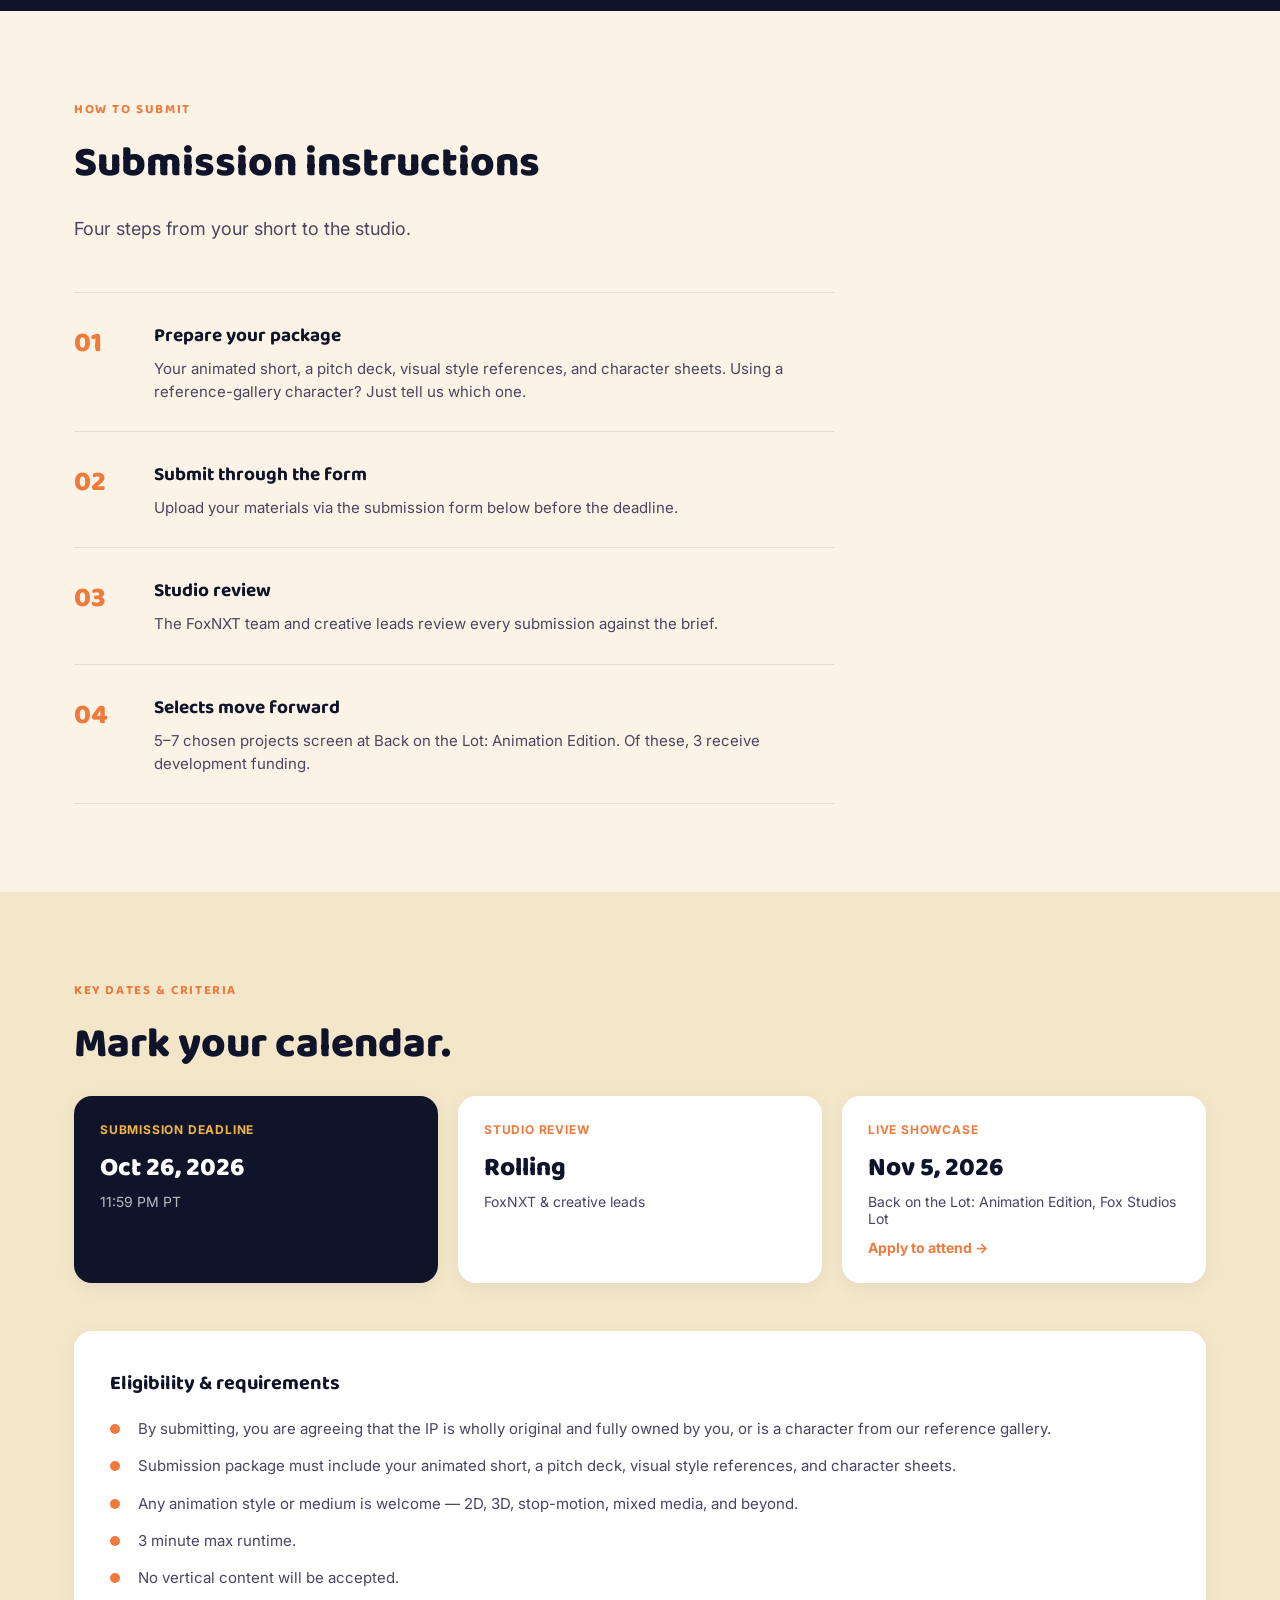
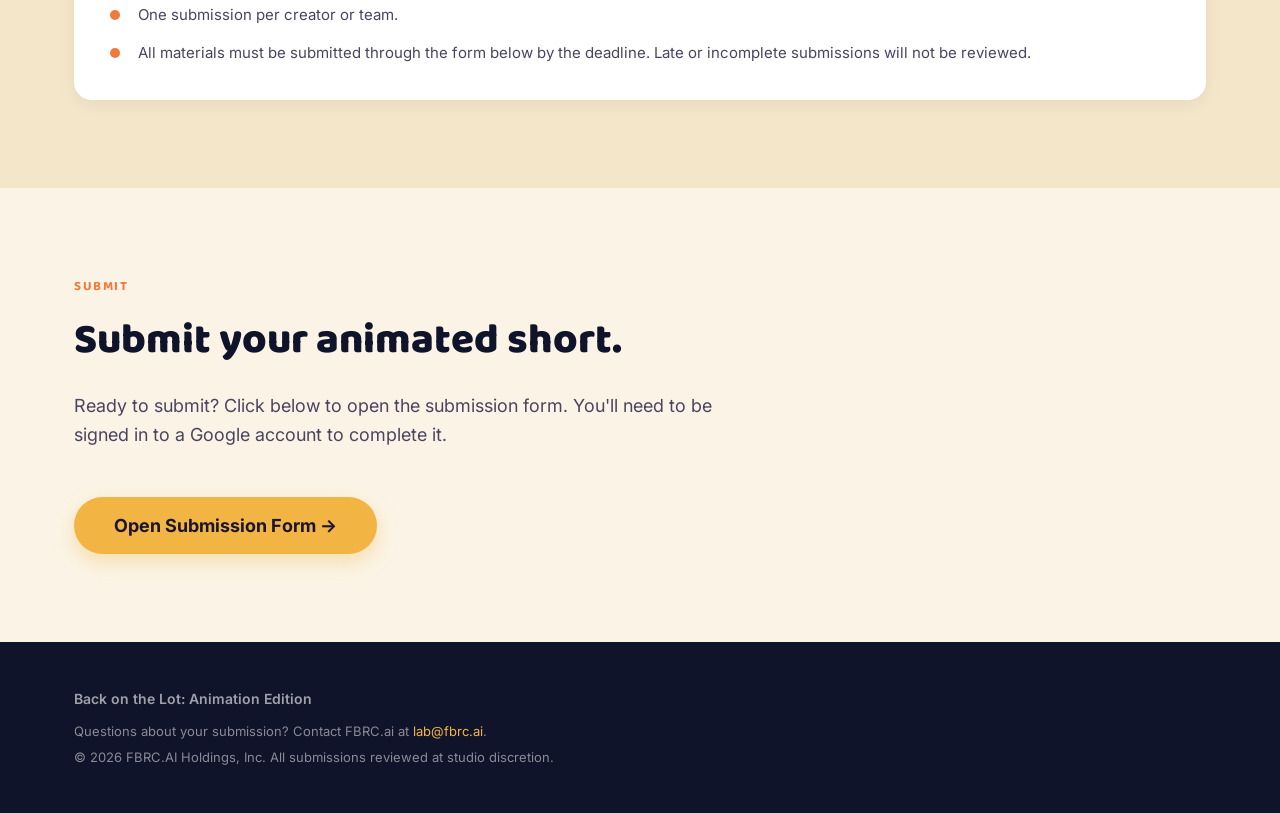
==== commit 2736ed78: "Add no-vertical-content requirement to eligibility Co-Authored-By: Claude Sonnet 5.5 <noreply@anthro" ====
--- a/index.html
+++ b/index.html
@@ -246,6 +246,7 @@
           <li>Submission package must include your animated short, a pitch deck, visual style references, and character sheets.</li>
           <li>Any animation style or medium is welcome — 2D, 3D, stop-motion, mixed media, and beyond.</li>
           <li>3 minute max runtime.</li>
+          <li>No vertical content will be accepted.</li>
           <li>One submission per creator or team.</li>
           <li>All materials must be submitted through the form below by the deadline. Late or incomplete submissions will not be reviewed.</li>
         </ul>
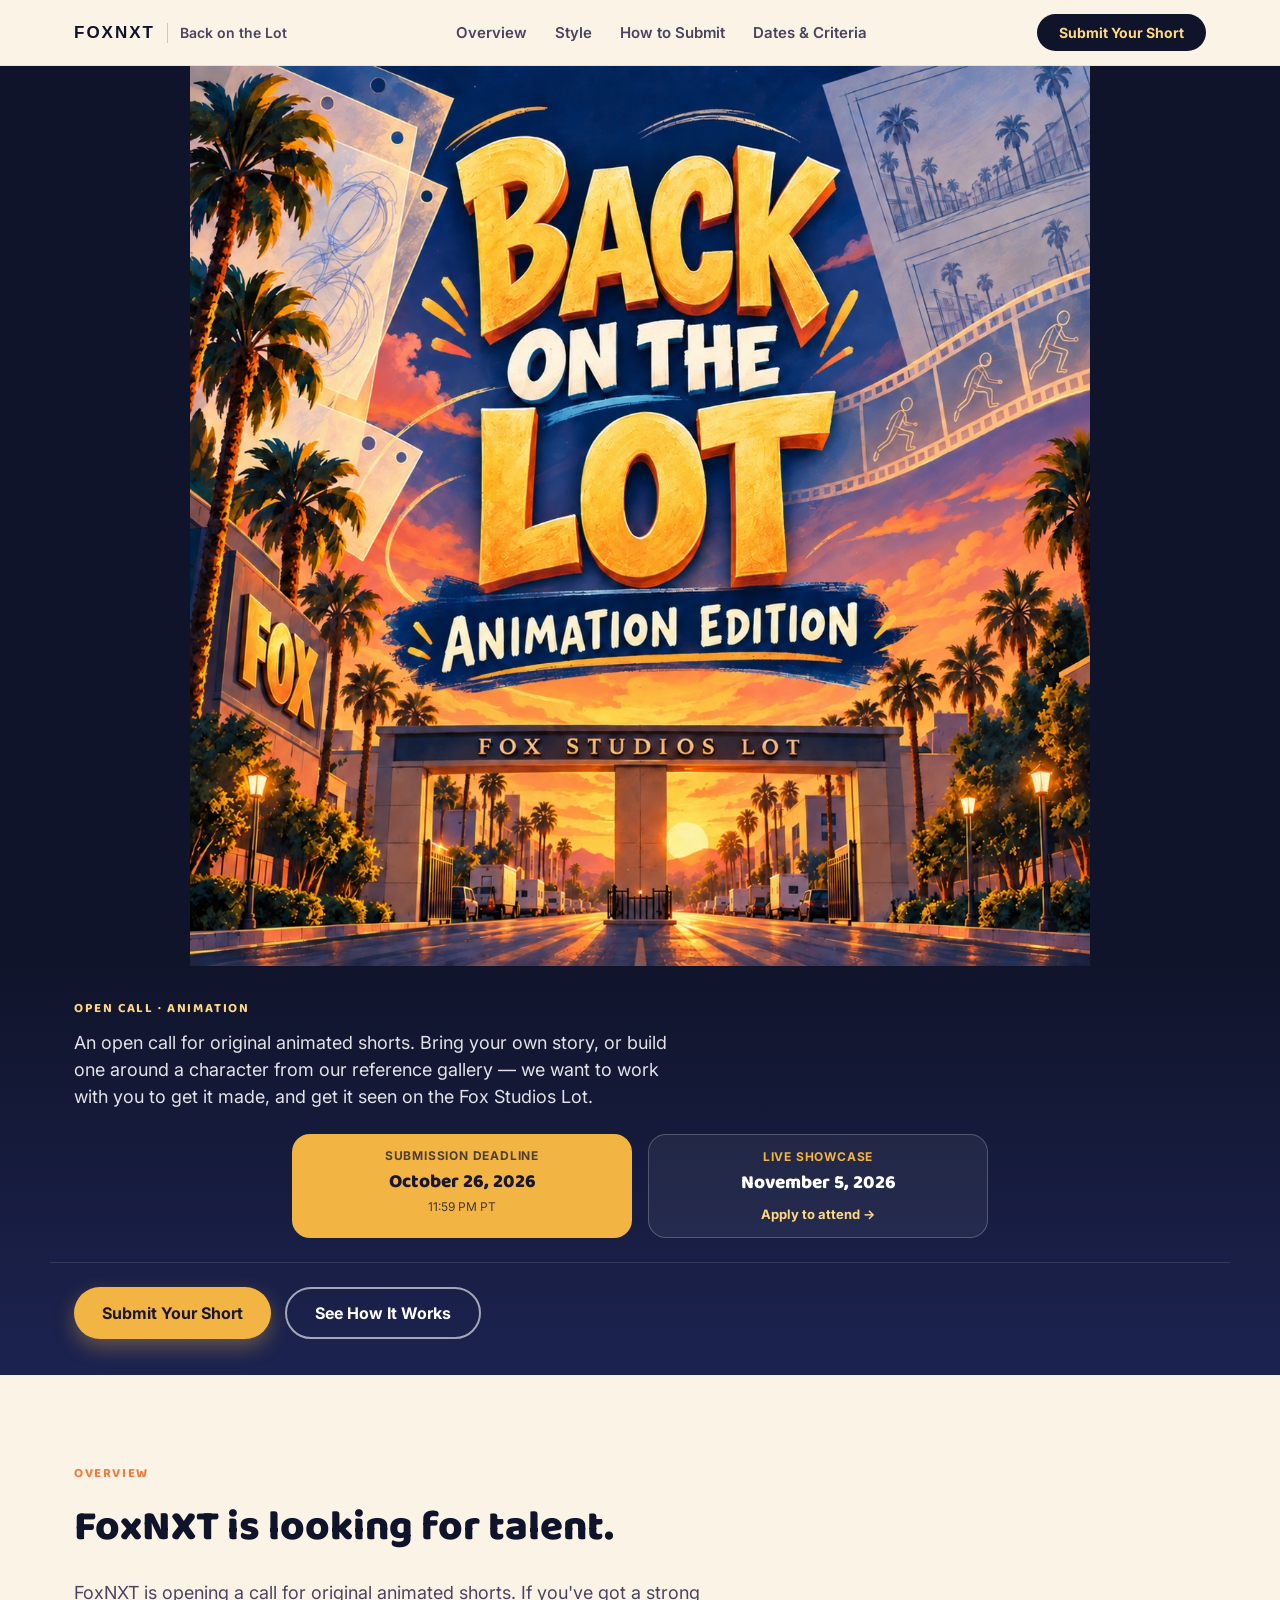
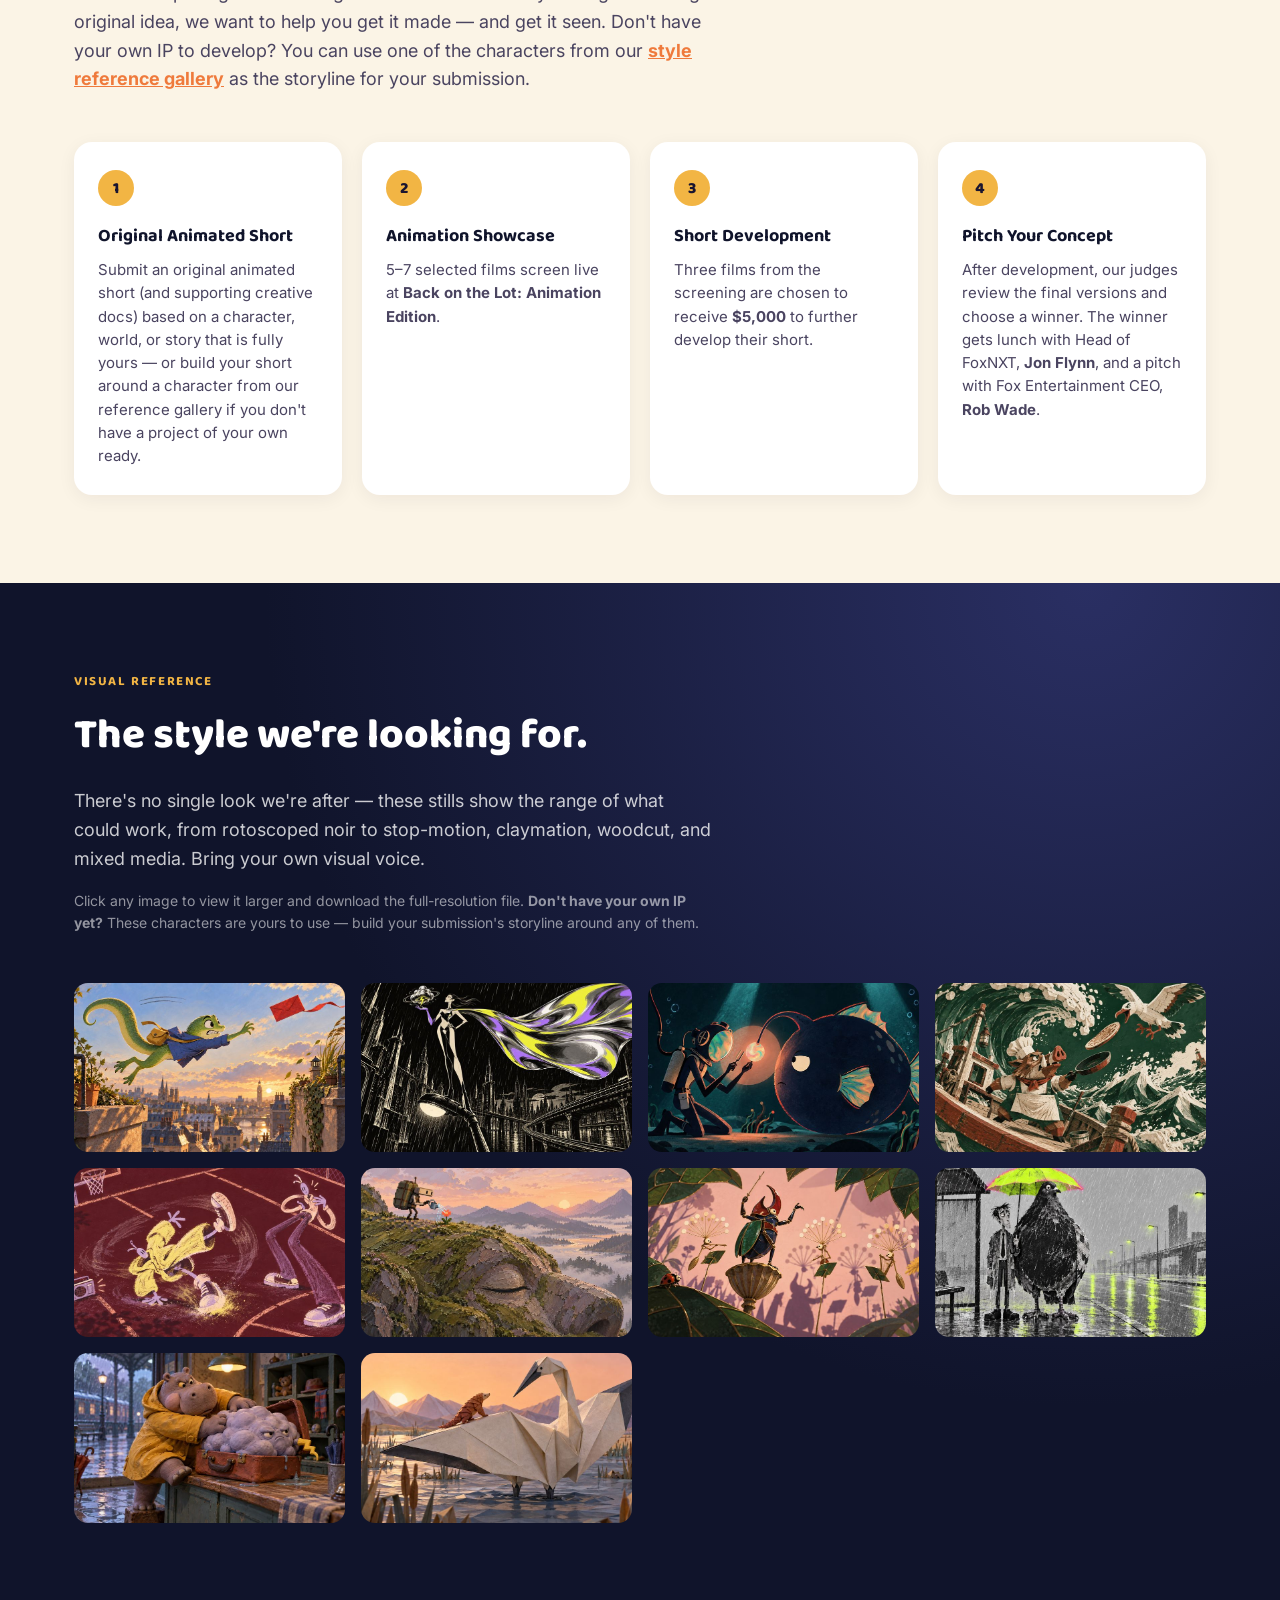
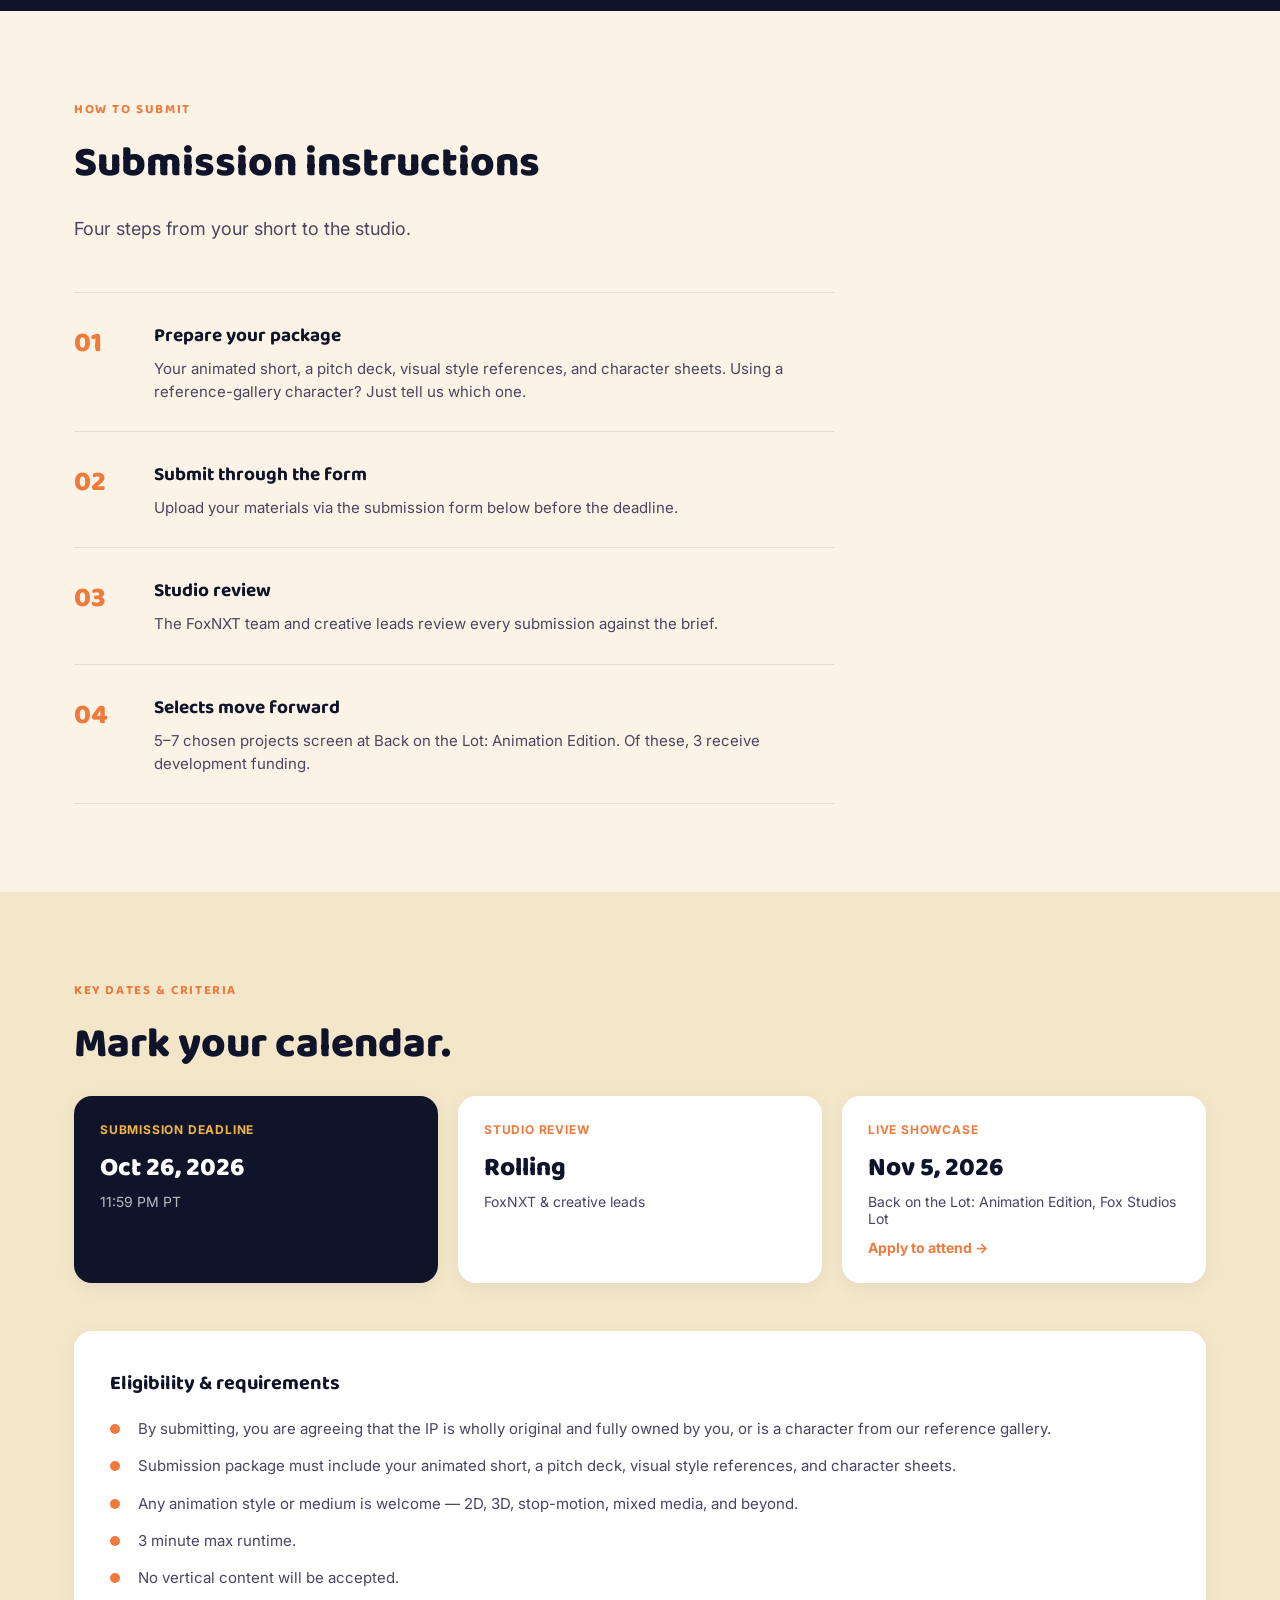
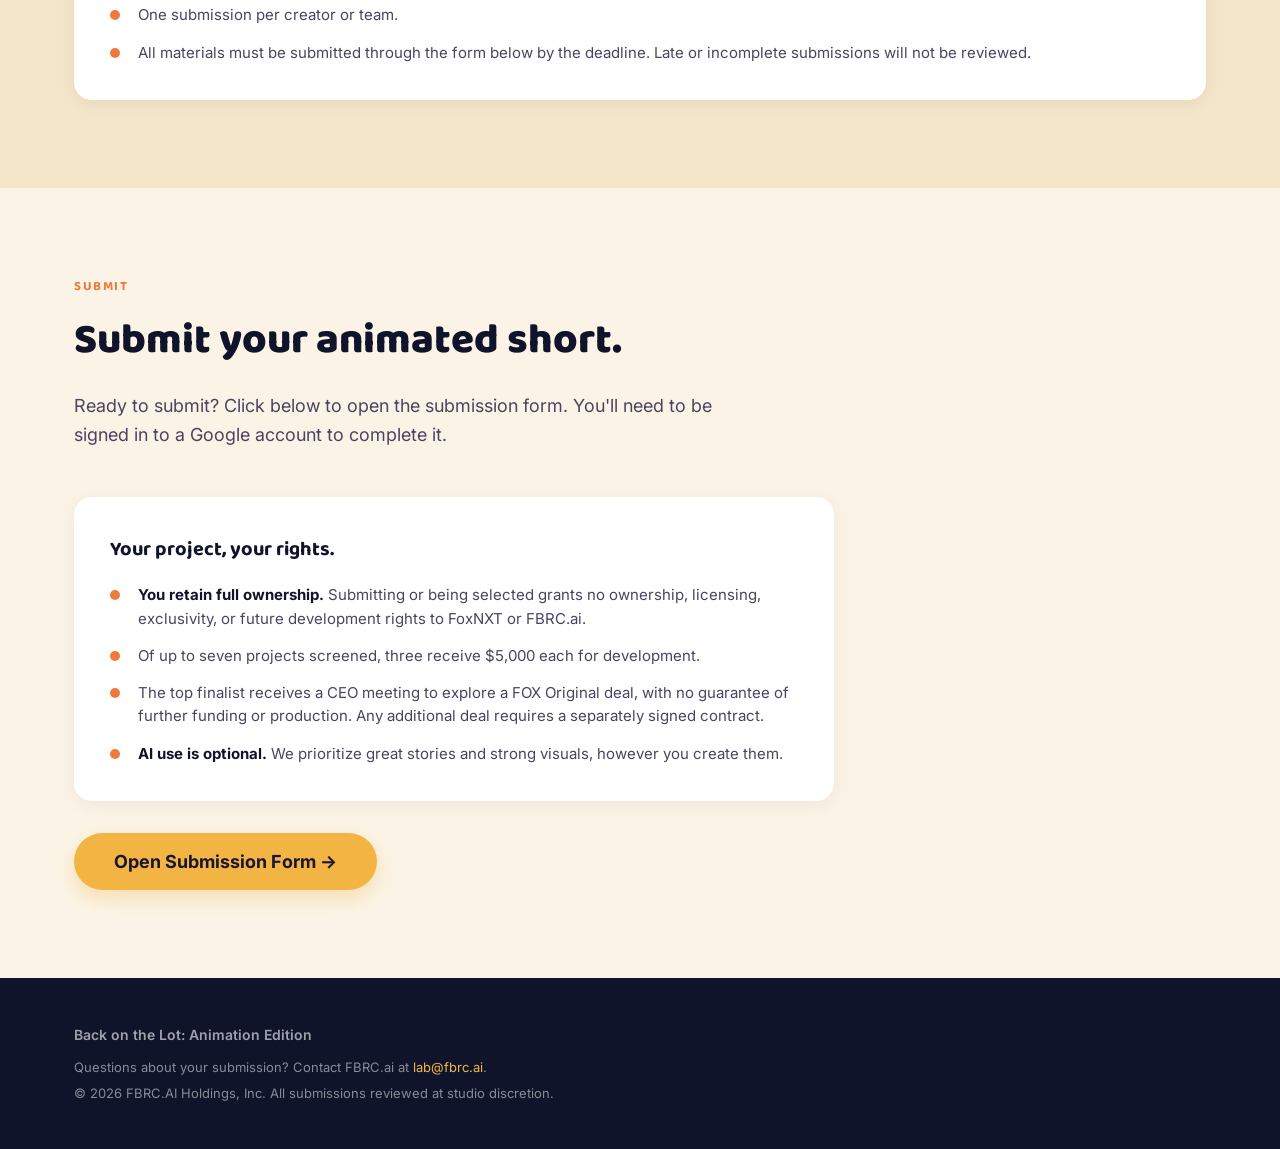
==== commit 692c8129: "Add "Your project, your rights" terms box to Submit section Sits above the submission button: creato" ====
--- a/index.html
+++ b/index.html
@@ -264,6 +264,16 @@
         to a Google account to complete it.
       </p>
 
+      <div class="criteria-box rights-box">
+        <h3>Your project, your rights.</h3>
+        <ul>
+          <li><strong>You retain full ownership.</strong> Submitting or being selected grants no ownership, licensing, exclusivity, or future development rights to FoxNXT or FBRC.ai.</li>
+          <li>Of up to seven projects screened, three receive $5,000 each for development.</li>
+          <li>The top finalist receives a CEO meeting to explore a FOX Original deal, with no guarantee of further funding or production. Any additional deal requires a separately signed contract.</li>
+          <li><strong>AI use is optional.</strong> We prioritize great stories and strong visuals, however you create them.</li>
+        </ul>
+      </div>
+
       <a class="btn btn-primary btn-submit-cta" href="https://forms.gle/f7uqwUuEiVvw7zs36" target="_blank" rel="noopener">
         Open Submission Form →
       </a>
--- a/styles.css
+++ b/styles.css
@@ -641,6 +641,15 @@
 }
 
 /* ---------- Submit / form ---------- */
+.rights-box {
+  max-width: 760px;
+  margin-bottom: 32px;
+}
+@media (max-width: 640px) {
+  .criteria-box { padding: 24px 20px; }
+  .criteria-box li { padding-left: 22px; }
+}
+.criteria-box li strong { color: var(--navy-deep); }
 .btn-submit-cta {
   font-size: 18px;
   padding: 18px 40px;
